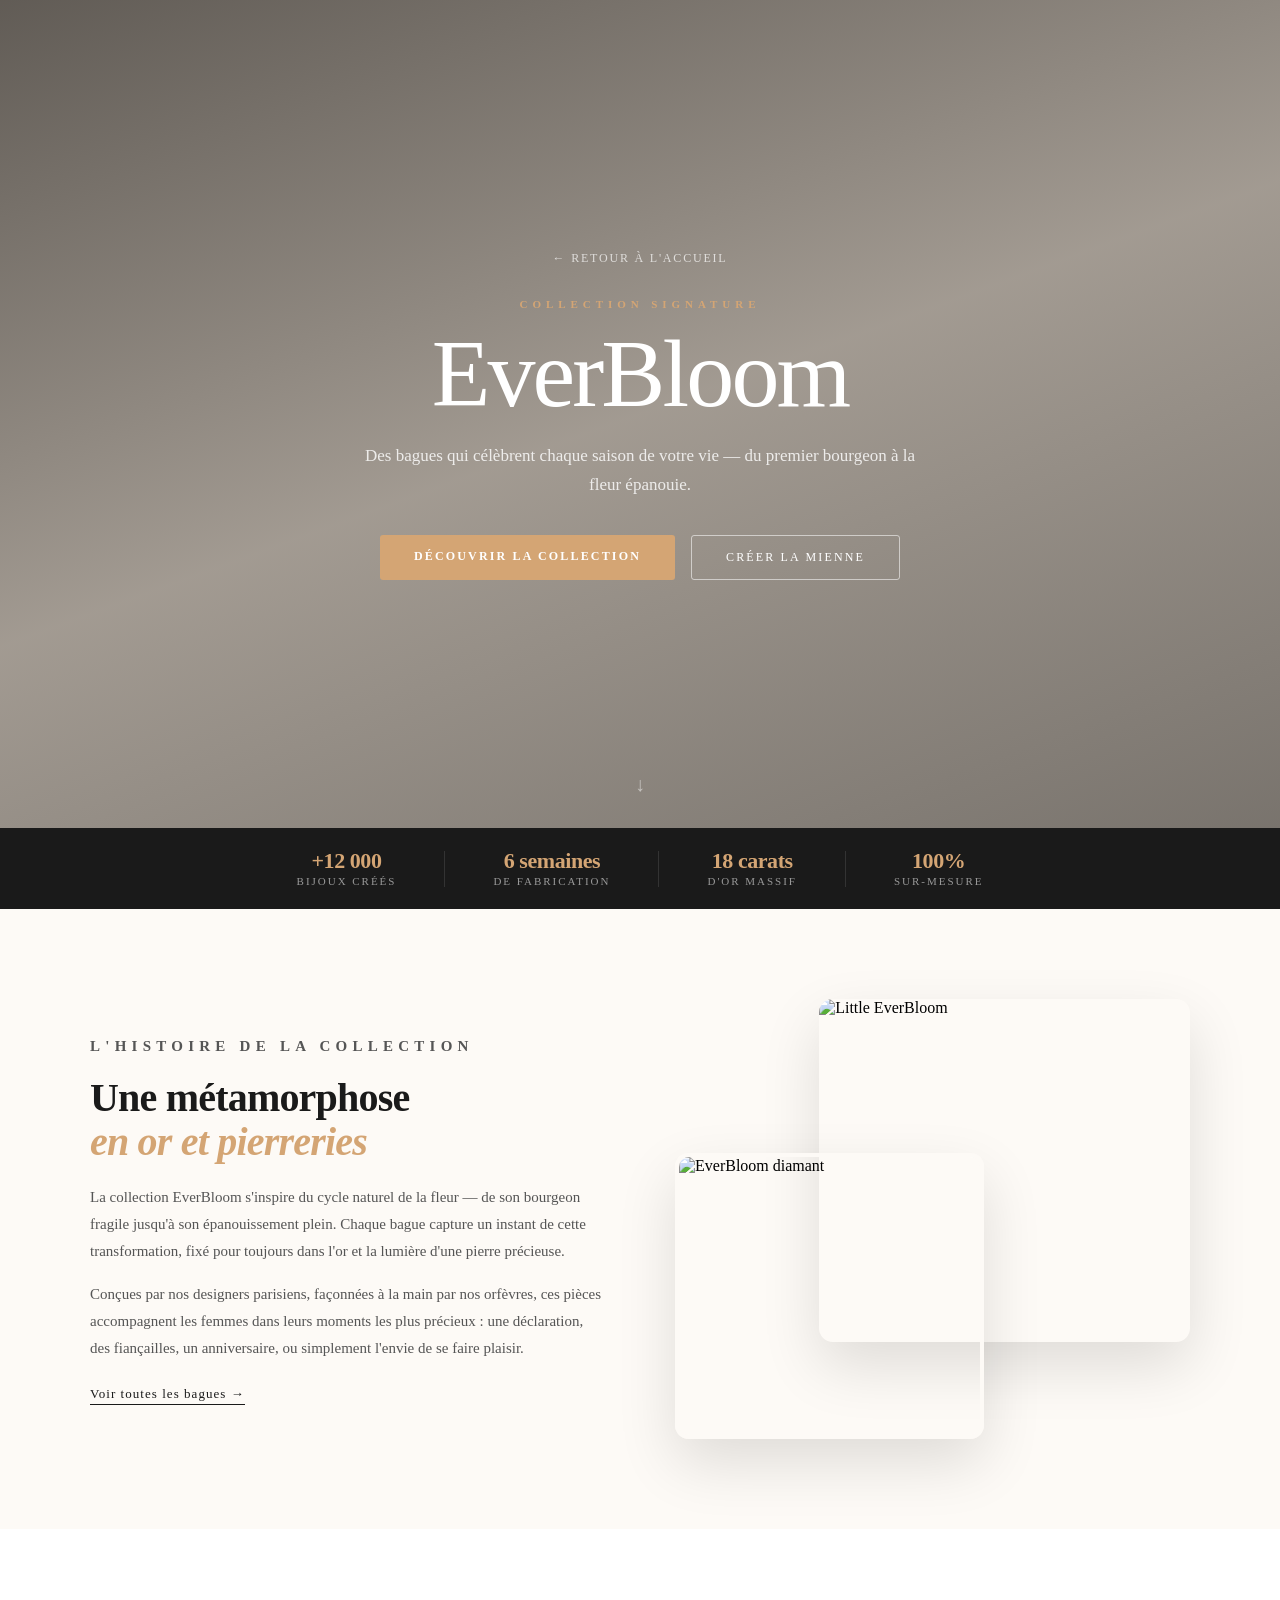
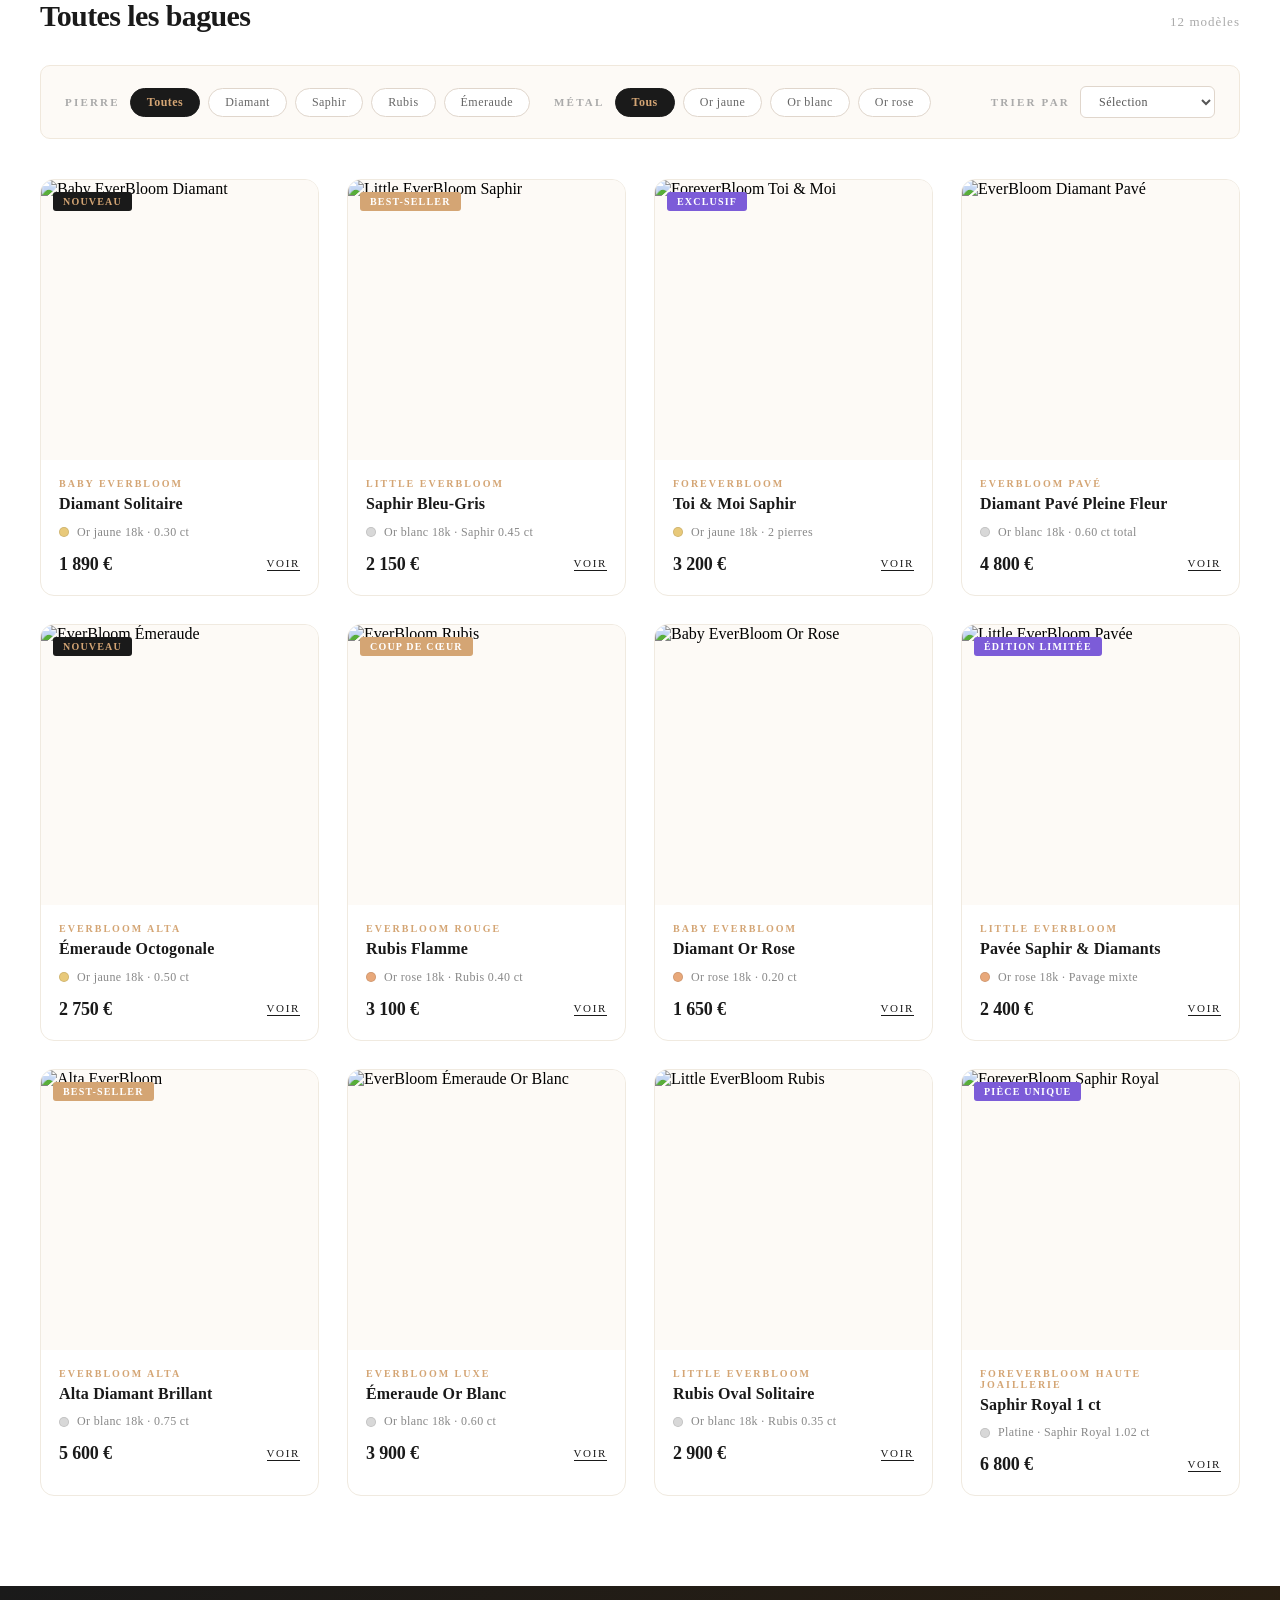
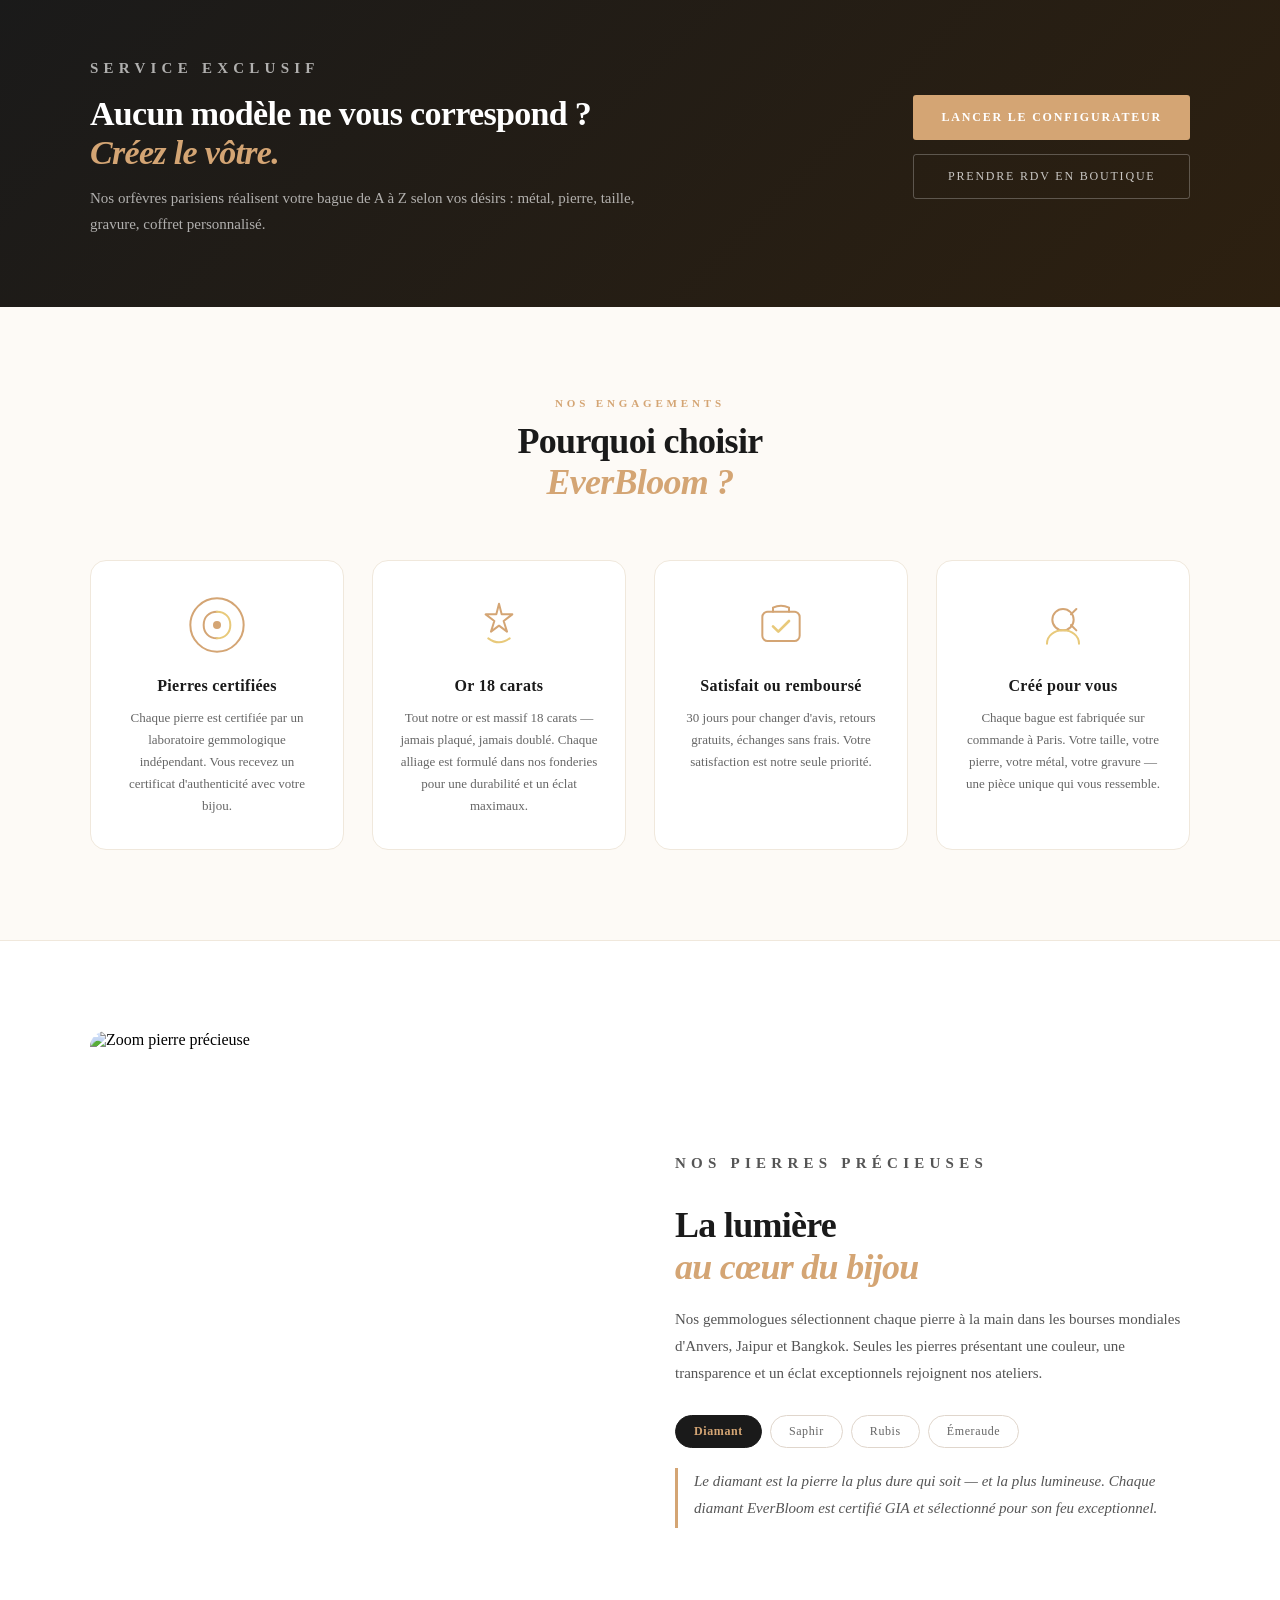
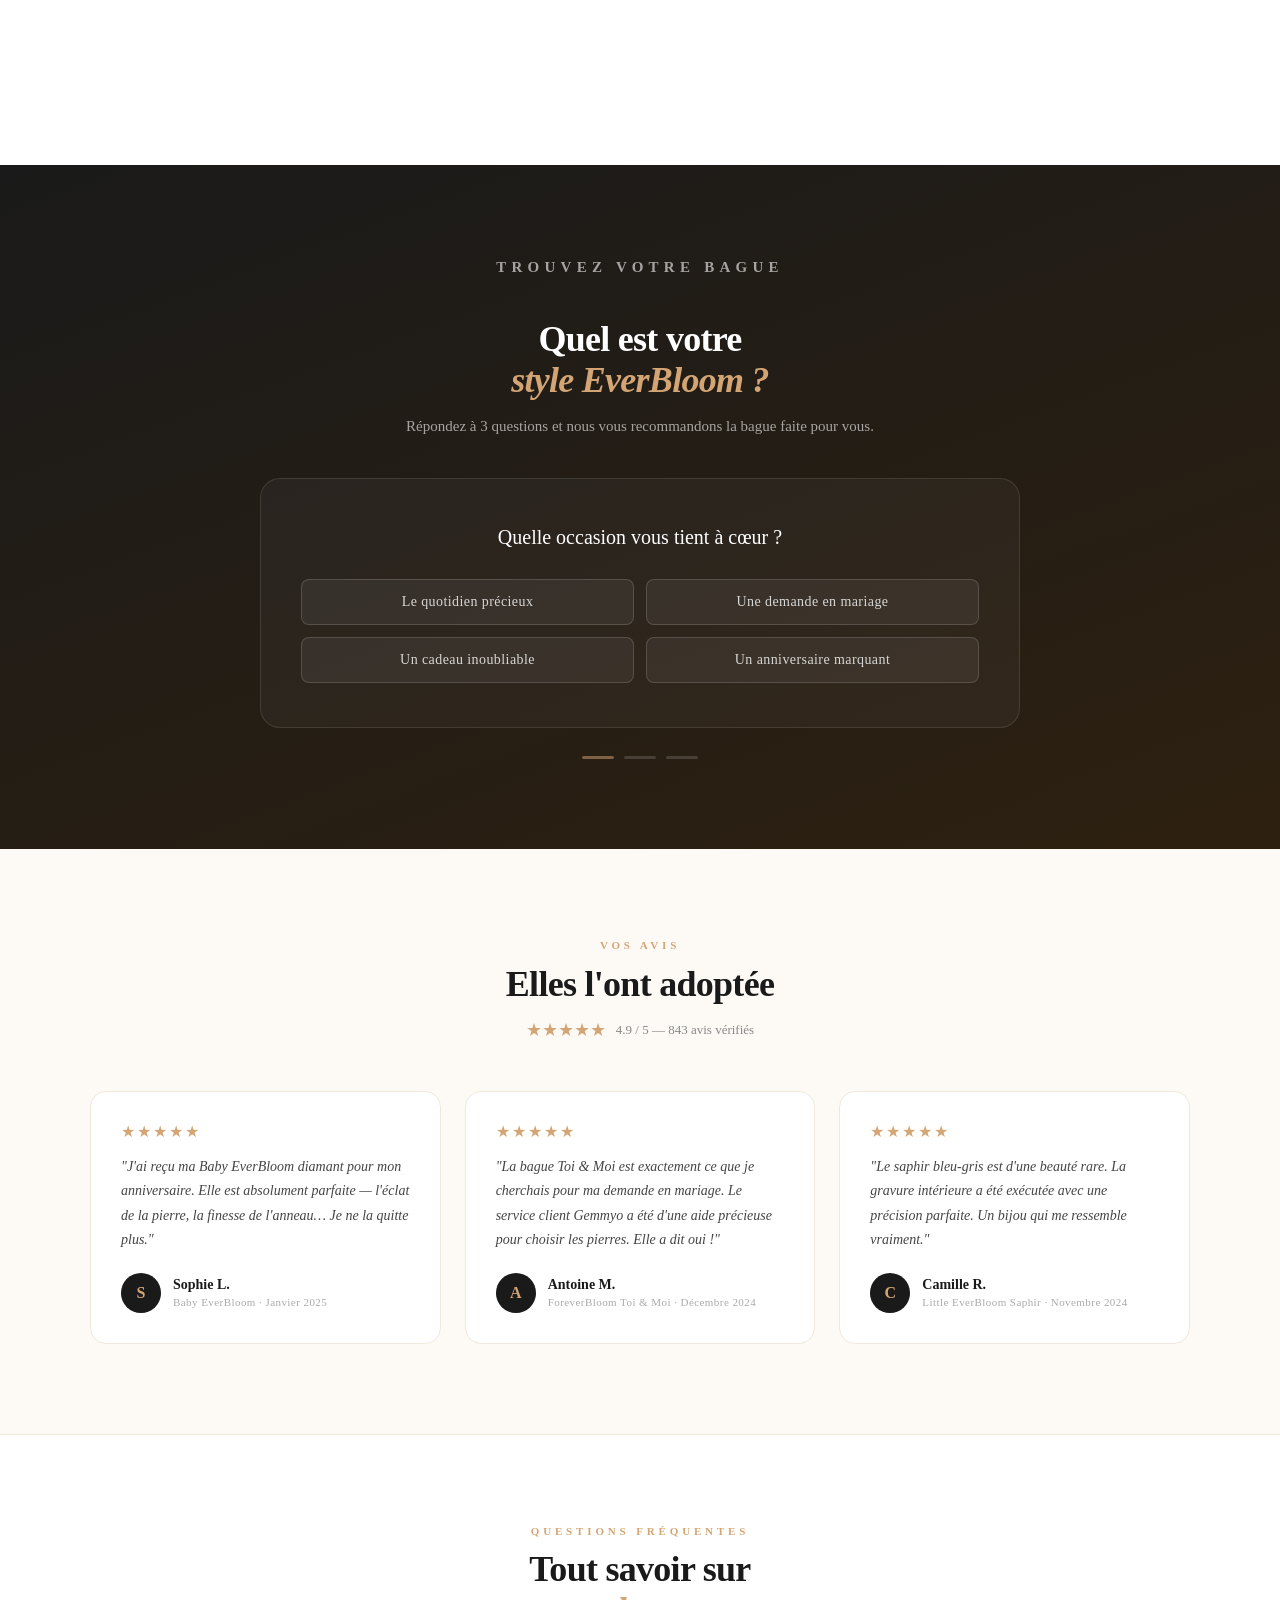
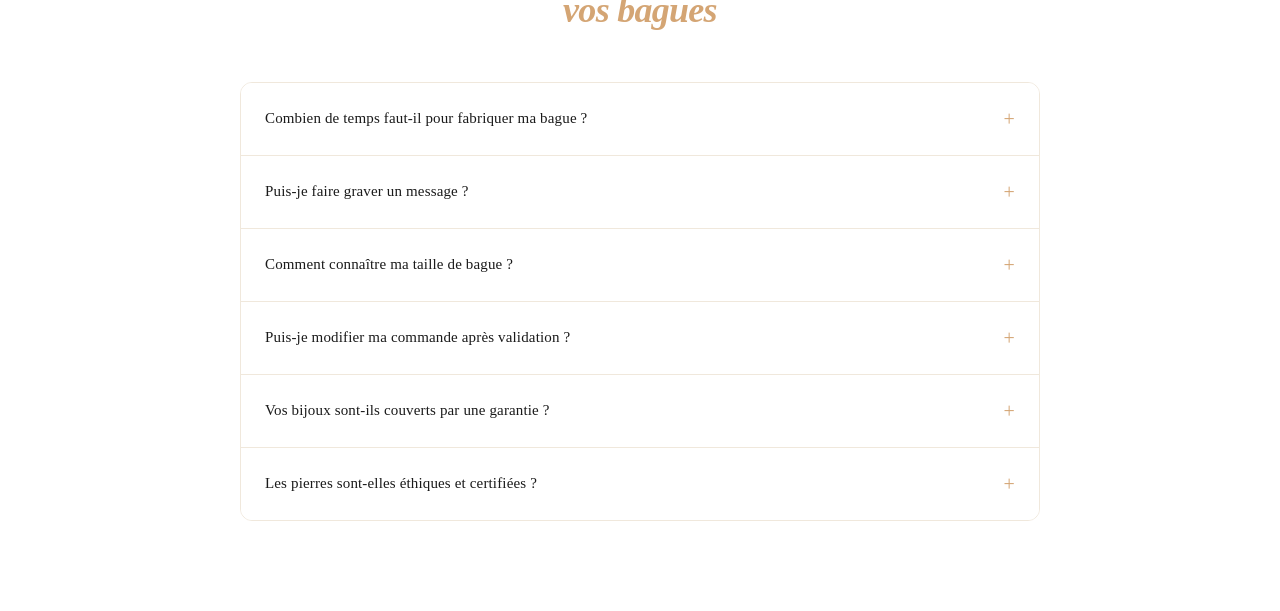
==== bague.html @ 9ae230f0 "Add files via upload" ====
<!DOCTYPE html>
<html lang="fr">
<head>
    <link rel="stylesheet" href="gemmyo2.css">
    <link rel="stylesheet" href="bague.css">
    <meta charset="utf-8">
    <meta name="viewport" content="width=device-width,initial-scale=1">
    <title>Bagues EverBloom — Gemmyo</title>
</head>
<body>

    <!-- ══════════════════════════════════════
         HERO IMMERSIF
    ══════════════════════════════════════ -->
    <section class="bague-hero">
        <div class="bague-hero-bg">
            <img src="https://cdn.gemmyo.com/build/gemmyo-theme/images/collections/joaillerie_collections_everbloom/alta/baby-everbloom-alta-zoom-x.jpg" alt="EverBloom Hero">
        </div>
        <div class="bague-hero-overlay"></div>
        <div class="bague-hero-content">
            <a class="back-hero" href="gemmyo2.html">← Retour à l'accueil</a>
            <p class="hero-eyebrow">Collection Signature</p>
            <h1 class="hero-title">EverBloom</h1>
            <p class="hero-sub">Des bagues qui célèbrent chaque saison de votre vie — du premier bourgeon à la fleur épanouie.</p>
            <div class="hero-ctas">
                <a href="#catalogue" class="hero-btn-primary">Découvrir la collection</a>
                <a href="#configurateur-bague" class="hero-btn-secondary">Créer la mienne</a>
            </div>
        </div>
        <div class="hero-scroll-hint">
            <span>↓</span>
        </div>
    </section>

    <!-- ══════════════════════════════════════
         BARRE CHIFFRES CLÉS
    ══════════════════════════════════════ -->
    <div class="stats-bar">
        <div class="stat-item"><span class="stat-num">+12 000</span><span class="stat-label">bijoux créés</span></div>
        <div class="stat-divider"></div>
        <div class="stat-item"><span class="stat-num">6 semaines</span><span class="stat-label">de fabrication</span></div>
        <div class="stat-divider"></div>
        <div class="stat-item"><span class="stat-num">18 carats</span><span class="stat-label">d'or massif</span></div>
        <div class="stat-divider"></div>
        <div class="stat-item"><span class="stat-num">100%</span><span class="stat-label">sur-mesure</span></div>
    </div>

    <!-- ══════════════════════════════════════
         INTRO EDITORIALE
    ══════════════════════════════════════ -->
    <section class="editorial-section">
        <div class="editorial-inner">
            <div class="editorial-text">
                <p class="editorial-eyebrow">L'histoire de la collection</p>
                <h2>Une métamorphose<br><em>en or et pierreries</em></h2>
                <p>La collection EverBloom s'inspire du cycle naturel de la fleur — de son bourgeon fragile jusqu'à son épanouissement plein. Chaque bague capture un instant de cette transformation, fixé pour toujours dans l'or et la lumière d'une pierre précieuse.</p>
                <p>Conçues par nos designers parisiens, façonnées à la main par nos orfèvres, ces pièces accompagnent les femmes dans leurs moments les plus précieux : une déclaration, des fiançailles, un anniversaire, ou simplement l'envie de se faire plaisir.</p>
                <a href="#catalogue" class="editorial-link">Voir toutes les bagues →</a>
            </div>
            <div class="editorial-visual">
                <div class="editorial-img-stack">
                    <img class="stack-img stack-back" src="https://cdn.gemmyo.com/build/gemmyo-theme/images/homepage/new-arrivals/packshot-little-everbloom-saphir-bleu-gris.png" alt="Little EverBloom">
                    <img class="stack-img stack-front" src="https://cdn.gemmyo.com/build/gemmyo-theme/images/homepage/new-arrivals/packshot-bbeb-diamant.png" alt="EverBloom diamant">
                </div>
            </div>
        </div>
    </section>

    <!-- ══════════════════════════════════════
         FILTRES + CATALOGUE
    ══════════════════════════════════════ -->
    <section class="catalogue-section" id="catalogue">
        <div class="catalogue-inner">
            <div class="catalogue-header">
                <h2>Toutes les bagues</h2>
                <p class="catalogue-count" id="catalogCount">12 modèles</p>
            </div>

            <!-- Filtres -->
            <div class="filters-bar">
                <div class="filter-group">
                    <span class="filter-label">Pierre</span>
                    <div class="filter-pills" id="filterStone">
                        <button class="filter-pill active" data-filter="all">Toutes</button>
                        <button class="filter-pill" data-filter="diamant">Diamant</button>
                        <button class="filter-pill" data-filter="saphir">Saphir</button>
                        <button class="filter-pill" data-filter="rubis">Rubis</button>
                        <button class="filter-pill" data-filter="emeraude">Émeraude</button>
                    </div>
                </div>
                <div class="filter-group">
                    <span class="filter-label">Métal</span>
                    <div class="filter-pills" id="filterMetal">
                        <button class="filter-pill active" data-metal="all">Tous</button>
                        <button class="filter-pill" data-metal="or-jaune">Or jaune</button>
                        <button class="filter-pill" data-metal="or-blanc">Or blanc</button>
                        <button class="filter-pill" data-metal="or-rose">Or rose</button>
                    </div>
                </div>
                <div class="filter-group filter-sort">
                    <span class="filter-label">Trier par</span>
                    <select class="sort-select" id="sortSelect">
                        <option value="default">Sélection</option>
                        <option value="price-asc">Prix croissant</option>
                        <option value="price-desc">Prix décroissant</option>
                    </select>
                </div>
            </div>

            <!-- Grille produits -->
            <div class="product-grid" id="productGrid">

                <article class="product-card" data-stone="diamant" data-metal="or-jaune" data-price="1890">
                    <div class="product-img-wrap">
                        <img src="https://cdn.gemmyo.com/build/gemmyo-theme/images/homepage/new-arrivals/packshot-bbeb-diamant.png" alt="Baby EverBloom Diamant">
                        <div class="product-badges">
                            <span class="badge badge-new">Nouveau</span>
                        </div>
                        <div class="product-actions">
                            <button class="action-btn wishlist-btn" title="Coup de cœur">♡</button>
                            <a href="#configurateur-bague" class="action-btn config-quick-btn" title="Personnaliser">✦</a>
                        </div>
                    </div>
                    <div class="product-info">
                        <p class="product-collection">Baby EverBloom</p>
                        <h3 class="product-name">Diamant Solitaire</h3>
                        <div class="product-meta">
                            <span class="metal-dot" style="background:#e8c97a"></span>
                            <span class="product-detail">Or jaune 18k · 0.30 ct</span>
                        </div>
                        <div class="product-price-row">
                            <span class="product-price">1 890 €</span>
                            <a href="#" class="product-cta">Voir</a>
                        </div>
                    </div>
                </article>

                <article class="product-card" data-stone="saphir" data-metal="or-blanc" data-price="2150">
                    <div class="product-img-wrap">
                        <img src="https://cdn.gemmyo.com/build/gemmyo-theme/images/homepage/new-arrivals/packshot-little-everbloom-saphir-bleu-gris.png" alt="Little EverBloom Saphir">
                        <div class="product-badges">
                            <span class="badge badge-bestseller">Best-seller</span>
                        </div>
                        <div class="product-actions">
                            <button class="action-btn wishlist-btn" title="Coup de cœur">♡</button>
                            <a href="#configurateur-bague" class="action-btn config-quick-btn" title="Personnaliser">✦</a>
                        </div>
                    </div>
                    <div class="product-info">
                        <p class="product-collection">Little EverBloom</p>
                        <h3 class="product-name">Saphir Bleu-Gris</h3>
                        <div class="product-meta">
                            <span class="metal-dot" style="background:#d8d8d8"></span>
                            <span class="product-detail">Or blanc 18k · Saphir 0.45 ct</span>
                        </div>
                        <div class="product-price-row">
                            <span class="product-price">2 150 €</span>
                            <a href="#" class="product-cta">Voir</a>
                        </div>
                    </div>
                </article>

                <article class="product-card" data-stone="saphir" data-metal="or-jaune" data-price="3200">
                    <div class="product-img-wrap">
                        <img src="https://cdn.gemmyo.com/build/gemmyo-theme/images/homepage/new-arrivals/packshot-everbloom-toi-et-moi-saphir.png" alt="ForeverBloom Toi & Moi">
                        <div class="product-badges">
                            <span class="badge badge-exclusive">Exclusif</span>
                        </div>
                        <div class="product-actions">
                            <button class="action-btn wishlist-btn" title="Coup de cœur">♡</button>
                            <a href="#configurateur-bague" class="action-btn config-quick-btn" title="Personnaliser">✦</a>
                        </div>
                    </div>
                    <div class="product-info">
                        <p class="product-collection">ForeverBloom</p>
                        <h3 class="product-name">Toi & Moi Saphir</h3>
                        <div class="product-meta">
                            <span class="metal-dot" style="background:#e8c97a"></span>
                            <span class="product-detail">Or jaune 18k · 2 pierres</span>
                        </div>
                        <div class="product-price-row">
                            <span class="product-price">3 200 €</span>
                            <a href="#" class="product-cta">Voir</a>
                        </div>
                    </div>
                </article>

                <article class="product-card" data-stone="diamant" data-metal="or-blanc" data-price="4800">
                    <div class="product-img-wrap">
                        <img src="https://cdn.gemmyo.com/build/gemmyo-theme/images/pierres_precieuses/gallery/diamond/header-diamant-m.jpg" alt="EverBloom Diamant Pavé">
                        <div class="product-badges"></div>
                        <div class="product-actions">
                            <button class="action-btn wishlist-btn" title="Coup de cœur">♡</button>
                            <a href="#configurateur-bague" class="action-btn config-quick-btn" title="Personnaliser">✦</a>
                        </div>
                    </div>
                    <div class="product-info">
                        <p class="product-collection">EverBloom Pavé</p>
                        <h3 class="product-name">Diamant Pavé Pleine Fleur</h3>
                        <div class="product-meta">
                            <span class="metal-dot" style="background:#d8d8d8"></span>
                            <span class="product-detail">Or blanc 18k · 0.60 ct total</span>
                        </div>
                        <div class="product-price-row">
                            <span class="product-price">4 800 €</span>
                            <a href="#" class="product-cta">Voir</a>
                        </div>
                    </div>
                </article>

                <article class="product-card" data-stone="emeraude" data-metal="or-jaune" data-price="2750">
                    <div class="product-img-wrap">
                        <img src="https://cdn.gemmyo.com/build/gemmyo-theme/images/pierres_precieuses/gallery/green/header-vert-m.jpg" alt="EverBloom Émeraude">
                        <div class="product-badges">
                            <span class="badge badge-new">Nouveau</span>
                        </div>
                        <div class="product-actions">
                            <button class="action-btn wishlist-btn" title="Coup de cœur">♡</button>
                            <a href="#configurateur-bague" class="action-btn config-quick-btn" title="Personnaliser">✦</a>
                        </div>
                    </div>
                    <div class="product-info">
                        <p class="product-collection">EverBloom Alta</p>
                        <h3 class="product-name">Émeraude Octogonale</h3>
                        <div class="product-meta">
                            <span class="metal-dot" style="background:#e8c97a"></span>
                            <span class="product-detail">Or jaune 18k · 0.50 ct</span>
                        </div>
                        <div class="product-price-row">
                            <span class="product-price">2 750 €</span>
                            <a href="#" class="product-cta">Voir</a>
                        </div>
                    </div>
                </article>

                <article class="product-card" data-stone="rubis" data-metal="or-rose" data-price="3100">
                    <div class="product-img-wrap">
                        <img src="https://cdn.gemmyo.com/build/gemmyo-theme/images/pierres_precieuses/gallery/pink/header-rose-m.jpg" alt="EverBloom Rubis">
                        <div class="product-badges">
                            <span class="badge badge-bestseller">Coup de cœur</span>
                        </div>
                        <div class="product-actions">
                            <button class="action-btn wishlist-btn" title="Coup de cœur">♡</button>
                            <a href="#configurateur-bague" class="action-btn config-quick-btn" title="Personnaliser">✦</a>
                        </div>
                    </div>
                    <div class="product-info">
                        <p class="product-collection">EverBloom Rouge</p>
                        <h3 class="product-name">Rubis Flamme</h3>
                        <div class="product-meta">
                            <span class="metal-dot" style="background:#e8a87a"></span>
                            <span class="product-detail">Or rose 18k · Rubis 0.40 ct</span>
                        </div>
                        <div class="product-price-row">
                            <span class="product-price">3 100 €</span>
                            <a href="#" class="product-cta">Voir</a>
                        </div>
                    </div>
                </article>

                <article class="product-card" data-stone="diamant" data-metal="or-rose" data-price="1650">
                    <div class="product-img-wrap">
                        <img src="https://cdn.gemmyo.com/build/gemmyo-theme/images/collections/joaillerie_collections_everbloom/bbeb/baby-everbloom-x.jpg" alt="Baby EverBloom Or Rose">
                        <div class="product-badges"></div>
                        <div class="product-actions">
                            <button class="action-btn wishlist-btn" title="Coup de cœur">♡</button>
                            <a href="#configurateur-bague" class="action-btn config-quick-btn" title="Personnaliser">✦</a>
                        </div>
                    </div>
                    <div class="product-info">
                        <p class="product-collection">Baby EverBloom</p>
                        <h3 class="product-name">Diamant Or Rose</h3>
                        <div class="product-meta">
                            <span class="metal-dot" style="background:#e8a87a"></span>
                            <span class="product-detail">Or rose 18k · 0.20 ct</span>
                        </div>
                        <div class="product-price-row">
                            <span class="product-price">1 650 €</span>
                            <a href="#" class="product-cta">Voir</a>
                        </div>
                    </div>
                </article>

                <article class="product-card" data-stone="saphir" data-metal="or-rose" data-price="2400">
                    <div class="product-img-wrap">
                        <img src="https://cdn.gemmyo.com/build/gemmyo-theme/images/collections/joaillerie_collections_everbloom/little-everbloom/little-everbloom-pavee-x.jpg" alt="Little EverBloom Pavée">
                        <div class="product-badges">
                            <span class="badge badge-exclusive">Édition limitée</span>
                        </div>
                        <div class="product-actions">
                            <button class="action-btn wishlist-btn" title="Coup de cœur">♡</button>
                            <a href="#configurateur-bague" class="action-btn config-quick-btn" title="Personnaliser">✦</a>
                        </div>
                    </div>
                    <div class="product-info">
                        <p class="product-collection">Little EverBloom</p>
                        <h3 class="product-name">Pavée Saphir & Diamants</h3>
                        <div class="product-meta">
                            <span class="metal-dot" style="background:#e8a87a"></span>
                            <span class="product-detail">Or rose 18k · Pavage mixte</span>
                        </div>
                        <div class="product-price-row">
                            <span class="product-price">2 400 €</span>
                            <a href="#" class="product-cta">Voir</a>
                        </div>
                    </div>
                </article>

                <article class="product-card" data-stone="diamant" data-metal="or-blanc" data-price="5600">
                    <div class="product-img-wrap">
                        <img src="https://cdn.gemmyo.com/build/gemmyo-theme/images/collections/joaillerie_collections_everbloom/alta/baby-everbloom-alta-2-x.jpg" alt="Alta EverBloom">
                        <div class="product-badges">
                            <span class="badge badge-bestseller">Best-seller</span>
                        </div>
                        <div class="product-actions">
                            <button class="action-btn wishlist-btn" title="Coup de cœur">♡</button>
                            <a href="#configurateur-bague" class="action-btn config-quick-btn" title="Personnaliser">✦</a>
                        </div>
                    </div>
                    <div class="product-info">
                        <p class="product-collection">EverBloom Alta</p>
                        <h3 class="product-name">Alta Diamant Brillant</h3>
                        <div class="product-meta">
                            <span class="metal-dot" style="background:#d8d8d8"></span>
                            <span class="product-detail">Or blanc 18k · 0.75 ct</span>
                        </div>
                        <div class="product-price-row">
                            <span class="product-price">5 600 €</span>
                            <a href="#" class="product-cta">Voir</a>
                        </div>
                    </div>
                </article>

                <article class="product-card" data-stone="emeraude" data-metal="or-blanc" data-price="3900">
                    <div class="product-img-wrap">
                        <img src="https://cdn.gemmyo.com/build/gemmyo-theme/images/pierres_precieuses/gallery/blue/header-pierre-bleu-m.jpg" alt="EverBloom Émeraude Or Blanc">
                        <div class="product-badges"></div>
                        <div class="product-actions">
                            <button class="action-btn wishlist-btn" title="Coup de cœur">♡</button>
                            <a href="#configurateur-bague" class="action-btn config-quick-btn" title="Personnaliser">✦</a>
                        </div>
                    </div>
                    <div class="product-info">
                        <p class="product-collection">EverBloom Luxe</p>
                        <h3 class="product-name">Émeraude Or Blanc</h3>
                        <div class="product-meta">
                            <span class="metal-dot" style="background:#d8d8d8"></span>
                            <span class="product-detail">Or blanc 18k · 0.60 ct</span>
                        </div>
                        <div class="product-price-row">
                            <span class="product-price">3 900 €</span>
                            <a href="#" class="product-cta">Voir</a>
                        </div>
                    </div>
                </article>

                <article class="product-card" data-stone="rubis" data-metal="or-blanc" data-price="2900">
                    <div class="product-img-wrap">
                        <img src="https://cdn.gemmyo.com/build/gemmyo-theme/images/collections/joaillerie_collections_everbloom/little-everbloom/little-everbloom-x.jpg" alt="Little EverBloom Rubis">
                        <div class="product-badges"></div>
                        <div class="product-actions">
                            <button class="action-btn wishlist-btn" title="Coup de cœur">♡</button>
                            <a href="#configurateur-bague" class="action-btn config-quick-btn" title="Personnaliser">✦</a>
                        </div>
                    </div>
                    <div class="product-info">
                        <p class="product-collection">Little EverBloom</p>
                        <h3 class="product-name">Rubis Oval Solitaire</h3>
                        <div class="product-meta">
                            <span class="metal-dot" style="background:#d8d8d8"></span>
                            <span class="product-detail">Or blanc 18k · Rubis 0.35 ct</span>
                        </div>
                        <div class="product-price-row">
                            <span class="product-price">2 900 €</span>
                            <a href="#" class="product-cta">Voir</a>
                        </div>
                    </div>
                </article>

                <article class="product-card" data-stone="saphir" data-metal="or-blanc" data-price="6800">
                    <div class="product-img-wrap">
                        <img src="https://cdn.gemmyo.com/build/gemmyo-theme/images/pierres_precieuses/gallery/blue/header-pierre-bleu-m.jpg" alt="ForeverBloom Saphir Royal">
                        <div class="product-badges">
                            <span class="badge badge-exclusive">Pièce unique</span>
                        </div>
                        <div class="product-actions">
                            <button class="action-btn wishlist-btn" title="Coup de cœur">♡</button>
                            <a href="#configurateur-bague" class="action-btn config-quick-btn" title="Personnaliser">✦</a>
                        </div>
                    </div>
                    <div class="product-info">
                        <p class="product-collection">ForeverBloom Haute Joaillerie</p>
                        <h3 class="product-name">Saphir Royal 1 ct</h3>
                        <div class="product-meta">
                            <span class="metal-dot" style="background:#d8d8d8"></span>
                            <span class="product-detail">Platine · Saphir Royal 1.02 ct</span>
                        </div>
                        <div class="product-price-row">
                            <span class="product-price">6 800 €</span>
                            <a href="#" class="product-cta">Voir</a>
                        </div>
                    </div>
                </article>

            </div><!-- /product-grid -->

            <p class="no-results" id="noResults" style="display:none">Aucun modèle ne correspond à vos filtres. <button class="reset-filters" id="resetFilters">Réinitialiser</button></p>
        </div>
    </section>

    <!-- ══════════════════════════════════════
         BANNER CTA PERSONNALISATION
    ══════════════════════════════════════ -->
    <div class="cta-banner" id="configurateur-bague">
        <div class="cta-banner-inner">
            <div class="cta-banner-text">
                <p class="cta-eyebrow">Service exclusif</p>
                <h2>Aucun modèle ne vous correspond ?<br><em>Créez le vôtre.</em></h2>
                <p>Nos orfèvres parisiens réalisent votre bague de A à Z selon vos désirs : métal, pierre, taille, gravure, coffret personnalisé.</p>
            </div>
            <div class="cta-banner-actions">
                <a href="gemmyo2.html#configurateur" class="cta-big-btn">Lancer le configurateur</a>
                <a href="#" class="cta-rdv-btn">Prendre RDV en boutique</a>
            </div>
        </div>
    </div>

    <!-- ══════════════════════════════════════
         POURQUOI EVERBLOOM
    ══════════════════════════════════════ -->
    <section class="why-section">
        <div class="why-inner">
            <div class="why-header">
                <p class="why-eyebrow">Nos engagements</p>
                <h2>Pourquoi choisir<br><em>EverBloom ?</em></h2>
            </div>
            <div class="why-grid">
                <div class="why-card">
                    <div class="why-icon">
                        <svg viewBox="0 0 48 48" fill="none" xmlns="http://www.w3.org/2000/svg">
                            <circle cx="24" cy="24" r="20" stroke="#d4a574" stroke-width="1.5"/>
                            <path d="M24 14 C18 14 14 18 14 24 C14 30 18 34 24 34" stroke="#d4a574" stroke-width="1.5" stroke-linecap="round"/>
                            <path d="M24 14 C30 14 34 18 34 24 C34 30 30 34 24 34" stroke="#e8c97a" stroke-width="1.5" stroke-linecap="round"/>
                            <circle cx="24" cy="24" r="3" fill="#d4a574"/>
                        </svg>
                    </div>
                    <h3>Pierres certifiées</h3>
                    <p>Chaque pierre est certifiée par un laboratoire gemmologique indépendant. Vous recevez un certificat d'authenticité avec votre bijou.</p>
                </div>
                <div class="why-card">
                    <div class="why-icon">
                        <svg viewBox="0 0 48 48" fill="none" xmlns="http://www.w3.org/2000/svg">
                            <path d="M24 8 L26 16 H34 L27.5 21 L30 29 L24 24.5 L18 29 L20.5 21 L14 16 H22 Z" stroke="#d4a574" stroke-width="1.5" stroke-linejoin="round"/>
                            <path d="M16 34 Q24 40 32 34" stroke="#e8c97a" stroke-width="1.5" stroke-linecap="round"/>
                        </svg>
                    </div>
                    <h3>Or 18 carats</h3>
                    <p>Tout notre or est massif 18 carats — jamais plaqué, jamais doublé. Chaque alliage est formulé dans nos fonderies pour une durabilité et un éclat maximaux.</p>
                </div>
                <div class="why-card">
                    <div class="why-icon">
                        <svg viewBox="0 0 48 48" fill="none" xmlns="http://www.w3.org/2000/svg">
                            <rect x="10" y="14" width="28" height="22" rx="4" stroke="#d4a574" stroke-width="1.5"/>
                            <path d="M18 14 V11 Q24 8 30 11 V14" stroke="#d4a574" stroke-width="1.5" stroke-linecap="round"/>
                            <path d="M18 25 L22 29 L30 21" stroke="#e8c97a" stroke-width="2" stroke-linecap="round" stroke-linejoin="round"/>
                        </svg>
                    </div>
                    <h3>Satisfait ou remboursé</h3>
                    <p>30 jours pour changer d'avis, retours gratuits, échanges sans frais. Votre satisfaction est notre seule priorité.</p>
                </div>
                <div class="why-card">
                    <div class="why-icon">
                        <svg viewBox="0 0 48 48" fill="none" xmlns="http://www.w3.org/2000/svg">
                            <circle cx="24" cy="20" r="8" stroke="#d4a574" stroke-width="1.5"/>
                            <path d="M12 38 C12 32 17.4 28 24 28 C30.6 28 36 32 36 38" stroke="#e8c97a" stroke-width="1.5" stroke-linecap="round"/>
                            <path d="M30 16 L34 12" stroke="#d4a574" stroke-width="1.5" stroke-linecap="round"/>
                            <path d="M30 24 L34 28" stroke="#d4a574" stroke-width="1.5" stroke-linecap="round"/>
                        </svg>
                    </div>
                    <h3>Créé pour vous</h3>
                    <p>Chaque bague est fabriquée sur commande à Paris. Votre taille, votre pierre, votre métal, votre gravure — une pièce unique qui vous ressemble.</p>
                </div>
            </div>
        </div>
    </section>

    <!-- ══════════════════════════════════════
         ZOOM MATIÈRE
    ══════════════════════════════════════ -->
    <section class="matiere-section">
        <div class="matiere-inner">
            <div class="matiere-visual">
                <img src="https://cdn.gemmyo.com/build/gemmyo-theme/images/pierres_precieuses/gallery/diamond/header-diamant-m.jpg" alt="Zoom pierre précieuse" id="matiereImg">
            </div>
            <div class="matiere-text">
                <p class="matiere-eyebrow">Nos pierres précieuses</p>
                <h2>La lumière<br><em>au cœur du bijou</em></h2>
                <p>Nos gemmologues sélectionnent chaque pierre à la main dans les bourses mondiales d'Anvers, Jaipur et Bangkok. Seules les pierres présentant une couleur, une transparence et un éclat exceptionnels rejoignent nos ateliers.</p>

                <div class="matiere-tabs">
                    <button class="mat-tab active" data-img="https://cdn.gemmyo.com/build/gemmyo-theme/images/pierres_precieuses/gallery/diamond/header-diamant-m.jpg" data-txt="Le diamant est la pierre la plus dure qui soit — et la plus lumineuse. Chaque diamant EverBloom est certifié GIA et sélectionné pour son feu exceptionnel.">Diamant</button>
                    <button class="mat-tab" data-img="https://cdn.gemmyo.com/build/gemmyo-theme/images/pierres_precieuses/gallery/blue/header-pierre-bleu-m.jpg" data-txt="Le saphir bleu évoque la profondeur des cieux. Nos saphirs non chauffés viennent du Sri Lanka et du Cachemire — une rareté absolue.">Saphir</button>
                    <button class="mat-tab" data-img="https://cdn.gemmyo.com/build/gemmyo-theme/images/pierres_precieuses/gallery/pink/header-rose-m.jpg" data-txt="Le rubis est la pierre du désir et de la passion. Sa couleur sang-de-pigeon, inimitable, en fait l'une des pierres les plus recherchées du monde.">Rubis</button>
                    <button class="mat-tab" data-img="https://cdn.gemmyo.com/build/gemmyo-theme/images/pierres_precieuses/gallery/green/header-vert-m.jpg" data-txt="L'émeraude est la pierre du renouveau et de l'espoir. Nos émeraudes colombiennes de haute qualité portent les inclusions naturelles qui témoignent de leur authenticité.">Émeraude</button>
                </div>
                <p class="mat-desc-text" id="matDescText">Le diamant est la pierre la plus dure qui soit — et la plus lumineuse. Chaque diamant EverBloom est certifié GIA et sélectionné pour son feu exceptionnel.</p>
            </div>
        </div>
    </section>

    <!-- ══════════════════════════════════════
         QUIZ — QUELLE BAGUE ES-TU ?
    ══════════════════════════════════════ -->
    <section class="quiz-section">
        <div class="quiz-inner">
            <div class="quiz-header">
                <p class="quiz-eyebrow">Trouvez votre bague</p>
                <h2>Quel est votre<br><em>style EverBloom ?</em></h2>
                <p>Répondez à 3 questions et nous vous recommandons la bague faite pour vous.</p>
            </div>

            <div class="quiz-card" id="quizCard">
                <!-- Step 1 -->
                <div class="quiz-step active" id="step1">
                    <p class="quiz-q">Quelle occasion vous tient à cœur ?</p>
                    <div class="quiz-choices">
                        <button class="quiz-choice" data-val="quotidien">Le quotidien précieux</button>
                        <button class="quiz-choice" data-val="fiancailles">Une demande en mariage</button>
                        <button class="quiz-choice" data-val="cadeau">Un cadeau inoubliable</button>
                        <button class="quiz-choice" data-val="anniversaire">Un anniversaire marquant</button>
                    </div>
                </div>
                <!-- Step 2 -->
                <div class="quiz-step" id="step2">
                    <p class="quiz-q">Quelle couleur vous attire ?</p>
                    <div class="quiz-choices">
                        <button class="quiz-choice" data-val="blanc">Le blanc brillant</button>
                        <button class="quiz-choice" data-val="bleu">Le bleu profond</button>
                        <button class="quiz-choice" data-val="rose">Le rose délicat</button>
                        <button class="quiz-choice" data-val="vert">Le vert intense</button>
                    </div>
                </div>
                <!-- Step 3 -->
                <div class="quiz-step" id="step3">
                    <p class="quiz-q">Quel style vous définit ?</p>
                    <div class="quiz-choices">
                        <button class="quiz-choice" data-val="classique">Classique & intemporel</button>
                        <button class="quiz-choice" data-val="bold">Audacieux & graphique</button>
                        <button class="quiz-choice" data-val="romantique">Romantique & délicat</button>
                        <button class="quiz-choice" data-val="nature">Nature & organique</button>
                    </div>
                </div>
                <!-- Résultat -->
                <div class="quiz-step" id="stepResult">
                    <div class="quiz-result-content">
                        <p class="quiz-result-label">Votre bague idéale est</p>
                        <div class="quiz-result-img-wrap">
                            <img id="quizResultImg" src="" alt="Bague recommandée">
                        </div>
                        <h3 id="quizResultName"></h3>
                        <p id="quizResultDesc"></p>
                        <div class="quiz-result-actions">
                            <a href="#catalogue" class="quiz-see-btn">Voir ce modèle</a>
                            <button class="quiz-restart-btn" id="quizRestart">Recommencer →</button>
                        </div>
                    </div>
                </div>
            </div>

            <div class="quiz-progress" id="quizProgress">
                <div class="qprog active" id="qp1"></div>
                <div class="qprog" id="qp2"></div>
                <div class="qprog" id="qp3"></div>
            </div>
        </div>
    </section>

    <!-- ══════════════════════════════════════
         TÉMOIGNAGES
    ══════════════════════════════════════ -->
    <section class="reviews-section">
        <div class="reviews-inner">
            <div class="reviews-header">
                <p class="reviews-eyebrow">Vos avis</p>
                <h2>Elles l'ont adoptée</h2>
                <div class="reviews-stars-global">★★★★★ <span>4.9 / 5 — 843 avis vérifiés</span></div>
            </div>
            <div class="reviews-grid">
                <article class="review-card">
                    <div class="review-stars">★★★★★</div>
                    <p class="review-text">"J'ai reçu ma Baby EverBloom diamant pour mon anniversaire. Elle est absolument parfaite — l'éclat de la pierre, la finesse de l'anneau… Je ne la quitte plus."</p>
                    <div class="review-author">
                        <div class="review-avatar">S</div>
                        <div>
                            <p class="review-name">Sophie L.</p>
                            <p class="review-date">Baby EverBloom · Janvier 2025</p>
                        </div>
                    </div>
                </article>
                <article class="review-card">
                    <div class="review-stars">★★★★★</div>
                    <p class="review-text">"La bague Toi & Moi est exactement ce que je cherchais pour ma demande en mariage. Le service client Gemmyo a été d'une aide précieuse pour choisir les pierres. Elle a dit oui !"</p>
                    <div class="review-author">
                        <div class="review-avatar">A</div>
                        <div>
                            <p class="review-name">Antoine M.</p>
                            <p class="review-date">ForeverBloom Toi & Moi · Décembre 2024</p>
                        </div>
                    </div>
                </article>
                <article class="review-card">
                    <div class="review-stars">★★★★★</div>
                    <p class="review-text">"Le saphir bleu-gris est d'une beauté rare. La gravure intérieure a été exécutée avec une précision parfaite. Un bijou qui me ressemble vraiment."</p>
                    <div class="review-author">
                        <div class="review-avatar">C</div>
                        <div>
                            <p class="review-name">Camille R.</p>
                            <p class="review-date">Little EverBloom Saphir · Novembre 2024</p>
                        </div>
                    </div>
                </article>
            </div>
        </div>
    </section>

    <!-- ══════════════════════════════════════
         FAQ ACCORDÉON
    ══════════════════════════════════════ -->
    <section class="faq-section">
        <div class="faq-inner">
            <div class="faq-header">
                <p class="faq-eyebrow">Questions fréquentes</p>
                <h2>Tout savoir sur<br><em>vos bagues</em></h2>
            </div>
            <div class="faq-list">
                <div class="faq-item">
                    <button class="faq-question">Combien de temps faut-il pour fabriquer ma bague ?<span class="faq-icon">+</span></button>
                    <div class="faq-answer"><p>Chaque bague EverBloom est fabriquée sur commande dans nos ateliers parisiens. Le délai de fabrication est de 4 à 6 semaines à compter de la validation de votre commande. Vous recevez des photos de votre bijou à chaque étape clé de la fabrication.</p></div>
                </div>
                <div class="faq-item">
                    <button class="faq-question">Puis-je faire graver un message ?<span class="faq-icon">+</span></button>
                    <div class="faq-answer"><p>Oui, la gravure intérieure est incluse dans le prix de toutes nos bagues EverBloom. Vous pouvez y faire inscrire une date, un prénom, ou une phrase de votre choix (28 caractères maximum). La gravure est réalisée à la main par nos orfèvres.</p></div>
                </div>
                <div class="faq-item">
                    <button class="faq-question">Comment connaître ma taille de bague ?<span class="faq-icon">+</span></button>
                    <div class="faq-answer"><p>Rendez-vous sur notre guide de taille interactif dans la page d'accueil — il vous permet de mesurer votre doigt avec un anneau existant ou une bandelette de papier. Si vous hésitez, nous pouvons vous envoyer gratuitement un kit de mesure à domicile.</p></div>
                </div>
                <div class="faq-item">
                    <button class="faq-question">Puis-je modifier ma commande après validation ?<span class="faq-icon">+</span></button>
                    <div class="faq-answer"><p>Vous disposez d'un délai de 48h après la confirmation de commande pour apporter des modifications (taille, gravure, métal). Au-delà, la fabrication étant lancée, les modifications ne peuvent plus être effectuées.</p></div>
                </div>
                <div class="faq-item">
                    <button class="faq-question">Vos bijoux sont-ils couverts par une garantie ?<span class="faq-icon">+</span></button>
                    <div class="faq-answer"><p>Toutes nos bagues EverBloom sont garanties à vie contre les défauts de fabrication. Nous offrons également un service de polissage annuel gratuit dans nos boutiques parisiennes, et un contrôle des serti tous les 3 ans pour maintenir votre bijou en parfait état.</p></div>
                </div>
                <div class="faq-item">
                    <button class="faq-question">Les pierres sont-elles éthiques et certifiées ?<span class="faq-icon">+</span></button>
                    <div class="faq-answer"><p>Oui, toutes nos pierres respectent le processus de Kimberley pour les diamants et proviennent de sources tracées pour les pierres de couleur. Chaque pierre est accompagnée d'un certificat gemmologique (GIA, HRD, IGI) attestant de son origine, ses caractéristiques et son authenticité.</p></div>
                </div>
            </div>
        </div>
    </section>

    <!-- ══════════════════════════════════════
         BOUTON BACK-TO-TOP
    ══════════════════════════════════════ -->
    <button class="back-to-top" id="backToTop" aria-label="Retour en haut">↑</button>

    <!-- ══════════════════════════════════════
         SCRIPTS
    ══════════════════════════════════════ -->
    <script>
    // ─── FILTRES CATALOGUE ──────────────────────────────────────
    let activeStone = 'all';
    let activeMetal = 'all';
    let activeSort = 'default';

    function applyFilters() {
        const grid = document.getElementById('productGrid');
        const cards = Array.from(grid.querySelectorAll('.product-card'));
        let visible = 0;

        cards.forEach(card => {
            const stoneMatch = activeStone === 'all' || card.dataset.stone === activeStone;
            const metalMatch = activeMetal === 'all' || card.dataset.metal === activeMetal;
            if (stoneMatch && metalMatch) {
                card.style.display = '';
                visible++;
            } else {
                card.style.display = 'none';
            }
        });

        // Sort
        if (activeSort !== 'default') {
            const visCards = cards.filter(c => c.style.display !== 'none');
            visCards.sort((a, b) => {
                const pa = parseInt(a.dataset.price), pb = parseInt(b.dataset.price);
                return activeSort === 'price-asc' ? pa - pb : pb - pa;
            });
            visCards.forEach(c => grid.appendChild(c));
        }

        document.getElementById('catalogCount').textContent = visible + ' modèle' + (visible > 1 ? 's' : '');
        document.getElementById('noResults').style.display = visible === 0 ? 'block' : 'none';
    }

    document.querySelectorAll('#filterStone .filter-pill').forEach(btn => {
        btn.addEventListener('click', () => {
            document.querySelectorAll('#filterStone .filter-pill').forEach(b => b.classList.remove('active'));
            btn.classList.add('active');
            activeStone = btn.dataset.filter;
            applyFilters();
        });
    });

    document.querySelectorAll('#filterMetal .filter-pill').forEach(btn => {
        btn.addEventListener('click', () => {
            document.querySelectorAll('#filterMetal .filter-pill').forEach(b => b.classList.remove('active'));
            btn.classList.add('active');
            activeMetal = btn.dataset.metal;
            applyFilters();
        });
    });

    document.getElementById('sortSelect').addEventListener('change', e => {
        activeSort = e.target.value;
        applyFilters();
    });

    document.getElementById('resetFilters').addEventListener('click', () => {
        activeStone = 'all'; activeMetal = 'all'; activeSort = 'default';
        document.querySelectorAll('.filter-pill').forEach(b => b.classList.remove('active'));
        document.querySelectorAll('#filterStone .filter-pill[data-filter="all"]')[0].classList.add('active');
        document.querySelectorAll('#filterMetal .filter-pill[data-metal="all"]')[0].classList.add('active');
        document.getElementById('sortSelect').value = 'default';
        applyFilters();
    });

    // ─── WISHLIST ────────────────────────────────────────────────
    document.querySelectorAll('.wishlist-btn').forEach(btn => {
        btn.addEventListener('click', function() {
            const active = this.classList.toggle('wished');
            this.textContent = active ? '♥' : '♡';
        });
    });

    // ─── ZOOM MATIÈRE TABS ───────────────────────────────────────
    const matiereImg = document.getElementById('matiereImg');
    const matDesc = document.getElementById('matDescText');
    document.querySelectorAll('.mat-tab').forEach(tab => {
        tab.addEventListener('click', () => {
            document.querySelectorAll('.mat-tab').forEach(t => t.classList.remove('active'));
            tab.classList.add('active');
            matiereImg.style.opacity = '0';
            setTimeout(() => {
                matiereImg.src = tab.dataset.img;
                matDesc.textContent = tab.dataset.txt;
                matiereImg.style.opacity = '1';
            }, 300);
        });
    });

    // ─── QUIZ ────────────────────────────────────────────────────
    const results = {
        default: {
            name: 'Baby EverBloom Diamant',
            img: 'https://cdn.gemmyo.com/build/gemmyo-theme/images/homepage/new-arrivals/packshot-bbeb-diamant.png',
            desc: 'Une bague intemporelle qui s\'adapte à toutes les occasions. Son diamant solitaire délicat incarne l\'élégance pure.'
        },
        fiancailles: {
            name: 'ForeverBloom Toi & Moi',
            img: 'https://cdn.gemmyo.com/build/gemmyo-theme/images/homepage/new-arrivals/packshot-everbloom-toi-et-moi-saphir.png',
            desc: 'Deux pierres réunies pour symboliser deux âmes liées. La bague idéale pour une demande en mariage inoubliable.'
        },
        saphir: {
            name: 'Little EverBloom Saphir',
            img: 'https://cdn.gemmyo.com/build/gemmyo-theme/images/homepage/new-arrivals/packshot-little-everbloom-saphir-bleu-gris.png',
            desc: 'Le saphir bleu-gris capte la lumière avec une profondeur unique. Un choix raffiné pour les âmes sensibles à la nature.'
        },
        rubis: {
            name: 'EverBloom Rubis Flamme',
            img: 'https://cdn.gemmyo.com/build/gemmyo-theme/images/pierres_precieuses/gallery/pink/header-rose-m.jpg',
            desc: 'La passion et l\'intensité incarnées dans une pierre. Pour celle qui ose affirmer son caractère avec élégance.'
        },
        emeraude: {
            name: 'EverBloom Émeraude Octogonale',
            img: 'https://cdn.gemmyo.com/build/gemmyo-theme/images/pierres_precieuses/gallery/green/header-vert-m.jpg',
            desc: 'La fraîcheur et la rareté de l\'émeraude dans une monture contemporaine. Pour une personnalité unique et authentique.'
        }
    };

    let quizAnswers = {};
    let currentStep = 1;

    document.querySelectorAll('.quiz-choice').forEach(btn => {
        btn.addEventListener('click', function() {
            const step = this.closest('.quiz-step');
            const stepNum = parseInt(step.id.replace('step', ''));
            quizAnswers['step' + stepNum] = this.dataset.val;

            step.classList.remove('active');
            document.getElementById('qp' + stepNum).classList.add('done');

            if (stepNum < 3) {
                currentStep = stepNum + 1;
                document.getElementById('step' + currentStep).classList.add('active');
                if (currentStep > 1) document.getElementById('qp' + currentStep).classList.add('active');
            } else {
                showQuizResult();
            }
        });
    });

    function showQuizResult() {
        const color = quizAnswers.step2;
        let result;
        if (quizAnswers.step1 === 'fiancailles') result = results.fiancailles;
        else if (color === 'bleu') result = results.saphir;
        else if (color === 'rose') result = results.rubis;
        else if (color === 'vert') result = results.emeraude;
        else result = results.default;

        document.getElementById('quizResultImg').src = result.img;
        document.getElementById('quizResultName').textContent = result.name;
        document.getElementById('quizResultDesc').textContent = result.desc;
        document.getElementById('stepResult').classList.add('active');
        document.querySelectorAll('.qprog').forEach(p => p.classList.add('done'));
    }

    document.getElementById('quizRestart').addEventListener('click', () => {
        quizAnswers = {}; currentStep = 1;
        document.querySelectorAll('.quiz-step').forEach(s => s.classList.remove('active'));
        document.getElementById('step1').classList.add('active');
        document.querySelectorAll('.qprog').forEach(p => { p.classList.remove('active', 'done'); });
        document.getElementById('qp1').classList.add('active');
    });

    // ─── FAQ ACCORDÉON ───────────────────────────────────────────
    document.querySelectorAll('.faq-question').forEach(btn => {
        btn.addEventListener('click', function() {
            const item = this.closest('.faq-item');
            const isOpen = item.classList.contains('open');
            document.querySelectorAll('.faq-item').forEach(i => i.classList.remove('open'));
            if (!isOpen) item.classList.add('open');
        });
    });

    // ─── BACK TO TOP ─────────────────────────────────────────────
    const btt = document.getElementById('backToTop');
    window.addEventListener('scroll', () => {
        btt.classList.toggle('visible', window.scrollY > 400);
    });
    btt.addEventListener('click', () => window.scrollTo({ top: 0, behavior: 'smooth' }));

    // ─── ACTIVE NAV LINK au scroll ───────────────────────────────
    const sections = document.querySelectorAll('section[id]');
    const navLinks = document.querySelectorAll('.page-links a');
    window.addEventListener('scroll', () => {
        let current = '';
        sections.forEach(s => {
            if (window.scrollY >= s.offsetTop - 120) current = s.id;
        });
        navLinks.forEach(a => {
            a.classList.toggle('active', a.getAttribute('href') === '#' + current);
        });
    });
    </script>

</body>
</html>
---- gemmyo2.css ----
* {
    margin: 0;
    padding: 0;
    box-sizing: border-box;
    font-family: Sackers-Gothic-Medium, Georgia, Cambria, Times New Roman, Times, sans-serif;
}

/* Header Top Bar */
.header-top {
    font-family:Sackers-Gothic-Medium, Georgia, Cambria, Times New Roman, Times, sans-serif;
    background-color: white;
    padding: 12px 40px;
    display: flex;
    justify-content: space-between;
    align-items: center;
    border-bottom: 1px solid #f0f0f0;
    font-size: 12px;
}

.header-top-left {
    display: flex;
    gap: 30px;
    flex: 1;
}

.header-top-left a {
    text-decoration: underline;
    color: #000;
    font-weight: 500;
    cursor: pointer;
}

.header-top-left a:hover {
    color: #d4a574;
}

/* Logo Section */
.header-logo {
    flex: 1;
    text-align: center;
}

.header-logo img {
    height: 85px;
    width: auto;
}

/* Header Top Right Icons */
.header-top-right {
    display: flex;
    gap: 25px;
    flex: 1;
    justify-content: flex-end;
    align-items: center;
}

.header-top-right a {
    text-decoration: underline;
    color: #000;
    font-size: 18px;
    cursor: pointer;
}

.header-top-right a:hover {
    color: #d4a574;
}

/* Main Navigation */
.header-nav {
    position: sticky;
    top: 0;
    z-index: 40;
    background-color: white;
    padding: 20px 40px;
    display: flex;
    justify-content: center;
    align-items: center;
    gap: 50px;
    border-bottom: 1px solid #f0f0f0;
    box-shadow: 0 2px 12px rgba(0, 0, 0, 0.04);
}

.header-nav a {
    text-decoration: none;
    color: #000;
    font-size: 14px;
    font-weight: 500;
    letter-spacing: 1px;
    cursor: pointer;
    transition: color 0.3s ease;
}

.header-nav a:hover {
    color: #d4a574;
}

/* Hamburger mobile button */
.mobile-menu-btn {
    display: none;
    flex-direction: column;
    justify-content: center;
    gap: 5px;
    width: 36px;
    height: 36px;
    background: none;
    border: none;
    cursor: pointer;
    padding: 4px;
}

.mobile-menu-btn span {
    display: block;
    width: 22px;
    height: 2px;
    background: #1a1a1a;
    border-radius: 2px;
    transition: transform 0.25s ease, opacity 0.25s ease;
}

.mobile-menu-btn.open span:nth-child(1) {
    transform: translateY(7px) rotate(45deg);
}

.mobile-menu-btn.open span:nth-child(2) {
    opacity: 0;
}

.mobile-menu-btn.open span:nth-child(3) {
    transform: translateY(-7px) rotate(-45deg);
}

/* Mega-menu */
.header-nav {
    position: relative;
}

.nav-item {
    position: relative;
    display: flex;
    align-items: center;
}

.nav-item > a {
    text-decoration: none;
    color: inherit;
    display: inline-block;
    font-size: 14px;
    font-weight: 500;
    letter-spacing: 1px;
    padding: 0 6px;
    line-height: 1;
}

.mega-menu {
    position: absolute;
    left: 50%;
    top: 100%;
    transform: translateX(-50%);
    background: linear-gradient(135deg, #ffffff 0%, #fafafa 100%);
    width: 950px;
    max-width: 95vw;
    box-shadow: 0 20px 60px rgba(0,0,0,0.12), 0 8px 16px rgba(0,0,0,0.08);
    padding: 40px 35px;
    display: none;
    z-index: 1000;
    border-radius: 12px;
    margin-top: 8px;
    opacity: 0;
    animation: menuFadeIn 0.35s ease-out forwards;
}

@keyframes menuFadeIn {
    from {
        opacity: 0;
        transform: translateX(-50%) translateY(-10px);
    }
    to {
        opacity: 1;
        transform: translateX(-50%) translateY(0);
    }
}

.nav-item:hover .mega-menu,
.nav-item:focus-within .mega-menu {
    display: block;
}

.mega-columns {
    display: grid;
    grid-template-columns: 1fr 1fr 1fr 280px;
    gap: 30px;
    align-items: start;
}

.mega-column {
    padding: 20px 18px;
    border-radius: 8px;
    transition: all 0.3s ease;
    border-left: 3px solid transparent;
}

.mega-column:hover {
    background-color: rgba(212, 165, 116, 0.06);
    border-left-color: #d4a574;
    transform: translateX(4px);
}

.mega-column h4 {
    margin-bottom: 16px;
    font-size: 13px;
    letter-spacing: .12em;
    color: #1a1a1a;
    font-weight: 600;
    text-transform: uppercase;
    position: relative;
    padding-bottom: 12px;
}

.mega-column h4:after {
    content: '';
    position: absolute;
    bottom: 0;
    left: 0;
    width: 30px;
    height: 2px;
    background-color: #d4a574;
}

.mega-column a {
    display: block;
    color: #333;
    padding: 8px 0;
    text-decoration: none;
    font-size: 13px;
    line-height: 1.6;
    transition: all 0.25s ease;
    position: relative;
}

.mega-column a:before {
    content: '◆';
    margin-right: 8px;
    color: #d4a574;
    opacity: 0;
    transition: opacity 0.25s ease;
}

.mega-column a:hover {
    color: #d4a574;
    padding-left: 8px;
}

.mega-column a:hover:before {
    opacity: 1;
}

.mega-visual {
    width: 100%;
    border-radius: 10px;
    overflow: hidden;
    box-shadow: 0 8px 24px rgba(0,0,0,0.12);
    transition: all 0.3s ease;
}

.mega-visual:hover {
    box-shadow: 0 12px 32px rgba(0,0,0,0.18);
    transform: scale(1.02);
}

.mega-visual img {
    width: 100%;
    height: 240px;
    object-fit: cover;
    display: block;
}

.hero-section {
    display: flex;
    gap: 0;
    width: 100%;
    overflow: hidden;
}

.hero-column {
    flex: 1;
    position: relative;
    min-height: 450px;
}

.hero-image,
.hero-video {
    width: 100%;
    height: 100%;
    object-fit: cover;
    display: block;
}

.hero-video {
    border: none;
}

@media (max-width: 1024px) {
    .hero-section {
        flex-direction: column;
    }
}

/* Responsive */
@media (max-width: 768px) {
    .header-top {
        flex-direction: column;
        gap: 15px;
        padding: 15px 20px;
    }

    .header-top-left,
    .header-top-right {
        width: 100%;
        justify-content: center;
    }

    .header-nav {
        flex-wrap: wrap;
        gap: 20px;
        padding: 15px 20px;
    }
}

div.contenue-milieu {
    padding: 40px 20px;
    text-align: center;
    max-width: 1200px;
    margin: 0 auto;
    font-family: FlatlineRegular, FlatlineSansLight;
}

div.contenue-milieu2,
div.contenue-milieu3 {
    padding: 40px 20px;
    text-align: left;
    max-width: 1200px;
    margin: 0 auto;
}

.contenue-row {
    display: flex;
    justify-content: center;
    gap: 40px;
    flex-wrap: wrap;
    max-width: 1200px;
    margin: 0 auto;
}

.contenue-item {
    flex: 1 1 300px;
    max-width: 360px;
}

.contenue-item .image-block {
    display: inline-block;
    text-align: center;
    width: 100%;
    max-width: 100%;
}

.contenue-item .image-block img {
    width: 100%;
    height: auto;
    display: block;
    margin-bottom: 20px;
}

.contenue-item h3,
.contenue-item p {
    text-align: center;
    margin: 0;
}

.contenue-item p {
    margin-top: 12px;
}

.carousel-section {
    padding: 60px 20px 80px;
    background-color: #f8f5ef;
}

.carousel-inner {
    max-width: 1200px;
    margin: 0 auto;
}

.carousel-label {
    text-align: center;
    color: #333;
    font-size: 12px;
    letter-spacing: 0.4em;
    text-transform: uppercase;
    margin-bottom: 24px;
}

.carousel-main {
    position: relative;
    border-radius: 18px;
    overflow: hidden;
    box-shadow: 0 24px 70px rgba(0, 0, 0, 0.08);
}

.carousel-main img {
    width: 100%;
    display: block;
    object-fit: cover;
}

.carousel-meta {
    margin-top: 24px;
    display: flex;
    justify-content: center;
    align-items: center;
    gap: 18px;
    flex-wrap: wrap;
}

.carousel-arrow {
    width: 42px;
    height: 42px;
    border-radius: 50%;
    border: 1px solid rgba(0, 0, 0, 0.12);
    background-color: white;
    display: inline-flex;
    justify-content: center;
    align-items: center;
    font-size: 20px;
    cursor: pointer;
    transition: transform 0.2s ease, border-color 0.2s ease;
}

.carousel-arrow:hover {
    transform: scale(1.05);
    border-color: #d4a574;
}

.carousel-thumbs {
    display: flex;
    justify-content: center;
    align-items: center;
    gap: 12px;
    flex-wrap: wrap;
}

.carousel-thumb {
    width: 90px;
    height: 62px;
    border-radius: 14px;
    overflow: hidden;
    border: 1px solid rgba(0, 0, 0, 0.12);
    cursor: pointer;
    opacity: 0.65;
    transition: opacity 0.2s ease, border-color 0.2s ease;
}

.carousel-thumb.active {
    opacity: 1;
    border-color: #d4a574;
}

.carousel-thumb img {
    width: 100%;
    height: 100%;
    object-fit: cover;
    display: block;
}

.carousel-counter {
    font-size: 12px;
    color: #666;
    text-transform: uppercase;
    letter-spacing: 0.35em;
}

/* EverBloom page specific styles */
body {
    background-color: #faf4ec;
}

.page-main {
    max-width: 1200px;
    margin: 0 auto;
    padding: 40px 20px 80px;
}

.page-intro {
    text-align: center;
    margin-bottom: 24px;
}

.page-intro .eyebrow {
    text-transform: uppercase;
    letter-spacing: 0.35em;
    font-size: 12px;
    color: #8e7c6c;
    margin-bottom: 16px;
}

.page-intro h1,
.page-intro .intro-text {
    margin: 0 auto;
    max-width: 760px;
}

.page-intro h1 {
    font-size: 44px;
    letter-spacing: -0.04em;
    margin-bottom: 18px;
    color: #1a1a1a;
}

.page-intro .intro-text {
    font-size: 16px;
    line-height: 1.8;
    color: #3f3f3f;
}

.image-grid {
    display: grid;
    grid-template-columns: repeat(4, minmax(0, 1fr));
    gap: 24px;
    margin-bottom: 48px;
    align-items: start;
}

.image-card {
    background: transparent;
    padding: 0;
    display: block;
    min-height: 440px;
    border-radius: 14px;
    overflow: hidden;
    box-shadow: 0 20px 50px rgba(47,34,23,0.06);
}

.image-card img {
    width: 100%;
    height: 100%;
    object-fit: cover;
    display: block;
    transition: transform 0.5s ease;
}

.image-card:hover img {
    transform: scale(1.03);
}

.page-links {
    display: flex;
    justify-content: center;
    gap: 48px;
    margin-bottom: 36px;
    flex-wrap: wrap;
    padding-top: 8px;
}

.page-links a {
    color: #8e6b58;
    font-size: 12px;
    text-transform: uppercase;
    letter-spacing: 0.35em;
    text-decoration: none;
    padding: 8px 6px 10px;
    transition: color 0.25s ease, border-color 0.25s ease;
}

.page-links a.active {
    color: #6b3f2b;
    border-bottom: 3px solid #6b3f2b;
    padding-bottom: 6px;
}

.page-links a:hover {
    color: #3f2b20;
}

.baby-section,
.page-section {
    display: grid;
    gap: 32px;
    margin-bottom: 80px;
}

.section-heading {
    max-width: 720px;
}

.section-heading .eyebrow {
    text-transform: uppercase;
    letter-spacing: 0.35em;
    font-size: 12px;
    color: #8e7c6c;
    margin-bottom: 18px;
}

.section-heading h2 {
    font-size: 34px;
    margin: 0 0 18px;
    line-height: 1.1;
}

.section-heading p {
    font-size: 16px;
    line-height: 1.8;
    color: #3f3f3f;
    margin: 0 0 16px;
}

.baby-grid {
    display: grid;
    grid-template-columns: repeat(4, minmax(0, 1fr));
    gap: 20px;
    font-family:Flatline-SemiBold, Georgia, Cambria, Times New Roman, Times, sans-serifQ ;
    width: 100%;
}

.baby-card {
    position: relative;
    border-radius: 18px;
    overflow: hidden;
    box-shadow: 0 20px 60px rgba(0,0,0,0.06);
    min-height: 430px;
    display: flex;
    align-items: flex-end;
}

.baby-card img {
    width: 100%;
    height: 100%;
    display: block;
    object-fit: cover;
}

.baby-card p {
    position: absolute;
    bottom: 0;
    left: 0;
    width: 100%;
    margin: 0;
    padding: 20px 18px 24px 18px;
    background: linear-gradient(180deg, rgba(255,255,255,0) 0%, rgba(255,255,255,0.98) 60%, rgba(250,244,236,1) 100%);
    font-weight: 700;
    letter-spacing: 0.12em;
    text-transform: uppercase;
    font-size: 11px;
    color: #a8845f;
    text-align: center;
    line-height: 1.4;
}

.page-section {
    grid-template-columns: 1.2fr 0.8fr;
    align-items: center;
}

.section-column {
    padding: 10px 0;
}

.image-column img {
    width: 100%;
    border-radius: 18px;
    display: block;
}

@media (max-width: 1024px) {
    .image-grid,
    .baby-grid,
    .page-section {
        grid-template-columns: 1fr 1fr;
    }
}

@media (max-width: 768px) {
    .header-nav {
        flex-wrap: wrap;
        gap: 16px;
        padding: 15px 20px;
        position: relative;
    }

    .header-nav > *:not(.mobile-menu-btn) {
        display: none;
    }

    .header-nav.nav-open > * {
        display: flex;
    }

    .header-nav.nav-open {
        flex-direction: column;
        align-items: flex-start;
        gap: 8px;
    }

    .header-nav.nav-open .mobile-menu-btn {
        display: flex;
        align-self: flex-end;
    }

    .mobile-menu-btn {
        display: flex !important;
    }

    .image-grid,
    .baby-grid,
    .page-section {
        grid-template-columns: 1fr;
    }

    .page-links {
        gap: 18px;
    }
}


/* EverBloom Page Styles */
.container {
    max-width: 1200px;
    margin: 0 auto;
    padding: 50px 24px;
}

a.back {
    display: inline-block;
    margin-bottom: 30px;
    color: #d4a574;
    text-decoration: none;
    font-size: 14px;
    font-weight: 500;
    transition: color 0.3s ease;
}

a.back:hover {
    color: #000;
}

.container h1 {
    font-size: 48px;
    margin-bottom: 20px;
    color: #1a1a1a;
    font-weight: 600;
}

.container p {
    font-size: 16px;
    line-height: 1.8;
    color: #333;
    max-width: 800px;
}

/* ═══════════════════════════════════════════════════════
   BANNIÈRE PROMOTIONNELLE
════════════════════════════════════════════════════════ */
.promo-banner {
    background-color: #1a1a1a;
    color: #d4a574;
    text-align: center;
    padding: 10px 20px;
    font-size: 12px;
    letter-spacing: 0.08em;
    font-weight: 500;
}

.promo-banner p {
    margin: 0;
}

/* ═══════════════════════════════════════════════════════
   CARDS PRODUITS — hover & CTA
════════════════════════════════════════════════════════ */
.contenue-item .image-block {
    position: relative;
    overflow: hidden;
    border-radius: 12px;
    transition: box-shadow 0.3s ease;
}

.contenue-item .image-block:hover {
    box-shadow: 0 16px 40px rgba(0,0,0,0.1);
}

.contenue-item .image-block img {
    transition: transform 0.5s ease;
}

.contenue-item .image-block:hover img {
    transform: scale(1.04);
}

.contenue-item .image-block .card-overlay {
    position: absolute;
    bottom: 0;
    left: 0;
    width: 100%;
    padding: 14px;
    text-align: center;
    opacity: 0;
    transition: opacity 0.3s ease;
}

.contenue-item .image-block:hover .card-overlay {
    opacity: 1;
}

.card-cta-btn {
    display: inline-block;
    padding: 10px 24px;
    background: #1a1a1a;
    color: #fff;
    font-size: 11px;
    letter-spacing: 0.15em;
    text-transform: uppercase;
    text-decoration: none;
    border-radius: 4px;
    transition: background 0.2s ease;
}

.card-cta-btn:hover {
    background: #d4a574;
    color: #fff;
}

.contenue-item h3 {
    font-size: 16px;
    margin-top: 14px;
    letter-spacing: 0.05em;
    color: #1a1a1a;
}

.contenue-item p {
    font-size: 13px;
    color: #666;
    line-height: 1.6;
}

/* ═══════════════════════════════════════════════════════
   CONFIGURATEUR
════════════════════════════════════════════════════════ */
.config-section {
    padding: 80px 40px;
    background: linear-gradient(160deg, #fdfaf6 0%, #f5ede0 100%);
}

.config-wrapper {
    max-width: 1100px;
    margin: 0 auto;
    display: grid;
    grid-template-columns: 1fr 1fr;
    gap: 60px;
    align-items: center;
}

.config-ring-display {
    display: flex;
    flex-direction: column;
    align-items: center;
    gap: 20px;
}

.ring-visual {
    width: 280px;
    height: 280px;
    background: linear-gradient(135deg, #fff8f0, #fceedd);
    border-radius: 50%;
    display: flex;
    align-items: center;
    justify-content: center;
    box-shadow: 0 24px 60px rgba(212,165,116,0.18), inset 0 2px 4px rgba(255,255,255,0.8);
    transition: box-shadow 0.3s ease;
}

.ring-visual:hover {
    box-shadow: 0 32px 80px rgba(212,165,116,0.28), inset 0 2px 4px rgba(255,255,255,0.8);
}

.ring-visual svg {
    width: 220px;
    height: 220px;
}

.config-badge {
    background: #1a1a1a;
    color: #d4a574;
    font-size: 11px;
    letter-spacing: 0.18em;
    text-transform: uppercase;
    padding: 8px 20px;
    border-radius: 30px;
    font-weight: 600;
    transition: background 0.2s;
}

.config-eyebrow {
    font-size: 11px;
    letter-spacing: 0.35em;
    text-transform: uppercase;
    color: #d4a574;
    margin-bottom: 12px;
    font-weight: 600;
}

.config-title {
    font-size: 38px;
    line-height: 1.1;
    color: #1a1a1a;
    margin-bottom: 16px;
    letter-spacing: -0.02em;
}

.config-title em {
    font-style: italic;
    color: #d4a574;
}

.config-sub {
    font-size: 15px;
    color: #555;
    line-height: 1.7;
    margin-bottom: 32px;
}

.config-group {
    margin-bottom: 28px;
}

.config-group-label {
    font-size: 11px;
    letter-spacing: 0.25em;
    text-transform: uppercase;
    color: #888;
    margin-bottom: 12px;
    font-weight: 600;
}

.config-options {
    display: flex;
    flex-wrap: wrap;
    gap: 10px;
}

.config-opt {
    display: inline-flex;
    align-items: center;
    gap: 8px;
    padding: 8px 16px;
    border: 1.5px solid #e0d6cc;
    border-radius: 30px;
    background: #fff;
    font-size: 13px;
    cursor: pointer;
    transition: all 0.2s ease;
    color: #333;
    font-family: inherit;
    letter-spacing: 0.03em;
}

.config-opt:hover {
    border-color: #d4a574;
    color: #d4a574;
}

.config-opt.active {
    border-color: #1a1a1a;
    background: #1a1a1a;
    color: #fff;
}

.swatch {
    width: 14px;
    height: 14px;
    border-radius: 50%;
    background: var(--swatch, #ccc);
    flex-shrink: 0;
    border: 1.5px solid rgba(0,0,0,0.1);
}

.config-cta {
    display: inline-block;
    margin-top: 8px;
    padding: 14px 32px;
    background: #1a1a1a;
    color: #d4a574;
    font-size: 13px;
    letter-spacing: 0.18em;
    text-transform: uppercase;
    text-decoration: none;
    border-radius: 4px;
    font-weight: 600;
    transition: background 0.2s ease, color 0.2s ease;
}

.config-cta:hover {
    background: #d4a574;
    color: #fff;
}

@media (max-width: 900px) {
    .config-wrapper {
        grid-template-columns: 1fr;
        gap: 40px;
    }
    .config-ring-display {
        order: -1;
    }
}

/* ═══════════════════════════════════════════════════════
   GRAVURE
════════════════════════════════════════════════════════ */
.gravure-section {
    padding: 80px 40px;
    background: #fff;
    border-top: 1px solid #f0e8dc;
}

.gravure-wrapper {
    max-width: 1100px;
    margin: 0 auto;
    display: grid;
    grid-template-columns: 1fr 1fr;
    gap: 60px;
    align-items: center;
}

.gravure-eyebrow {
    font-size: 11px;
    letter-spacing: 0.35em;
    text-transform: uppercase;
    color: #d4a574;
    margin-bottom: 12px;
    font-weight: 600;
}

.gravure-title {
    font-size: 38px;
    line-height: 1.1;
    color: #1a1a1a;
    margin-bottom: 16px;
    letter-spacing: -0.02em;
}

.gravure-title em {
    font-style: italic;
    color: #d4a574;
}

.gravure-text p {
    font-size: 15px;
    color: #555;
    line-height: 1.7;
    margin-bottom: 24px;
}

.gravure-input-wrap {
    position: relative;
    display: flex;
    align-items: center;
    gap: 12px;
    margin-bottom: 8px;
}

.gravure-input {
    flex: 1;
    padding: 12px 16px;
    border: 1.5px solid #e0d6cc;
    border-radius: 6px;
    font-size: 16px;
    font-family: Georgia, serif;
    color: #1a1a1a;
    background: #fdfaf6;
    transition: border-color 0.2s;
    outline: none;
}

.gravure-input:focus {
    border-color: #d4a574;
}

.gravure-count {
    font-size: 12px;
    color: #888;
    white-space: nowrap;
    letter-spacing: 0.05em;
}

.gravure-hint {
    font-size: 12px;
    color: #aaa;
    margin: 0;
    letter-spacing: 0.03em;
}

.gravure-preview-wrap {
    display: flex;
    flex-direction: column;
    align-items: center;
    gap: 20px;
}

.gravure-ring-outer {
    width: 280px;
    height: 280px;
    border-radius: 50%;
    border: 28px solid #e8c97a;
    background: #fdfaf6;
    display: flex;
    align-items: center;
    justify-content: center;
    box-shadow: 0 16px 48px rgba(212,165,116,0.2), inset 0 0 0 4px #f5e09a;
    position: relative;
}

.gravure-ring-band {
    display: flex;
    align-items: center;
    justify-content: center;
    width: 100%;
    text-align: center;
    padding: 0 24px;
}

.gravure-engraved {
    font-family: Georgia, 'Times New Roman', serif;
    font-style: italic;
    font-size: 16px;
    color: #a0856a;
    letter-spacing: 0.08em;
    word-break: break-word;
}

.gravure-caption {
    font-size: 12px;
    color: #aaa;
    letter-spacing: 0.1em;
    text-transform: uppercase;
    margin: 0;
}

@media (max-width: 900px) {
    .gravure-wrapper {
        grid-template-columns: 1fr;
        gap: 40px;
    }
}

/* ═══════════════════════════════════════════════════════
   ATELIER / TIMELINE
════════════════════════════════════════════════════════ */
.atelier-section {
    padding: 80px 40px;
    background: linear-gradient(160deg, #f8f5ef 0%, #fdfaf6 100%);
    border-top: 1px solid #f0e8dc;
}

.atelier-inner {
    max-width: 900px;
    margin: 0 auto;
}

.atelier-header {
    text-align: center;
    margin-bottom: 60px;
}

.atelier-eyebrow {
    font-size: 11px;
    letter-spacing: 0.35em;
    text-transform: uppercase;
    color: #d4a574;
    margin-bottom: 12px;
    font-weight: 600;
}

.atelier-header h2 {
    font-size: 38px;
    line-height: 1.15;
    color: #1a1a1a;
    margin-bottom: 16px;
    letter-spacing: -0.02em;
}

.atelier-header h2 em {
    font-style: italic;
    color: #d4a574;
}

.atelier-header p {
    font-size: 15px;
    color: #555;
    line-height: 1.7;
    max-width: 600px;
    margin: 0 auto;
}

.timeline {
    position: relative;
    padding-left: 60px;
}

.timeline::before {
    content: '';
    position: absolute;
    left: 22px;
    top: 0;
    bottom: 0;
    width: 2px;
    background: linear-gradient(180deg, #d4a574 0%, #e8c97a 100%);
    border-radius: 2px;
}

.tl-item {
    position: relative;
    margin-bottom: 44px;
    display: flex;
    gap: 24px;
    align-items: flex-start;
}

.tl-item:last-child {
    margin-bottom: 0;
}

.tl-dot {
    position: absolute;
    left: -48px;
    width: 36px;
    height: 36px;
    background: #1a1a1a;
    color: #d4a574;
    border-radius: 50%;
    display: flex;
    align-items: center;
    justify-content: center;
    font-size: 11px;
    font-weight: 700;
    letter-spacing: 0.05em;
    flex-shrink: 0;
    border: 2px solid #d4a574;
    top: 2px;
}

.tl-content {
    background: #fff;
    border-radius: 12px;
    padding: 24px 28px;
    flex: 1;
    box-shadow: 0 4px 20px rgba(0,0,0,0.05);
    border: 1px solid #f0e8dc;
    transition: transform 0.2s ease, box-shadow 0.2s ease;
}

.tl-content:hover {
    transform: translateY(-2px);
    box-shadow: 0 8px 32px rgba(212,165,116,0.12);
}

.tl-icon {
    font-size: 24px;
    margin-bottom: 8px;
}

.tl-content h3 {
    font-size: 16px;
    color: #1a1a1a;
    margin-bottom: 8px;
    letter-spacing: 0.02em;
}

.tl-content p {
    font-size: 14px;
    color: #666;
    line-height: 1.7;
    margin: 0;
}

@media (max-width: 768px) {
    .timeline {
        padding-left: 50px;
    }
    .tl-dot {
        left: -44px;
    }
}

/* ═══════════════════════════════════════════════════════
   GUIDE DE TAILLE
════════════════════════════════════════════════════════ */
.taille-section {
    padding: 80px 40px;
    background: #fff;
    border-top: 1px solid #f0e8dc;
}

.taille-inner {
    max-width: 900px;
    margin: 0 auto;
}

.taille-header {
    text-align: center;
    margin-bottom: 40px;
}

.taille-eyebrow {
    font-size: 11px;
    letter-spacing: 0.35em;
    text-transform: uppercase;
    color: #d4a574;
    margin-bottom: 12px;
    font-weight: 600;
}

.taille-header h2 {
    font-size: 38px;
    line-height: 1.15;
    color: #1a1a1a;
    margin-bottom: 14px;
    letter-spacing: -0.02em;
}

.taille-header h2 em {
    font-style: italic;
    color: #d4a574;
}

.taille-header p {
    font-size: 15px;
    color: #555;
    line-height: 1.7;
}

.taille-tabs {
    display: flex;
    justify-content: center;
    gap: 0;
    margin-bottom: 32px;
    border: 1.5px solid #e0d6cc;
    border-radius: 8px;
    overflow: hidden;
    max-width: 440px;
    margin-left: auto;
    margin-right: auto;
}

.taille-tab {
    flex: 1;
    padding: 12px 20px;
    background: #fff;
    border: none;
    font-size: 13px;
    letter-spacing: 0.04em;
    cursor: pointer;
    color: #888;
    font-family: inherit;
    transition: background 0.2s, color 0.2s;
}

.taille-tab.active {
    background: #1a1a1a;
    color: #d4a574;
    font-weight: 600;
}

.taille-panel {
    display: none;
}

.taille-panel.active {
    display: block;
}

.taille-method-wrap {
    display: grid;
    grid-template-columns: 220px 1fr;
    gap: 40px;
    align-items: center;
    margin-bottom: 40px;
}

.taille-visual {
    display: flex;
    justify-content: center;
    align-items: center;
}

.ruler-visual {
    width: 180px;
    height: 180px;
    background: linear-gradient(135deg, #fdfaf6, #f5ede0);
    border-radius: 50%;
    display: flex;
    flex-direction: column;
    align-items: center;
    justify-content: center;
    gap: 12px;
    border: 2px dashed #e0d6cc;
}

.ruler-ring {
    width: 80px;
    height: 80px;
    border-radius: 50%;
    border: 12px solid #d4a574;
    transition: width 0.2s ease, height 0.2s ease;
}

.ruler-diameter-label {
    font-size: 12px;
    color: #888;
    letter-spacing: 0.05em;
    font-weight: 600;
}

.taille-slider-wrap {
    margin: 16px 0;
}

.taille-slider {
    width: 100%;
    accent-color: #d4a574;
    cursor: pointer;
}

.taille-slider-labels {
    display: flex;
    justify-content: space-between;
    font-size: 11px;
    color: #aaa;
    margin-top: 4px;
}

.taille-result {
    display: flex;
    align-items: baseline;
    gap: 10px;
    margin-top: 20px;
}

.result-num {
    font-size: 52px;
    font-weight: 700;
    color: #1a1a1a;
    line-height: 1;
    letter-spacing: -0.03em;
}

.result-label {
    font-size: 14px;
    color: #888;
    letter-spacing: 0.05em;
}

.taille-equiv {
    font-size: 13px;
    color: #666;
    margin-top: 10px;
    padding: 10px 16px;
    background: #fdfaf6;
    border-radius: 6px;
    border: 1px solid #f0e8dc;
}

.taille-input-wrap {
    display: flex;
    align-items: center;
    gap: 12px;
    margin: 16px 0;
}

.taille-input {
    width: 100px;
    padding: 10px 14px;
    border: 1.5px solid #e0d6cc;
    border-radius: 6px;
    font-size: 16px;
    font-family: inherit;
    color: #1a1a1a;
    background: #fdfaf6;
    outline: none;
    transition: border-color 0.2s;
}

.taille-input:focus {
    border-color: #d4a574;
}

.taille-unit {
    font-size: 13px;
    color: #888;
}

.taille-table-wrap {
    overflow-x: auto;
    margin-top: 40px;
    border-radius: 12px;
    border: 1px solid #f0e8dc;
    box-shadow: 0 4px 16px rgba(0,0,0,0.04);
}

.taille-table {
    width: 100%;
    border-collapse: collapse;
    font-size: 14px;
}

.taille-table th {
    padding: 14px 16px;
    text-align: center;
    background: #1a1a1a;
    color: #d4a574;
    font-size: 11px;
    letter-spacing: 0.15em;
    text-transform: uppercase;
}

.taille-table td {
    padding: 11px 16px;
    text-align: center;
    border-bottom: 1px solid #f5f0ea;
    color: #444;
    transition: background 0.15s;
}

.taille-table tr:last-child td {
    border-bottom: none;
}

.taille-table tr:nth-child(even) td {
    background: #fdfaf6;
}

.taille-table tr.highlight td {
    background: #fef3e2;
    color: #1a1a1a;
    font-weight: 700;
}

@media (max-width: 768px) {
    .taille-method-wrap {
        grid-template-columns: 1fr;
    }
    .taille-section {
        padding: 50px 20px;
    }
}

/* ═══════════════════════════════════════════════════════
   FOOTER
════════════════════════════════════════════════════════ */
.site-footer {
    background: #111;
    color: #ccc;
    padding: 60px 40px 0;
    margin-top: 0;
}

.footer-inner {
    max-width: 1200px;
    margin: 0 auto;
    display: grid;
    grid-template-columns: 2fr 1fr 1fr 1fr 1.5fr;
    gap: 40px;
    padding-bottom: 48px;
    border-bottom: 1px solid #2a2a2a;
}

.footer-col h4 {
    font-size: 11px;
    letter-spacing: 0.25em;
    text-transform: uppercase;
    color: #d4a574;
    margin-bottom: 20px;
    font-weight: 600;
}

.footer-col a {
    display: block;
    color: #999;
    font-size: 13px;
    text-decoration: none;
    margin-bottom: 10px;
    transition: color 0.2s;
    line-height: 1.5;
}

.footer-col a:hover {
    color: #d4a574;
}

.footer-logo {
    height: 50px;
    width: auto;
    margin-bottom: 16px;
    filter: brightness(0) invert(1);
    opacity: 0.85;
}

.footer-about {
    font-size: 13px;
    color: #888;
    line-height: 1.7;
    margin-bottom: 20px;
}

.footer-socials {
    display: flex;
    gap: 12px;
}

.footer-socials a {
    display: inline-flex;
    align-items: center;
    justify-content: center;
    width: 36px;
    height: 36px;
    background: #222;
    border-radius: 50%;
    color: #d4a574 !important;
    font-size: 12px;
    font-weight: 700;
    margin: 0;
    transition: background 0.2s;
}

.footer-socials a:hover {
    background: #d4a574;
    color: #fff !important;
}

.footer-newsletter h4 {
    color: #d4a574;
}

.footer-newsletter p {
    font-size: 13px;
    color: #888;
    line-height: 1.6;
    margin-bottom: 16px;
}

.newsletter-form {
    display: flex;
    gap: 0;
}

.newsletter-input {
    flex: 1;
    padding: 11px 14px;
    border: 1px solid #333;
    background: #1a1a1a;
    color: #ddd;
    font-size: 13px;
    border-radius: 4px 0 0 4px;
    outline: none;
    font-family: inherit;
    transition: border-color 0.2s;
}

.newsletter-input:focus {
    border-color: #d4a574;
}

.newsletter-btn {
    padding: 11px 18px;
    background: #d4a574;
    color: #fff;
    border: none;
    font-size: 12px;
    font-weight: 600;
    letter-spacing: 0.08em;
    cursor: pointer;
    border-radius: 0 4px 4px 0;
    font-family: inherit;
    transition: background 0.2s;
    white-space: nowrap;
}

.newsletter-btn:hover {
    background: #c0905a;
}

.footer-bottom {
    max-width: 1200px;
    margin: 0 auto;
    padding: 20px 0;
    display: flex;
    justify-content: space-between;
    align-items: center;
    flex-wrap: wrap;
    gap: 12px;
    font-size: 12px;
    color: #555;
}

.footer-legal {
    display: flex;
    gap: 24px;
}

.footer-legal a {
    color: #555;
    text-decoration: none;
    font-size: 12px;
    transition: color 0.2s;
}

.footer-legal a:hover {
    color: #d4a574;
}

@media (max-width: 1024px) {
    .footer-inner {
        grid-template-columns: 1fr 1fr 1fr;
    }
}

@media (max-width: 768px) {
    .footer-inner {
        grid-template-columns: 1fr 1fr;
        gap: 30px;
    }
    .footer-bottom {
        flex-direction: column;
        text-align: center;
    }
    .config-section,
    .gravure-section,
    .atelier-section,
    .taille-section {
        padding: 50px 20px;
    }
}

@media (max-width: 480px) {
    .footer-inner {
        grid-template-columns: 1fr;
    }
}
---- bague.css ----
/* ═══════════════════════════════════════════════════════
   BAGUE.CSS — Styles spécifiques à la page bagues EverBloom
   Complète gemmyo2.css sans le modifier
════════════════════════════════════════════════════════ */

/* ── HERO IMMERSIF ─────────────────────────────────── */
.bague-hero {
    position: relative;
    height: 92vh;
    min-height: 580px;
    max-height: 860px;
    overflow: hidden;
    display: flex;
    align-items: center;
    justify-content: center;
}

.bague-hero-bg {
    position: absolute;
    inset: 0;
    z-index: 0;
}

.bague-hero-bg img {
    width: 100%;
    height: 100%;
    object-fit: cover;
    object-position: center 30%;
    display: block;
    transform: scale(1.06);
    transition: transform 8s ease;
}

.bague-hero:hover .bague-hero-bg img {
    transform: scale(1.0);
}

.bague-hero-overlay {
    position: absolute;
    inset: 0;
    background: linear-gradient(
        160deg,
        rgba(15,10,5,0.65) 0%,
        rgba(30,20,10,0.40) 50%,
        rgba(15,10,5,0.55) 100%
    );
    z-index: 1;
}

.bague-hero-content {
    position: relative;
    z-index: 2;
    text-align: center;
    color: #fff;
    padding: 0 24px;
    max-width: 780px;
}

.back-hero {
    display: inline-block;
    color: rgba(255,255,255,0.7);
    font-size: 12px;
    letter-spacing: 0.15em;
    text-decoration: none;
    margin-bottom: 32px;
    transition: color 0.2s;
    text-transform: uppercase;
}

.back-hero:hover { color: #d4a574; }

.hero-eyebrow {
    font-size: 11px;
    letter-spacing: 0.45em;
    text-transform: uppercase;
    color: #d4a574;
    margin-bottom: 16px;
    font-weight: 600;
}

.hero-title {
    font-size: clamp(52px, 8vw, 96px);
    letter-spacing: -0.03em;
    line-height: 1;
    color: #fff;
    margin-bottom: 20px;
    font-weight: 400;
}

.hero-sub {
    font-size: 17px;
    line-height: 1.7;
    color: rgba(255,255,255,0.82);
    max-width: 560px;
    margin: 0 auto 36px;
}

.hero-ctas {
    display: flex;
    justify-content: center;
    gap: 16px;
    flex-wrap: wrap;
}

.hero-btn-primary {
    padding: 14px 34px;
    background: #d4a574;
    color: #fff;
    font-size: 12px;
    letter-spacing: 0.18em;
    text-transform: uppercase;
    text-decoration: none;
    border-radius: 3px;
    font-weight: 600;
    transition: background 0.2s;
}

.hero-btn-primary:hover { background: #c0905a; }

.hero-btn-secondary {
    padding: 14px 34px;
    background: transparent;
    color: #fff;
    font-size: 12px;
    letter-spacing: 0.18em;
    text-transform: uppercase;
    text-decoration: none;
    border-radius: 3px;
    border: 1.5px solid rgba(255,255,255,0.55);
    font-weight: 500;
    transition: border-color 0.2s, background 0.2s;
}

.hero-btn-secondary:hover {
    border-color: #d4a574;
    background: rgba(212,165,116,0.12);
}

.hero-scroll-hint {
    position: absolute;
    bottom: 32px;
    left: 50%;
    transform: translateX(-50%);
    z-index: 2;
    color: rgba(255,255,255,0.5);
    font-size: 20px;
    animation: bounceDown 2s infinite;
}

@keyframes bounceDown {
    0%, 100% { transform: translateX(-50%) translateY(0); }
    50% { transform: translateX(-50%) translateY(8px); }
}

/* ── STATS BAR ─────────────────────────────────────── */
.stats-bar {
    background: #1a1a1a;
    display: flex;
    justify-content: center;
    align-items: center;
    flex-wrap: wrap;
    gap: 0;
    padding: 22px 40px;
}

.stat-item {
    display: flex;
    flex-direction: column;
    align-items: center;
    gap: 3px;
    padding: 0 48px;
}

.stat-num {
    font-size: 22px;
    font-weight: 700;
    color: #d4a574;
    letter-spacing: -0.02em;
    line-height: 1;
}

.stat-label {
    font-size: 11px;
    color: #999;
    text-transform: uppercase;
    letter-spacing: 0.18em;
}

.stat-divider {
    width: 1px;
    height: 36px;
    background: #333;
}

/* ── SECTION ÉDITORIALE ────────────────────────────── */
.editorial-section {
    padding: 90px 40px;
    background: #fdfaf6;
}

.editorial-inner {
    max-width: 1100px;
    margin: 0 auto;
    display: grid;
    grid-template-columns: 1fr 1fr;
    gap: 70px;
    align-items: center;
}

.editorial-eyebrow {
    font-size: 11px;
    letter-spacing: 0.35em;
    text-transform: uppercase;
    color: #d4a574;
    margin-bottom: 14px;
    font-weight: 600;
}

.editorial-text h2 {
    font-size: 40px;
    line-height: 1.1;
    color: #1a1a1a;
    margin-bottom: 20px;
    letter-spacing: -0.02em;
}

.editorial-text h2 em {
    font-style: italic;
    color: #d4a574;
}

.editorial-text p {
    font-size: 15px;
    line-height: 1.8;
    color: #555;
    margin-bottom: 16px;
}

.editorial-link {
    display: inline-block;
    margin-top: 8px;
    color: #1a1a1a;
    font-size: 13px;
    letter-spacing: 0.08em;
    text-decoration: none;
    border-bottom: 1.5px solid #1a1a1a;
    padding-bottom: 2px;
    transition: color 0.2s, border-color 0.2s;
}

.editorial-link:hover { color: #d4a574; border-color: #d4a574; }

.editorial-img-stack {
    position: relative;
    height: 440px;
}

.stack-img {
    position: absolute;
    border-radius: 14px;
    object-fit: cover;
    box-shadow: 0 24px 60px rgba(0,0,0,0.12);
}

.stack-back {
    width: 72%;
    height: 78%;
    top: 0;
    right: 0;
}

.stack-front {
    width: 60%;
    height: 65%;
    bottom: 0;
    left: 0;
    border: 4px solid #fdfaf6;
}

/* ── CATALOGUE + FILTRES ───────────────────────────── */
.catalogue-section {
    padding: 70px 40px 90px;
    background: #fff;
}

.catalogue-inner {
    max-width: 1280px;
    margin: 0 auto;
}

.catalogue-header {
    display: flex;
    justify-content: space-between;
    align-items: baseline;
    margin-bottom: 32px;
}

.catalogue-header h2 {
    font-size: 30px;
    color: #1a1a1a;
    letter-spacing: -0.02em;
}

.catalogue-count {
    font-size: 13px;
    color: #aaa;
    letter-spacing: 0.08em;
}

.filters-bar {
    display: flex;
    flex-wrap: wrap;
    gap: 24px;
    align-items: center;
    padding: 20px 24px;
    background: #fdfaf6;
    border-radius: 10px;
    border: 1px solid #f0e8dc;
    margin-bottom: 40px;
}

.filter-group {
    display: flex;
    align-items: center;
    gap: 10px;
    flex-wrap: wrap;
}

.filter-label {
    font-size: 11px;
    letter-spacing: 0.2em;
    text-transform: uppercase;
    color: #aaa;
    white-space: nowrap;
    font-weight: 600;
}

.filter-pills {
    display: flex;
    gap: 8px;
    flex-wrap: wrap;
}

.filter-pill {
    padding: 6px 16px;
    border-radius: 30px;
    border: 1.5px solid #e0d6cc;
    background: #fff;
    font-size: 12px;
    cursor: pointer;
    color: #666;
    font-family: inherit;
    letter-spacing: 0.04em;
    transition: all 0.2s;
}

.filter-pill:hover { border-color: #d4a574; color: #d4a574; }

.filter-pill.active {
    background: #1a1a1a;
    border-color: #1a1a1a;
    color: #d4a574;
    font-weight: 600;
}

.filter-sort { margin-left: auto; }

.sort-select {
    padding: 7px 14px;
    border: 1.5px solid #e0d6cc;
    border-radius: 6px;
    background: #fff;
    font-size: 12px;
    color: #555;
    font-family: inherit;
    cursor: pointer;
    outline: none;
    letter-spacing: 0.04em;
}

/* ── GRILLE PRODUITS ───────────────────────────────── */
.product-grid {
    display: grid;
    grid-template-columns: repeat(4, 1fr);
    gap: 28px;
}

.product-card {
    background: #fff;
    border-radius: 14px;
    overflow: hidden;
    border: 1px solid #f0eae0;
    transition: transform 0.3s ease, box-shadow 0.3s ease;
}

.product-card:hover {
    transform: translateY(-4px);
    box-shadow: 0 20px 50px rgba(0,0,0,0.09);
}

.product-img-wrap {
    position: relative;
    overflow: hidden;
    height: 280px;
    background: #fdfaf6;
}

.product-img-wrap img {
    width: 100%;
    height: 100%;
    object-fit: cover;
    display: block;
    transition: transform 0.5s ease;
}

.product-card:hover .product-img-wrap img {
    transform: scale(1.06);
}

.product-badges {
    position: absolute;
    top: 12px;
    left: 12px;
    display: flex;
    flex-direction: column;
    gap: 6px;
}

.badge {
    padding: 4px 10px;
    border-radius: 3px;
    font-size: 10px;
    font-weight: 700;
    letter-spacing: 0.12em;
    text-transform: uppercase;
}

.badge-new { background: #1a1a1a; color: #d4a574; }
.badge-bestseller { background: #d4a574; color: #fff; }
.badge-exclusive { background: #7c5cd8; color: #fff; }

.product-actions {
    position: absolute;
    top: 12px;
    right: 12px;
    display: flex;
    flex-direction: column;
    gap: 8px;
    opacity: 0;
    transform: translateX(8px);
    transition: opacity 0.25s ease, transform 0.25s ease;
}

.product-card:hover .product-actions {
    opacity: 1;
    transform: translateX(0);
}

.action-btn {
    width: 36px;
    height: 36px;
    border-radius: 50%;
    background: #fff;
    border: 1.5px solid #e0d6cc;
    display: flex;
    align-items: center;
    justify-content: center;
    font-size: 14px;
    cursor: pointer;
    text-decoration: none;
    color: #555;
    transition: border-color 0.2s, color 0.2s;
    font-family: inherit;
}

.action-btn:hover { border-color: #d4a574; color: #d4a574; }

.wishlist-btn.wished { color: #cc2233; border-color: #cc2233; }

.product-info {
    padding: 18px 18px 20px;
}

.product-collection {
    font-size: 10px;
    text-transform: uppercase;
    letter-spacing: 0.2em;
    color: #d4a574;
    margin-bottom: 5px;
    font-weight: 600;
}

.product-name {
    font-size: 16px;
    color: #1a1a1a;
    margin-bottom: 10px;
    line-height: 1.3;
    letter-spacing: 0.01em;
}

.product-meta {
    display: flex;
    align-items: center;
    gap: 8px;
    margin-bottom: 14px;
}

.metal-dot {
    width: 10px;
    height: 10px;
    border-radius: 50%;
    flex-shrink: 0;
    border: 1px solid rgba(0,0,0,0.1);
}

.product-detail {
    font-size: 12px;
    color: #888;
    letter-spacing: 0.03em;
}

.product-price-row {
    display: flex;
    justify-content: space-between;
    align-items: center;
}

.product-price {
    font-size: 18px;
    font-weight: 700;
    color: #1a1a1a;
    letter-spacing: -0.01em;
}

.product-cta {
    font-size: 11px;
    letter-spacing: 0.15em;
    text-transform: uppercase;
    color: #1a1a1a;
    text-decoration: none;
    border-bottom: 1.5px solid #1a1a1a;
    padding-bottom: 1px;
    transition: color 0.2s, border-color 0.2s;
}

.product-cta:hover { color: #d4a574; border-color: #d4a574; }

.no-results {
    text-align: center;
    padding: 60px 0;
    color: #888;
    font-size: 15px;
}

.reset-filters {
    background: none;
    border: none;
    color: #d4a574;
    font-size: 14px;
    cursor: pointer;
    font-family: inherit;
    text-decoration: underline;
}

/* ── BANNER CTA ────────────────────────────────────── */
.cta-banner {
    background: linear-gradient(135deg, #1a1a1a 0%, #2d2010 100%);
    padding: 70px 40px;
}

.cta-banner-inner {
    max-width: 1100px;
    margin: 0 auto;
    display: grid;
    grid-template-columns: 1fr auto;
    gap: 60px;
    align-items: center;
}

.cta-eyebrow {
    font-size: 11px;
    letter-spacing: 0.35em;
    text-transform: uppercase;
    color: #d4a574;
    margin-bottom: 12px;
    font-weight: 600;
}

.cta-banner-text h2 {
    font-size: 34px;
    line-height: 1.15;
    color: #fff;
    margin-bottom: 14px;
    letter-spacing: -0.02em;
}

.cta-banner-text h2 em {
    font-style: italic;
    color: #d4a574;
}

.cta-banner-text p {
    font-size: 15px;
    color: rgba(255,255,255,0.65);
    line-height: 1.7;
    max-width: 560px;
}

.cta-banner-actions {
    display: flex;
    flex-direction: column;
    gap: 14px;
    min-width: 220px;
}

.cta-big-btn {
    display: block;
    text-align: center;
    padding: 15px 28px;
    background: #d4a574;
    color: #fff;
    font-size: 12px;
    letter-spacing: 0.15em;
    text-transform: uppercase;
    text-decoration: none;
    border-radius: 3px;
    font-weight: 600;
    transition: background 0.2s;
    white-space: nowrap;
}

.cta-big-btn:hover { background: #c0905a; }

.cta-rdv-btn {
    display: block;
    text-align: center;
    padding: 14px 28px;
    background: transparent;
    color: rgba(255,255,255,0.75);
    font-size: 12px;
    letter-spacing: 0.15em;
    text-transform: uppercase;
    text-decoration: none;
    border-radius: 3px;
    border: 1.5px solid rgba(255,255,255,0.25);
    font-weight: 500;
    transition: border-color 0.2s, color 0.2s;
    white-space: nowrap;
}

.cta-rdv-btn:hover { border-color: #d4a574; color: #d4a574; }

/* ── POURQUOI EVERBLOOM ─────────────────────────────── */
.why-section {
    padding: 90px 40px;
    background: #fdfaf6;
}

.why-inner {
    max-width: 1100px;
    margin: 0 auto;
}

.why-header {
    text-align: center;
    margin-bottom: 56px;
}

.why-eyebrow {
    font-size: 11px;
    letter-spacing: 0.35em;
    text-transform: uppercase;
    color: #d4a574;
    margin-bottom: 12px;
    font-weight: 600;
}

.why-header h2 {
    font-size: 36px;
    color: #1a1a1a;
    line-height: 1.15;
    letter-spacing: -0.02em;
}

.why-header h2 em { font-style: italic; color: #d4a574; }

.why-grid {
    display: grid;
    grid-template-columns: repeat(4, 1fr);
    gap: 28px;
}

.why-card {
    background: #fff;
    border-radius: 16px;
    padding: 32px 26px;
    border: 1px solid #f0e8dc;
    text-align: center;
    transition: transform 0.25s ease, box-shadow 0.25s ease;
}

.why-card:hover {
    transform: translateY(-4px);
    box-shadow: 0 16px 40px rgba(212,165,116,0.1);
}

.why-icon {
    width: 64px;
    height: 64px;
    margin: 0 auto 20px;
}

.why-icon svg { width: 100%; height: 100%; }

.why-card h3 {
    font-size: 16px;
    color: #1a1a1a;
    margin-bottom: 12px;
    letter-spacing: 0.02em;
}

.why-card p {
    font-size: 13px;
    color: #666;
    line-height: 1.7;
}

/* ── ZOOM MATIÈRE ───────────────────────────────────── */
.matiere-section {
    padding: 90px 40px;
    background: #fff;
    border-top: 1px solid #f0e8dc;
}

.matiere-inner {
    max-width: 1100px;
    margin: 0 auto;
    display: grid;
    grid-template-columns: 1fr 1fr;
    gap: 70px;
    align-items: center;
}

.matiere-visual img {
    width: 100%;
    border-radius: 16px;
    display: block;
    object-fit: cover;
    aspect-ratio: 4/5;
    transition: opacity 0.3s ease;
}

.matiere-eyebrow {
    font-size: 11px;
    letter-spacing: 0.35em;
    text-transform: uppercase;
    color: #d4a574;
    margin-bottom: 12px;
    font-weight: 600;
}

.matiere-text h2 {
    font-size: 36px;
    color: #1a1a1a;
    line-height: 1.15;
    margin-bottom: 18px;
    letter-spacing: -0.02em;
}

.matiere-text h2 em { font-style: italic; color: #d4a574; }

.matiere-text > p {
    font-size: 15px;
    color: #555;
    line-height: 1.8;
    margin-bottom: 28px;
}

.matiere-tabs {
    display: flex;
    gap: 8px;
    flex-wrap: wrap;
    margin-bottom: 20px;
}

.mat-tab {
    padding: 8px 18px;
    border-radius: 30px;
    border: 1.5px solid #e0d6cc;
    background: #fff;
    font-size: 12px;
    cursor: pointer;
    color: #666;
    font-family: inherit;
    letter-spacing: 0.05em;
    transition: all 0.2s;
}

.mat-tab:hover { border-color: #d4a574; color: #d4a574; }

.mat-tab.active {
    background: #1a1a1a;
    border-color: #1a1a1a;
    color: #d4a574;
    font-weight: 600;
}

.mat-desc-text {
    font-size: 14px;
    color: #666;
    line-height: 1.75;
    min-height: 60px;
    transition: opacity 0.3s ease;
    font-style: italic;
    border-left: 3px solid #d4a574;
    padding-left: 16px;
}

/* ── QUIZ ───────────────────────────────────────────── */
.quiz-section {
    padding: 90px 40px;
    background: linear-gradient(160deg, #1a1a1a 0%, #2d2010 100%);
}

.quiz-inner {
    max-width: 760px;
    margin: 0 auto;
    text-align: center;
}

.quiz-eyebrow {
    font-size: 11px;
    letter-spacing: 0.35em;
    text-transform: uppercase;
    color: #d4a574;
    margin-bottom: 12px;
    font-weight: 600;
}

.quiz-header h2 {
    font-size: 36px;
    color: #fff;
    line-height: 1.15;
    margin-bottom: 12px;
    letter-spacing: -0.02em;
}

.quiz-header h2 em { font-style: italic; color: #d4a574; }

.quiz-header p {
    font-size: 15px;
    color: rgba(255,255,255,0.6);
    margin-bottom: 40px;
    line-height: 1.6;
}

.quiz-card {
    background: rgba(255,255,255,0.04);
    border: 1px solid rgba(255,255,255,0.1);
    border-radius: 20px;
    padding: 44px 40px;
    min-height: 240px;
    margin-bottom: 28px;
}

.quiz-step { display: none; }
.quiz-step.active { display: block; }

.quiz-q {
    font-size: 20px;
    color: #fff;
    margin-bottom: 28px;
    line-height: 1.4;
    font-weight: 500;
}

.quiz-choices {
    display: grid;
    grid-template-columns: 1fr 1fr;
    gap: 12px;
}

.quiz-choice {
    padding: 14px 20px;
    background: rgba(255,255,255,0.06);
    border: 1.5px solid rgba(255,255,255,0.15);
    border-radius: 8px;
    color: rgba(255,255,255,0.8);
    font-size: 14px;
    cursor: pointer;
    font-family: inherit;
    text-align: center;
    letter-spacing: 0.03em;
    transition: all 0.2s;
}

.quiz-choice:hover {
    background: rgba(212,165,116,0.15);
    border-color: #d4a574;
    color: #d4a574;
}

.quiz-result-content { text-align: center; }

.quiz-result-label {
    font-size: 12px;
    letter-spacing: 0.2em;
    text-transform: uppercase;
    color: #d4a574;
    margin-bottom: 20px;
    font-weight: 600;
}

.quiz-result-img-wrap {
    width: 160px;
    height: 160px;
    border-radius: 50%;
    overflow: hidden;
    margin: 0 auto 20px;
    border: 3px solid #d4a574;
}

.quiz-result-img-wrap img {
    width: 100%;
    height: 100%;
    object-fit: cover;
}

#quizResultName {
    font-size: 22px;
    color: #fff;
    margin-bottom: 10px;
}

#quizResultDesc {
    font-size: 14px;
    color: rgba(255,255,255,0.6);
    line-height: 1.7;
    margin-bottom: 24px;
}

.quiz-result-actions {
    display: flex;
    justify-content: center;
    gap: 16px;
    flex-wrap: wrap;
}

.quiz-see-btn {
    padding: 12px 28px;
    background: #d4a574;
    color: #fff;
    font-size: 12px;
    letter-spacing: 0.15em;
    text-transform: uppercase;
    text-decoration: none;
    border-radius: 3px;
    font-weight: 600;
    transition: background 0.2s;
}

.quiz-see-btn:hover { background: #c0905a; }

.quiz-restart-btn {
    padding: 12px 20px;
    background: none;
    border: none;
    color: rgba(255,255,255,0.5);
    font-size: 13px;
    cursor: pointer;
    font-family: inherit;
    transition: color 0.2s;
    letter-spacing: 0.05em;
}

.quiz-restart-btn:hover { color: #d4a574; }

.quiz-progress {
    display: flex;
    justify-content: center;
    gap: 10px;
}

.qprog {
    width: 32px;
    height: 3px;
    background: rgba(255,255,255,0.15);
    border-radius: 2px;
    transition: background 0.3s;
}

.qprog.active { background: rgba(212,165,116,0.5); }
.qprog.done { background: #d4a574; }

/* ── TÉMOIGNAGES ────────────────────────────────────── */
.reviews-section {
    padding: 90px 40px;
    background: #fdfaf6;
}

.reviews-inner {
    max-width: 1100px;
    margin: 0 auto;
}

.reviews-header {
    text-align: center;
    margin-bottom: 50px;
}

.reviews-eyebrow {
    font-size: 11px;
    letter-spacing: 0.35em;
    text-transform: uppercase;
    color: #d4a574;
    margin-bottom: 12px;
    font-weight: 600;
}

.reviews-header h2 {
    font-size: 36px;
    color: #1a1a1a;
    margin-bottom: 14px;
    letter-spacing: -0.02em;
}

.reviews-stars-global {
    font-size: 18px;
    color: #d4a574;
    display: flex;
    align-items: center;
    justify-content: center;
    gap: 10px;
}

.reviews-stars-global span {
    font-size: 13px;
    color: #888;
}

.reviews-grid {
    display: grid;
    grid-template-columns: repeat(3, 1fr);
    gap: 24px;
}

.review-card {
    background: #fff;
    border-radius: 16px;
    padding: 30px;
    border: 1px solid #f0e8dc;
    transition: transform 0.2s ease, box-shadow 0.2s ease;
}

.review-card:hover {
    transform: translateY(-3px);
    box-shadow: 0 12px 32px rgba(212,165,116,0.1);
}

.review-stars {
    font-size: 16px;
    color: #d4a574;
    margin-bottom: 14px;
    letter-spacing: 2px;
}

.review-text {
    font-size: 14px;
    color: #444;
    line-height: 1.75;
    margin-bottom: 20px;
    font-style: italic;
}

.review-author {
    display: flex;
    align-items: center;
    gap: 12px;
}

.review-avatar {
    width: 40px;
    height: 40px;
    border-radius: 50%;
    background: #1a1a1a;
    color: #d4a574;
    display: flex;
    align-items: center;
    justify-content: center;
    font-size: 16px;
    font-weight: 700;
    flex-shrink: 0;
}

.review-name {
    font-size: 14px;
    font-weight: 700;
    color: #1a1a1a;
    margin: 0;
}

.review-date {
    font-size: 11px;
    color: #aaa;
    margin: 3px 0 0;
    letter-spacing: 0.04em;
}

/* ── FAQ ACCORDÉON ──────────────────────────────────── */
.faq-section {
    padding: 90px 40px;
    background: #fff;
    border-top: 1px solid #f0e8dc;
}

.faq-inner {
    max-width: 800px;
    margin: 0 auto;
}

.faq-header {
    text-align: center;
    margin-bottom: 50px;
}

.faq-eyebrow {
    font-size: 11px;
    letter-spacing: 0.35em;
    text-transform: uppercase;
    color: #d4a574;
    margin-bottom: 12px;
    font-weight: 600;
}

.faq-header h2 {
    font-size: 36px;
    color: #1a1a1a;
    line-height: 1.15;
    letter-spacing: -0.02em;
}

.faq-header h2 em { font-style: italic; color: #d4a574; }

.faq-list {
    display: flex;
    flex-direction: column;
    gap: 0;
    border: 1px solid #f0e8dc;
    border-radius: 12px;
    overflow: hidden;
}

.faq-item {
    border-bottom: 1px solid #f0e8dc;
}

.faq-item:last-child { border-bottom: none; }

.faq-question {
    width: 100%;
    background: #fff;
    border: none;
    padding: 22px 24px;
    text-align: left;
    font-size: 15px;
    color: #1a1a1a;
    font-family: inherit;
    cursor: pointer;
    display: flex;
    justify-content: space-between;
    align-items: center;
    gap: 16px;
    transition: background 0.2s;
    font-weight: 500;
    letter-spacing: 0.01em;
    line-height: 1.4;
}

.faq-question:hover { background: #fdfaf6; }

.faq-item.open .faq-question {
    background: #fdfaf6;
    color: #d4a574;
}

.faq-icon {
    font-size: 20px;
    color: #d4a574;
    flex-shrink: 0;
    transition: transform 0.3s ease;
    font-weight: 300;
}

.faq-item.open .faq-icon {
    transform: rotate(45deg);
}

.faq-answer {
    max-height: 0;
    overflow: hidden;
    transition: max-height 0.4s ease;
}

.faq-item.open .faq-answer {
    max-height: 300px;
}

.faq-answer p {
    padding: 0 24px 22px;
    font-size: 14px;
    color: #666;
    line-height: 1.8;
    margin: 0;
}

/* ── BACK TO TOP ────────────────────────────────────── */
.back-to-top {
    position: fixed;
    bottom: 32px;
    right: 32px;
    width: 46px;
    height: 46px;
    background: #1a1a1a;
    color: #d4a574;
    border: none;
    border-radius: 50%;
    font-size: 18px;
    cursor: pointer;
    z-index: 999;
    opacity: 0;
    pointer-events: none;
    transition: opacity 0.3s ease, transform 0.2s ease;
    box-shadow: 0 4px 16px rgba(0,0,0,0.2);
}

.back-to-top.visible {
    opacity: 1;
    pointer-events: auto;
}

.back-to-top:hover { transform: translateY(-3px); }

/* ── RESPONSIVE ─────────────────────────────────────── */
@media (max-width: 1100px) {
    .product-grid { grid-template-columns: repeat(3, 1fr); }
    .why-grid { grid-template-columns: repeat(2, 1fr); }
    .footer-inner { grid-template-columns: 1fr 1fr 1fr; }
}

@media (max-width: 900px) {
    .editorial-inner,
    .matiere-inner,
    .cta-banner-inner { grid-template-columns: 1fr; gap: 40px; }
    .editorial-img-stack { height: 320px; }
    .reviews-grid { grid-template-columns: 1fr 1fr; }
    .product-grid { grid-template-columns: repeat(2, 1fr); }
}

@media (max-width: 640px) {
    .bague-hero { height: 80vh; }
    .hero-title { font-size: 48px; }
    .stats-bar { padding: 20px; }
    .stat-item { padding: 0 20px; }
    .product-grid { grid-template-columns: 1fr; }
    .why-grid { grid-template-columns: 1fr; }
    .reviews-grid { grid-template-columns: 1fr; }
    .quiz-choices { grid-template-columns: 1fr; }
    .catalogue-section,
    .editorial-section,
    .why-section,
    .matiere-section,
    .quiz-section,
    .reviews-section,
    .faq-section { padding: 50px 20px; }
    .cta-banner { padding: 50px 20px; }
    .cta-banner-inner { grid-template-columns: 1fr; gap: 30px; }
    .cta-banner-actions { flex-direction: row; flex-wrap: wrap; }
    .quiz-card { padding: 28px 20px; }
    .filters-bar { flex-direction: column; align-items: flex-start; }
    .filter-sort { margin-left: 0; }
}
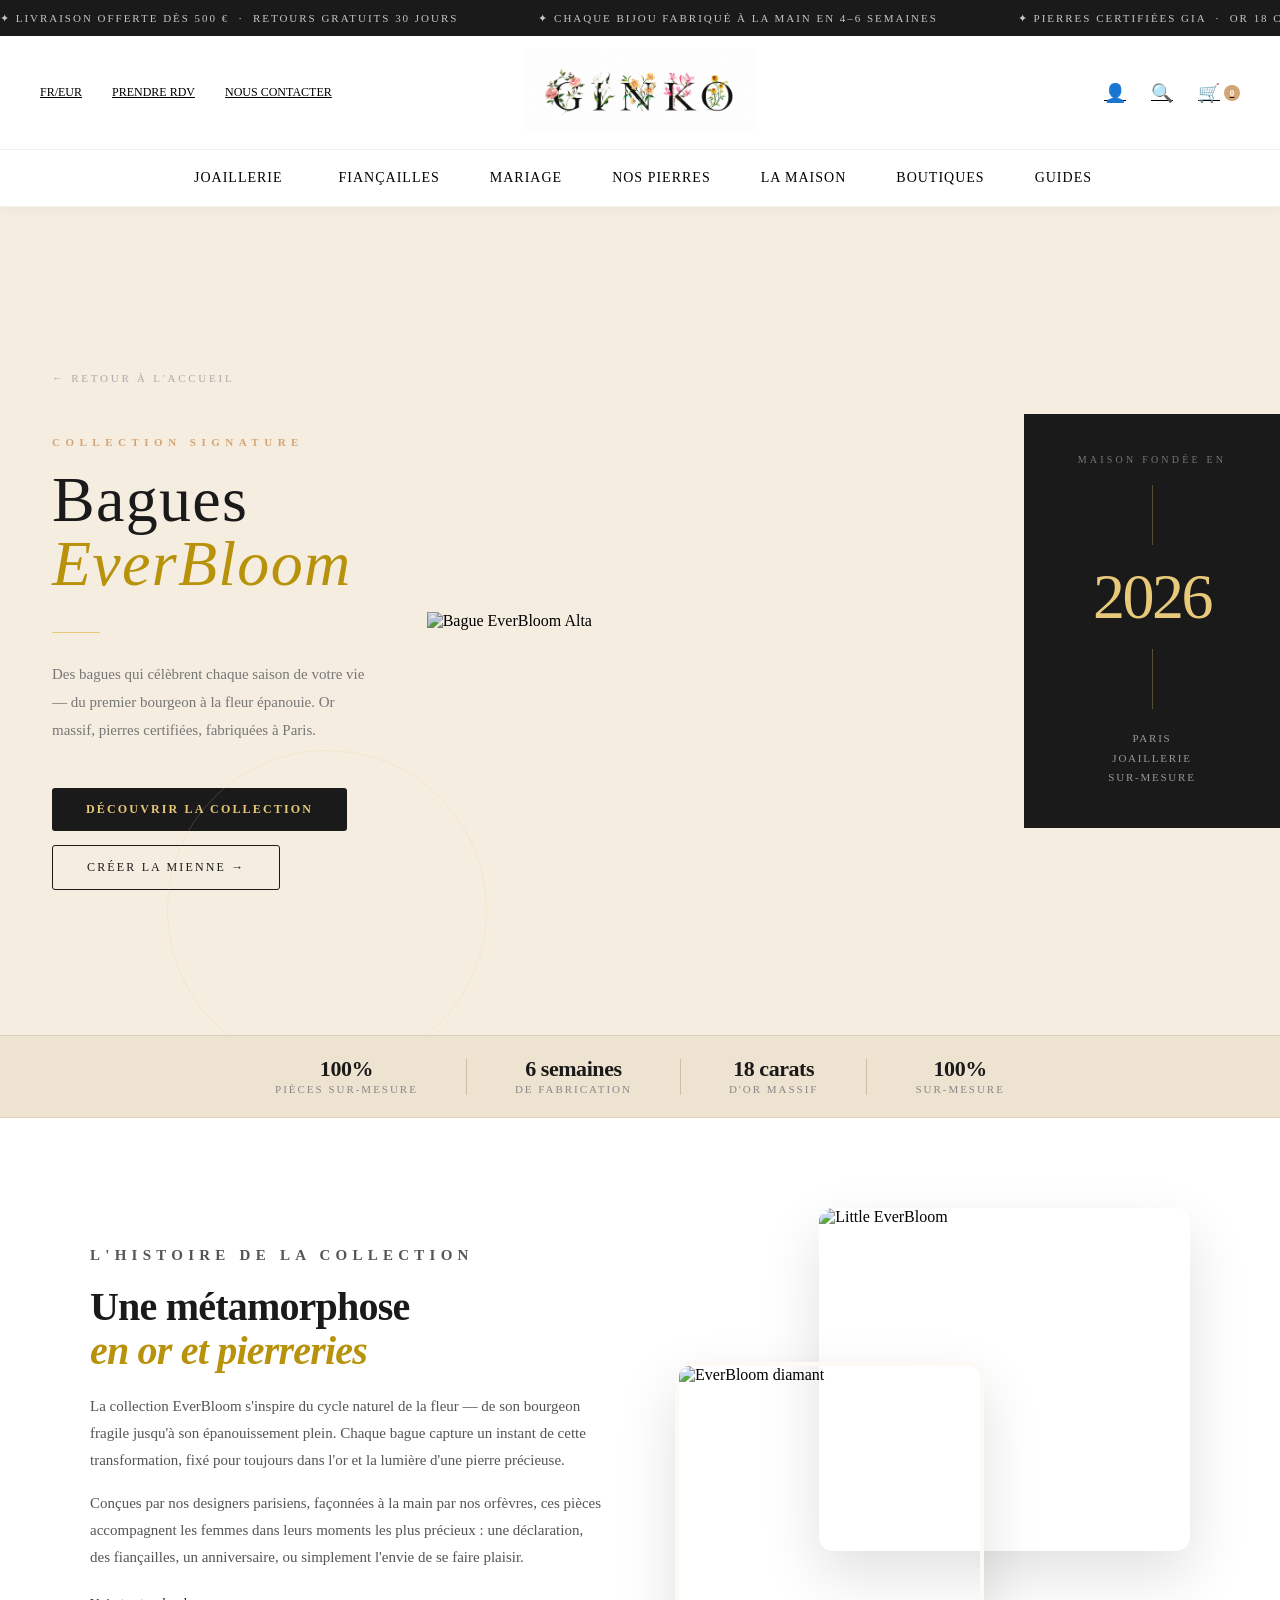
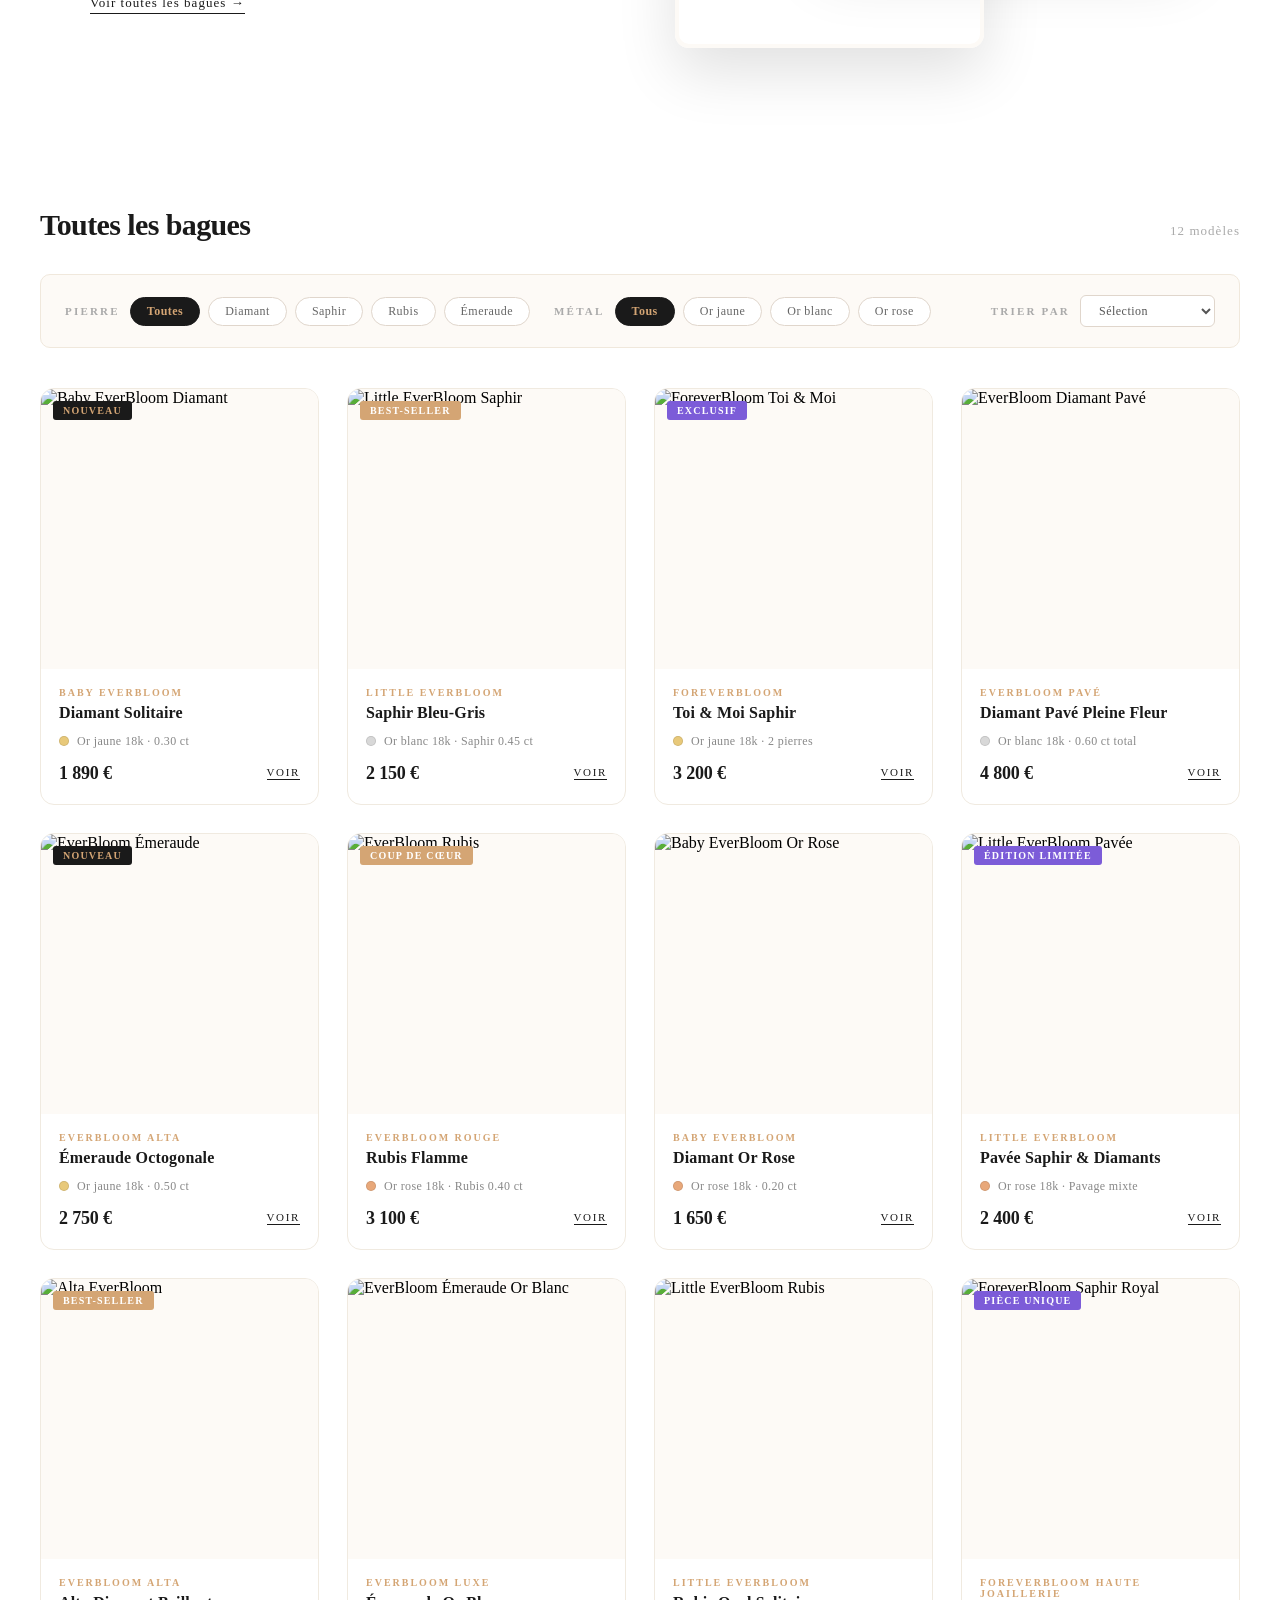
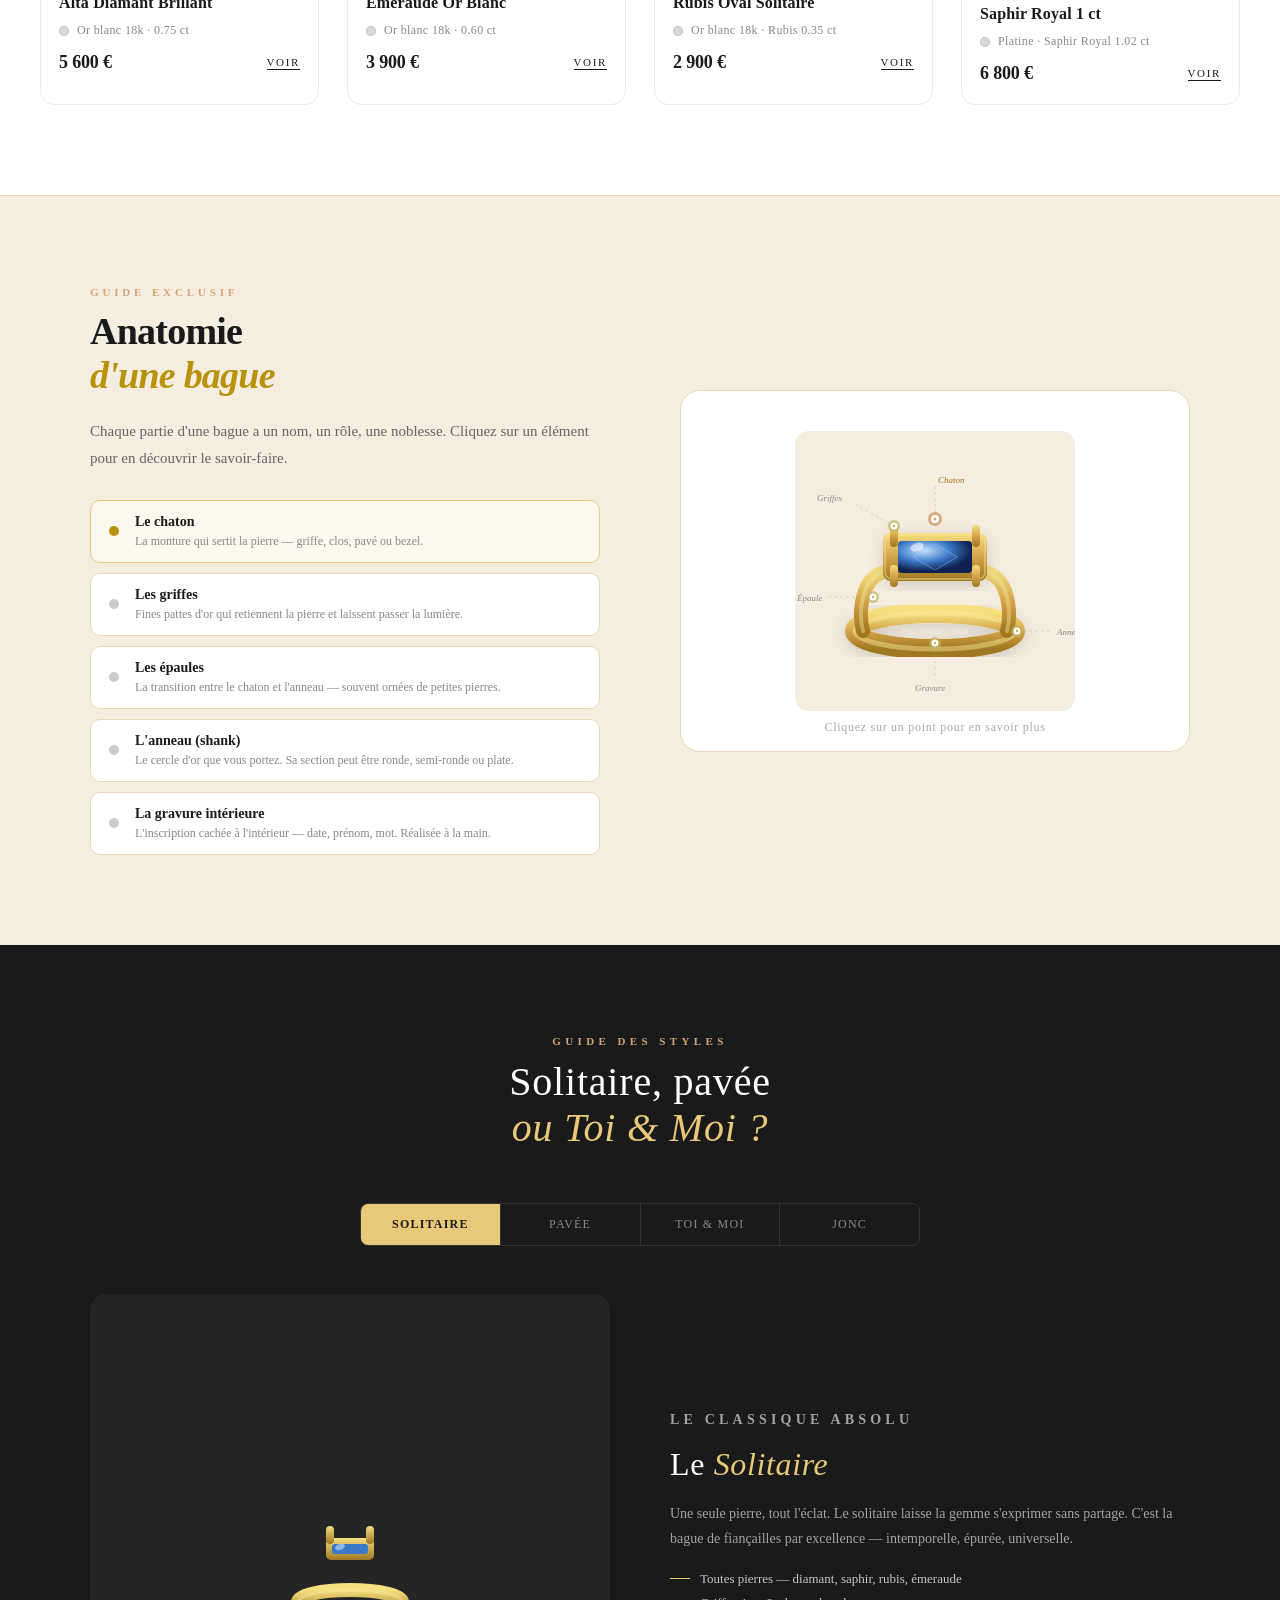
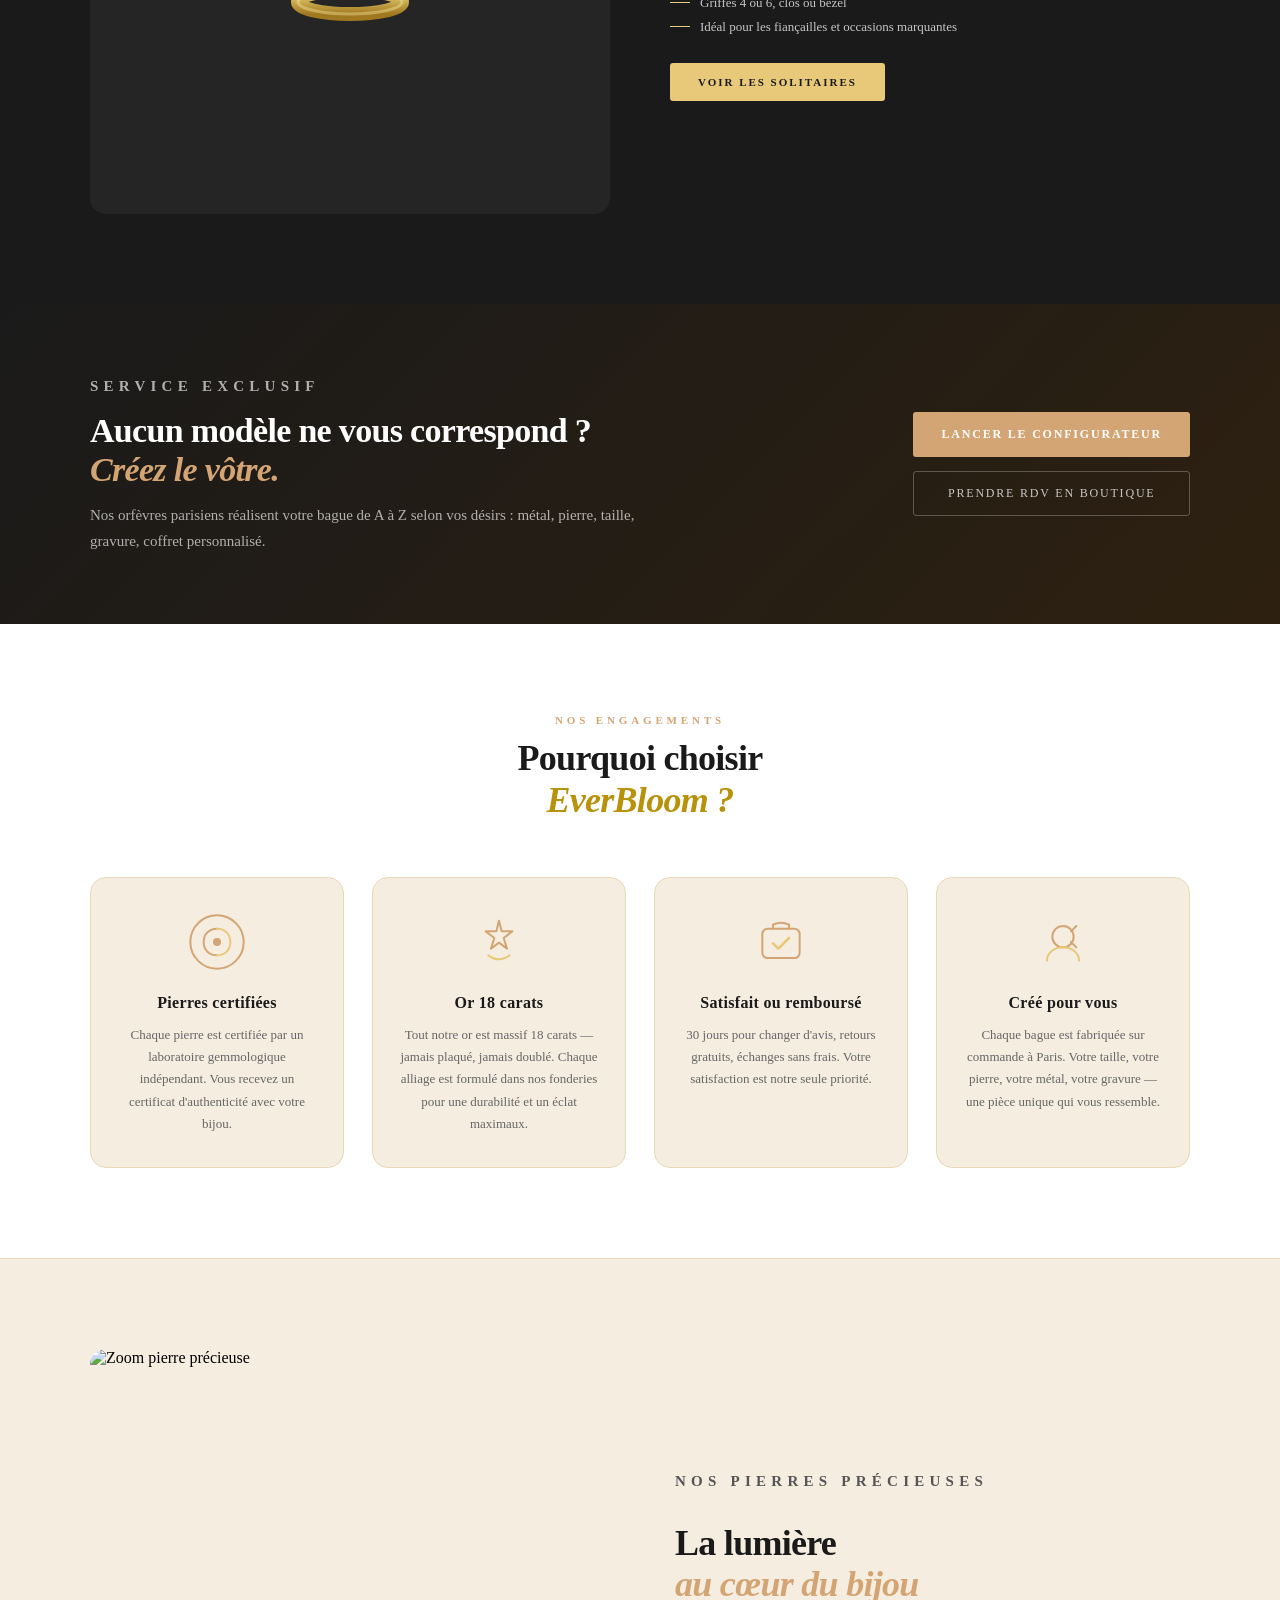
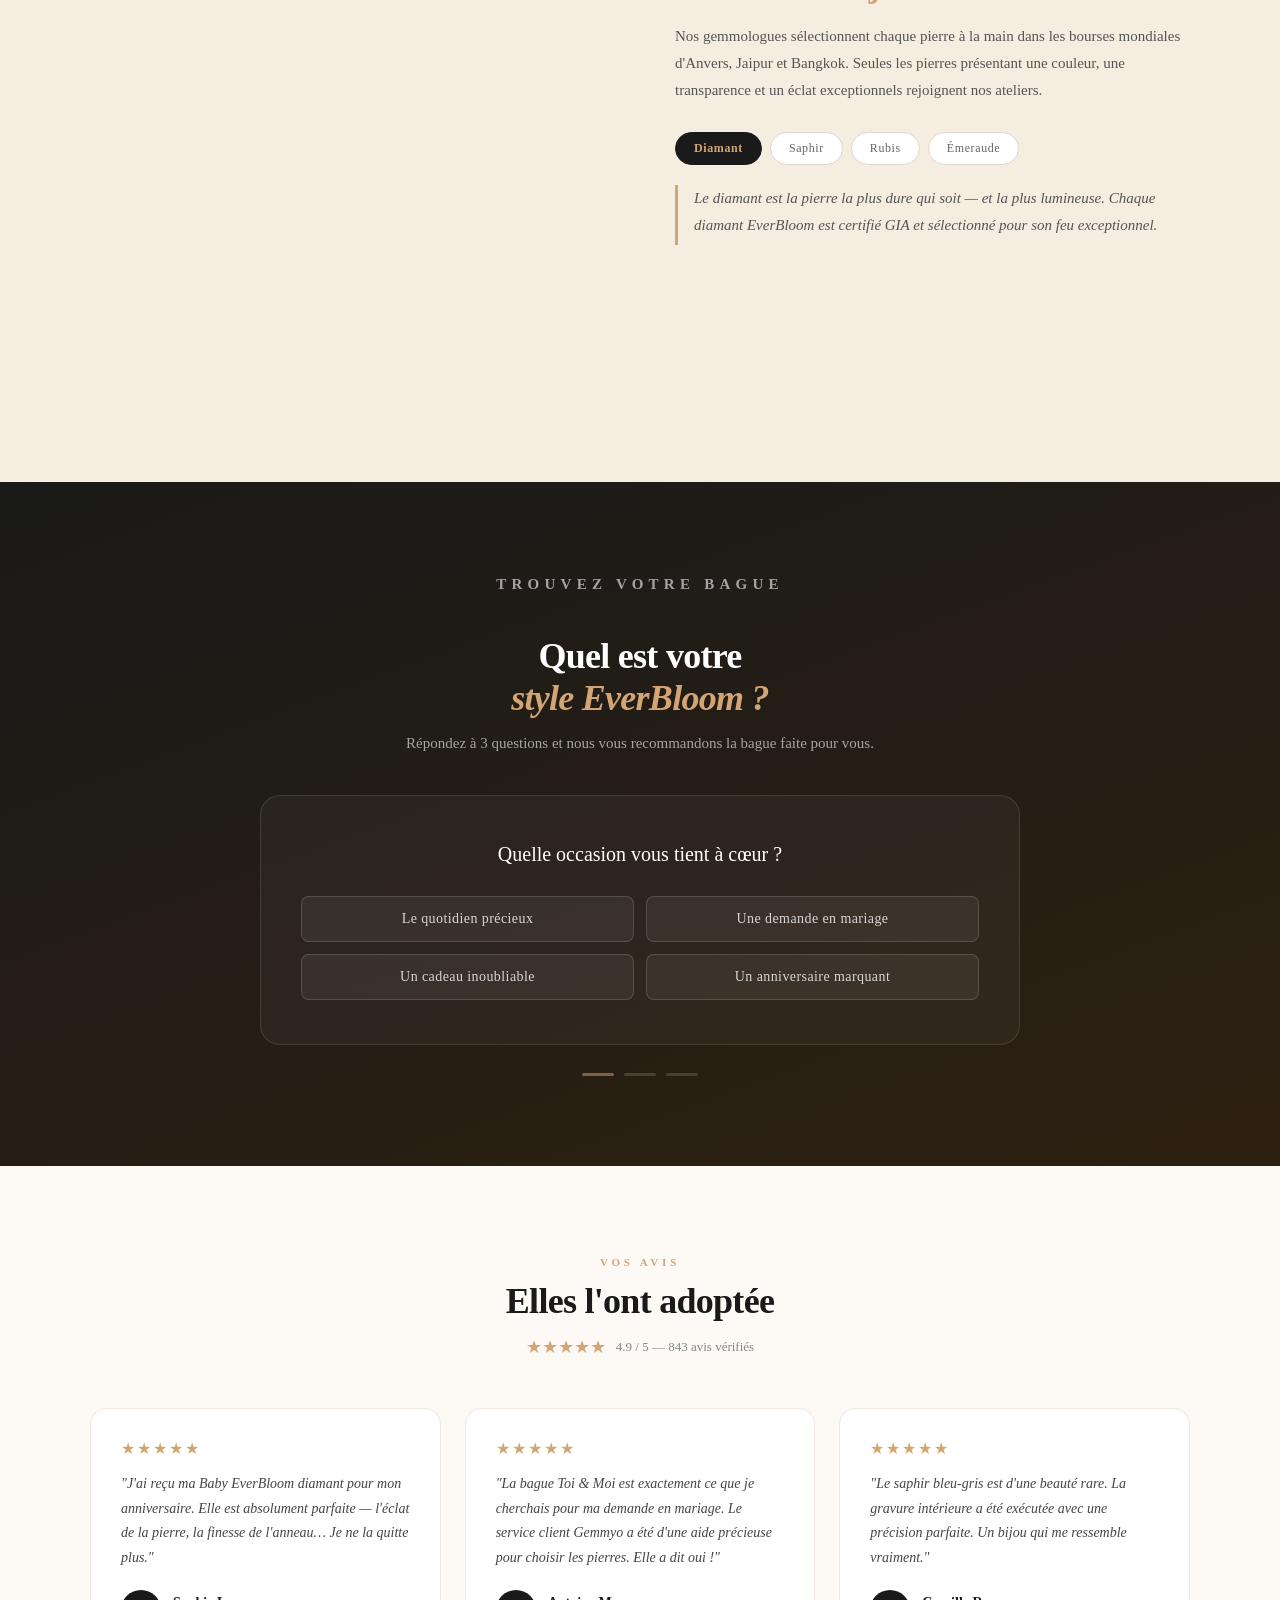
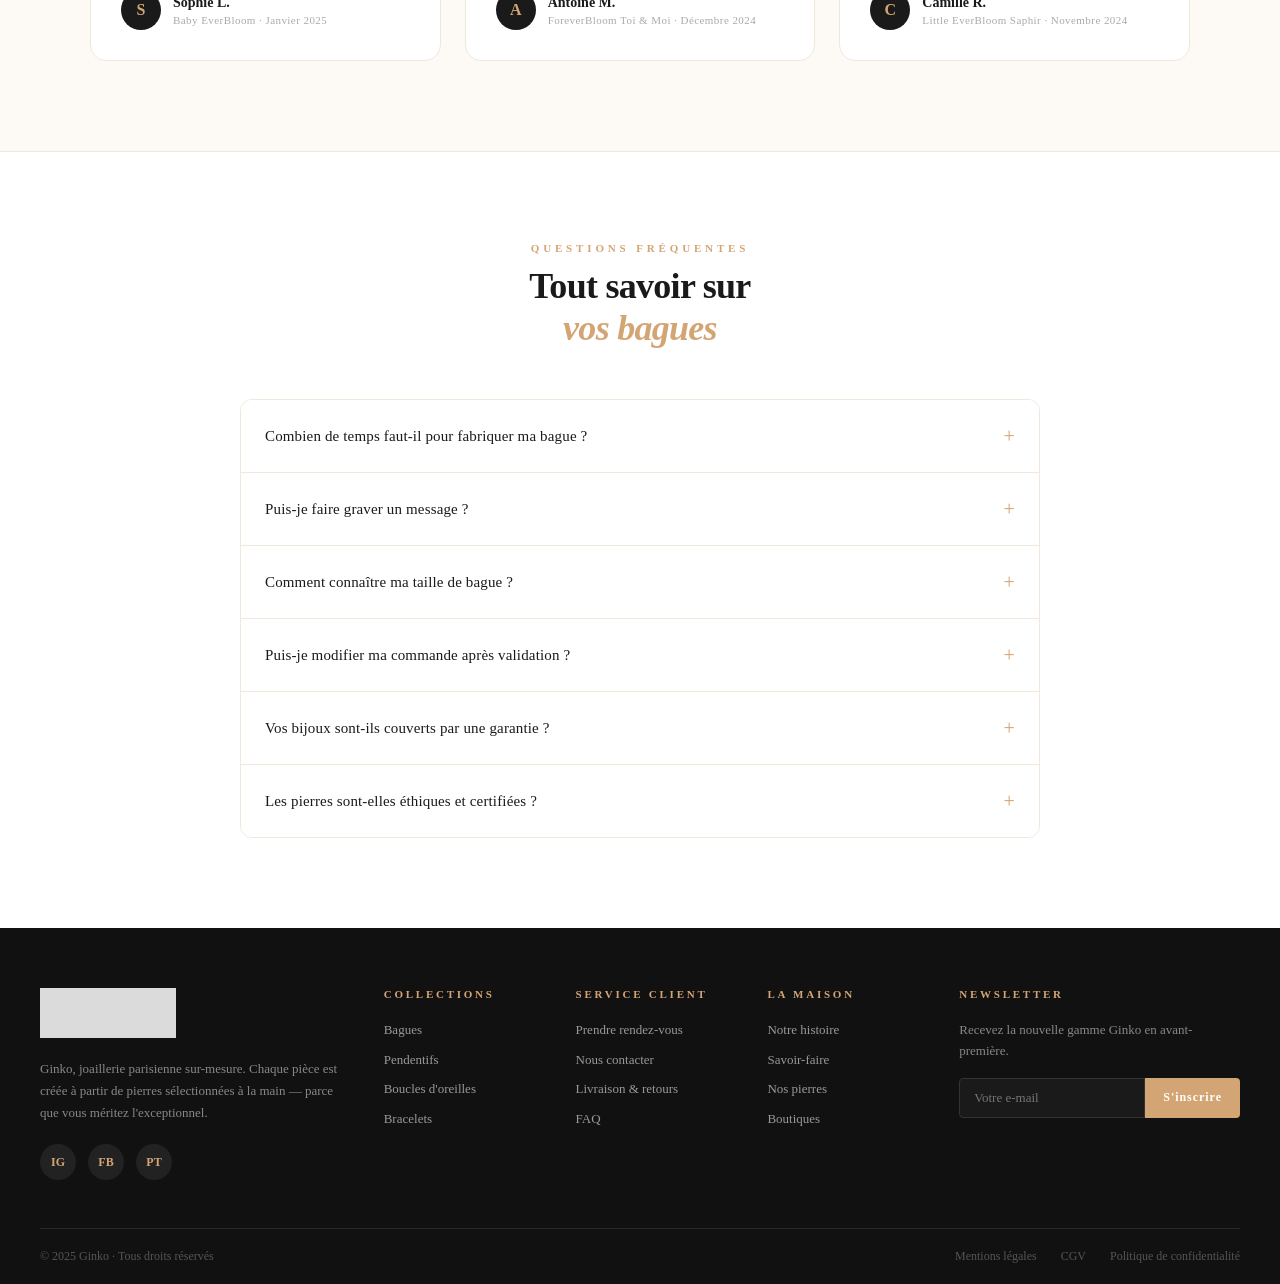
==== commit 9f648ed9: "Update bague.html" ====
--- a/bague.html
+++ b/bague.html
@@ -5,30 +5,534 @@
     <link rel="stylesheet" href="bague.css">
     <meta charset="utf-8">
     <meta name="viewport" content="width=device-width,initial-scale=1">
-    <title>Bagues EverBloom — Gemmyo</title>
+    <title>Bagues — Ginko Joaillerie</title>
+    <meta name="description" content="Bagues Ginko en or 18 carats et pierres précieuses certifiées. Solitaires, pavées, toi & moi — créées sur-mesure dans nos ateliers parisiens.">
+    <style>
+    /* ══════════════════════════════════════════════
+       PALETTE EXCLUSIVE — champagne / or jaune / noir
+    ══════════════════════════════════════════════ */
+    :root {
+        --bg-hero:   #f5ede0;
+        --bg-champ:  #f5ede0;
+        --or-jaune:  #e8c97a;
+        --or-fonce:  #b8920a;
+        --noir:      #1a1a1a;
+        --accent:    #d4a574;
+    }
+
+    /* ══════════════════════════════════════════════
+       HERO — 3 BANDES HORIZONTALES
+    ══════════════════════════════════════════════ */
+    .bague-hero {
+        display: grid;
+        grid-template-columns: 1fr 1.4fr 0.6fr;
+        min-height: 92vh;
+        overflow: hidden;
+        /* override bague.css */
+        background: var(--bg-champ) !important;
+        position: relative;
+        max-height: none !important;
+    }
+    /* Annuler overlay et bg hérités */
+    .bague-hero-bg, .bague-hero-overlay { display: none !important; }
+    .hero-scroll-hint { display: none !important; }
+
+    /* Bande 1 — texte */
+    .bague-hero-band-text {
+        background: var(--bg-champ);
+        display: flex;
+        flex-direction: column;
+        justify-content: center;
+        padding: 100px 52px 80px 52px;
+        position: relative;
+        z-index: 2;
+    }
+    .bague-hero-back-link {
+        display: inline-block;
+        color: #aaa;
+        font-size: 11px;
+        letter-spacing: 0.25em;
+        text-decoration: none;
+        text-transform: uppercase;
+        margin-bottom: 52px;
+        transition: color .2s;
+    }
+    .bague-hero-back-link:hover { color: var(--accent); }
+    .bague-hero-eyebrow {
+        font-size: 11px;
+        letter-spacing: 0.5em;
+        text-transform: uppercase;
+        color: var(--accent);
+        margin-bottom: 20px;
+        font-weight: 600;
+    }
+    .bague-hero-h1 {
+        font-size: clamp(52px, 5vw, 80px);
+        font-weight: 200;
+        letter-spacing: 0.02em;
+        line-height: 1.0;
+        color: var(--noir);
+        margin: 0 0 8px;
+    }
+    .bague-hero-h1 em {
+        font-style: italic;
+        font-weight: 400;
+        color: var(--or-fonce);
+        display: block;
+    }
+    .bague-hero-rule {
+        width: 48px; height: 1.5px;
+        background: var(--or-jaune);
+        margin: 28px 0;
+    }
+    .bague-hero-sub {
+        font-size: 15px;
+        color: #777;
+        line-height: 1.85;
+        max-width: 360px;
+        margin-bottom: 44px;
+    }
+    .bague-hero-ctas {
+        display: flex;
+        gap: 14px;
+        flex-wrap: wrap;
+    }
+    .bague-hero-ctas .hero-btn-primary {
+        background: var(--noir);
+        color: var(--or-jaune);
+        border: none;
+    }
+    .bague-hero-ctas .hero-btn-primary:hover { background: #333; }
+    .bague-hero-ctas .hero-btn-secondary {
+        border-color: var(--noir);
+        color: var(--noir);
+        background: transparent;
+    }
+    /* Cercle décoratif champagne */
+    .bague-hero-deco {
+        position: absolute;
+        bottom: -100px; right: -60px;
+        width: 320px; height: 320px;
+        border-radius: 50%;
+        border: 1px solid rgba(232,201,122,0.22);
+        pointer-events: none;
+    }
+
+    /* Bande 2 — photo */
+    .bague-hero-band-img {
+        overflow: hidden;
+        position: relative;
+    }
+    .bague-hero-band-img img {
+        width: 100%; height: 100%;
+        object-fit: cover;
+        object-position: center 20%;
+        display: block;
+        filter: brightness(0.9) saturate(0.85);
+        transition: transform 10s ease;
+    }
+    .bague-hero:hover .bague-hero-band-img img { transform: scale(1.04); }
+
+    /* Bande 3 — chiffre anniversaire */
+    .bague-hero-band-date {
+        background: var(--noir);
+        display: flex;
+        flex-direction: column;
+        align-items: center;
+        justify-content: center;
+        gap: 12px;
+        padding: 40px 24px;
+    }
+    .bague-hero-year {
+        font-size: clamp(56px, 5vw, 88px);
+        font-weight: 200;
+        color: var(--or-jaune);
+        letter-spacing: -0.04em;
+        line-height: 1;
+    }
+    .bague-hero-since {
+        font-size: 10px;
+        letter-spacing: 0.32em;
+        text-transform: uppercase;
+        color: rgba(255,255,255,0.4);
+        text-align: center;
+    }
+    .bague-hero-band-date-rule {
+        width: 1px; height: 60px;
+        background: rgba(232,201,122,0.3);
+        margin: 8px 0;
+    }
+    .bague-hero-tagline {
+        font-size: 11px;
+        color: rgba(255,255,255,0.55);
+        letter-spacing: 0.16em;
+        text-transform: uppercase;
+        text-align: center;
+        line-height: 1.8;
+    }
+
+    @media (max-width: 900px) {
+        .bague-hero { grid-template-columns: 1fr; grid-template-rows: auto; min-height: auto; }
+        .bague-hero-band-img { height: 55vw; min-height: 260px; order: -1; }
+        .bague-hero-band-text { padding: 48px 28px 40px; }
+        .bague-hero-band-date { flex-direction: row; flex-wrap: wrap; justify-content: center; padding: 20px 28px; gap: 24px; }
+        .bague-hero-band-date-rule { width: 40px; height: 1px; }
+    }
+
+    /* ══════════════════════════════════════════════
+       BANDE STATS — fond champagne (remplace noir)
+    ══════════════════════════════════════════════ */
+    .stats-bar {
+        background: #ede3d0 !important;
+        border-top: 1px solid #ddd0b8;
+        border-bottom: 1px solid #ddd0b8;
+    }
+    .stat-num  { color: var(--noir) !important; }
+    .stat-label { color: #888 !important; }
+    .stat-divider { background: #ccc0a4 !important; }
+
+    /* ══════════════════════════════════════════════
+       SECTION ÉDITORIALE — fond légèrement champagne
+    ══════════════════════════════════════════════ */
+    .editorial-section { background: #fff !important; }
+    .editorial-text h2 em { color: var(--or-fonce) !important; }
+
+    /* ══════════════════════════════════════════════
+       ANATOMIE DE LA BAGUE — section exclusive
+    ══════════════════════════════════════════════ */
+    .anatomie-section {
+        padding: 90px 40px;
+        background: var(--bg-champ);
+        border-top: 1px solid #e8d8b8;
+    }
+    .anatomie-inner {
+        max-width: 1100px;
+        margin: 0 auto;
+        display: grid;
+        grid-template-columns: 1fr 1fr;
+        gap: 80px;
+        align-items: center;
+    }
+    .anatomie-eyebrow {
+        font-size: 11px; letter-spacing: 0.35em;
+        text-transform: uppercase; color: var(--accent);
+        margin-bottom: 12px; font-weight: 600;
+    }
+    .anatomie-inner h2 {
+        font-size: clamp(26px, 3.5vw, 38px);
+        color: var(--noir); line-height: 1.15;
+        margin-bottom: 20px; letter-spacing: -0.02em;
+    }
+    .anatomie-inner h2 em { font-style: italic; color: var(--or-fonce); }
+    .anatomie-intro { font-size: 15px; color: #666; line-height: 1.8; margin-bottom: 28px; }
+    .anatomie-parts {
+        display: flex;
+        flex-direction: column;
+        gap: 10px;
+    }
+    .anat-part {
+        display: flex;
+        align-items: center;
+        gap: 16px;
+        padding: 13px 18px;
+        border: 1.5px solid #e8d8b8;
+        border-radius: 10px;
+        cursor: pointer;
+        background: #fff;
+        transition: border-color .2s, background .2s;
+    }
+    .anat-part:hover, .anat-part.active {
+        border-color: var(--or-jaune);
+        background: #fdf8ee;
+    }
+    .anat-dot {
+        width: 10px; height: 10px;
+        border-radius: 50%; flex-shrink: 0;
+        background: #ccc;
+        transition: background .2s;
+    }
+    .anat-part.active .anat-dot { background: var(--or-fonce); }
+    .anat-part-text strong {
+        display: block; font-size: 14px;
+        color: var(--noir); margin-bottom: 1px;
+    }
+    .anat-part-text span { font-size: 12px; color: #888; }
+    /* Visuel SVG bague */
+    .anatomie-visual {
+        display: flex;
+        align-items: center;
+        justify-content: center;
+        background: #fff;
+        border-radius: 20px;
+        border: 1px solid #e8d8b8;
+        padding: 40px 32px;
+        position: relative;
+    }
+    .anat-svg { display: block; }
+    .anat-svg-point { cursor: pointer; }
+    .anat-svg-tooltip {
+        position: absolute;
+        bottom: 16px; left: 50%;
+        transform: translateX(-50%);
+        font-size: 12px; color: #aaa;
+        letter-spacing: 0.06em; text-align: center;
+        pointer-events: none;
+    }
+    @media (max-width: 800px) { .anatomie-inner { grid-template-columns: 1fr; gap: 40px; } }
+
+    /* ══════════════════════════════════════════════
+       COMPARATEUR DE STYLES — section exclusive
+    ══════════════════════════════════════════════ */
+    .comparateur-section {
+        padding: 90px 40px;
+        background: var(--noir);
+    }
+    .comparateur-inner { max-width: 1100px; margin: 0 auto; }
+    .comparateur-header { text-align: center; margin-bottom: 52px; }
+    .comparateur-eyebrow {
+        font-size: 11px; letter-spacing: 0.4em; text-transform: uppercase;
+        color: var(--accent); margin-bottom: 12px; font-weight: 600;
+    }
+    .comparateur-header h2 {
+        font-size: clamp(26px, 3.5vw, 40px);
+        color: #fff; font-weight: 200; letter-spacing: 0.02em; line-height: 1.15;
+    }
+    .comparateur-header h2 em { font-style: italic; color: var(--or-jaune); font-weight: 400; }
+    .comparateur-tabs {
+        display: flex;
+        justify-content: center;
+        gap: 0;
+        margin-bottom: 48px;
+        border: 1px solid #333;
+        border-radius: 8px;
+        overflow: hidden;
+        max-width: 560px;
+        margin-left: auto;
+        margin-right: auto;
+    }
+    .comp-tab {
+        flex: 1;
+        padding: 13px 20px;
+        background: transparent;
+        border: none;
+        font-size: 12px;
+        letter-spacing: 0.1em;
+        text-transform: uppercase;
+        cursor: pointer;
+        color: #888;
+        font-family: inherit;
+        transition: background .2s, color .2s;
+        border-right: 1px solid #333;
+    }
+    .comp-tab:last-child { border-right: none; }
+    .comp-tab.active { background: var(--or-jaune); color: var(--noir); font-weight: 700; }
+    .comp-panel { display: none; }
+    .comp-panel.active { display: grid; grid-template-columns: 1fr 1fr; gap: 60px; align-items: center; }
+    .comp-visual {
+        background: #252525;
+        border-radius: 16px;
+        padding: 48px;
+        display: flex;
+        align-items: center;
+        justify-content: center;
+        aspect-ratio: 1;
+    }
+    .comp-visual svg { max-width: 180px; max-height: 180px; }
+    .comp-info {}
+    .comp-style-name {
+        font-size: 11px; letter-spacing: 0.3em; text-transform: uppercase;
+        color: var(--or-jaune); margin-bottom: 12px; font-weight: 600;
+    }
+    .comp-info h3 {
+        font-size: clamp(22px, 2.5vw, 32px);
+        color: #fff; font-weight: 200; letter-spacing: 0.02em;
+        line-height: 1.15; margin-bottom: 18px;
+    }
+    .comp-info h3 em { font-style: italic; color: var(--or-jaune); }
+    .comp-info p { font-size: 14px; color: rgba(255,255,255,.6); line-height: 1.8; margin-bottom: 14px; }
+    .comp-traits {
+        display: flex;
+        flex-direction: column;
+        gap: 8px;
+        margin-top: 20px;
+    }
+    .comp-trait {
+        display: flex;
+        align-items: center;
+        gap: 10px;
+        font-size: 13px;
+        color: rgba(255,255,255,.75);
+    }
+    .comp-trait::before {
+        content: '';
+        display: block;
+        width: 20px; height: 1px;
+        background: var(--or-jaune);
+        flex-shrink: 0;
+    }
+    .comp-cta {
+        display: inline-block;
+        margin-top: 28px;
+        padding: 13px 28px;
+        background: var(--or-jaune);
+        color: var(--noir);
+        font-size: 11px;
+        letter-spacing: 0.18em;
+        text-transform: uppercase;
+        text-decoration: none;
+        font-weight: 700;
+        border-radius: 3px;
+        transition: background .2s;
+    }
+    .comp-cta:hover { background: #d4b850; }
+    @media (max-width: 800px) {
+        .comp-panel.active { grid-template-columns: 1fr; gap: 32px; }
+        .comp-visual { aspect-ratio: auto; padding: 32px; }
+        .comparateur-tabs { max-width: 100%; }
+        .comp-tab { font-size: 10px; padding: 11px 10px; }
+    }
+
+    /* ══════════════════════════════════════════════
+       ZOOM MATIÈRE — fond champagne
+    ══════════════════════════════════════════════ */
+    .matiere-section { background: var(--bg-champ) !important; border-top: 1px solid #e8d8b8; }
+
+    /* ══════════════════════════════════════════════
+       QUIZ — accentuation or jaune
+    ══════════════════════════════════════════════ */
+    .quiz-choice:hover, .quiz-choice.selected {
+        border-color: var(--or-jaune) !important;
+        background: #fdf8ee !important;
+        color: var(--noir) !important;
+    }
+
+    /* ══════════════════════════════════════════════
+       WHY SECTION — cartes champagne
+    ══════════════════════════════════════════════ */
+    .why-section { background: #fff !important; }
+    .why-card { background: var(--bg-champ) !important; border-color: #e8d8b8 !important; }
+    .why-header h2 em { color: var(--or-fonce) !important; }
+    </style>
 </head>
 <body>
 
+    <!-- ══ TICKER PROMO ══ -->
+    <div class="promo-ticker">
+        <div class="ticker-track">
+            <span>✦ Livraison offerte dès 500 € &nbsp;·&nbsp; Retours gratuits 30 jours</span>
+            <span>✦ Chaque bijou fabriqué à la main en 4–6 semaines</span>
+            <span>✦ Pierres certifiées GIA &nbsp;·&nbsp; Or 18 carats massif</span>
+            <span>✦ Livraison offerte dès 500 € &nbsp;·&nbsp; Retours gratuits 30 jours</span>
+            <span>✦ Chaque bijou fabriqué à la main en 4–6 semaines</span>
+            <span>✦ Pierres certifiées GIA &nbsp;·&nbsp; Or 18 carats massif</span>
+        </div>
+    </div>
+
+    <!-- ══ HEADER ══ -->
+    <div class="header-top">
+        <div class="header-top-left">
+            <a href="#">FR/EUR</a>
+            <a href="#">PRENDRE RDV</a>
+            <a href="#">NOUS CONTACTER</a>
+        </div>
+        <div class="header-logo">
+            <a href="index.html"><img src="ginko2.jpg" alt="Ginko Joaillerie"></a>
+        </div>
+        <div class="header-top-right">
+            <a href="#" title="Mon Compte">👤</a>
+            <a href="#" title="Rechercher">🔍</a>
+            <a href="panier.html" title="Panier" class="cart-icon">🛒 <span class="cart-count" id="cartCount">0</span></a>
+        </div>
+    </div>
+    <div class="header-nav" id="headerNav">
+        <button class="burger-btn" id="burgerBtn" aria-label="Menu"><span></span><span></span><span></span></button>
+        <div class="nav-links" id="navLinks">
+            <div class="nav-item">
+                <button class="nav-item-toggle" id="joaillerieToggle">JOAILLERIE <span class="nav-arrow">›</span></button>
+                <div class="mega-menu">
+                    <div class="mega-columns">
+                        <div class="mega-column">
+                            <h4>Collections</h4>
+                            <a href="#">Ginko Signature</a>
+                            <a href="#">Aurore</a>
+                            <a href="#">Profondeur</a>
+                            <a href="#">Forêt</a>
+                            <a href="#">Nuit</a>
+                        </div>
+                        <div class="mega-column">
+                            <h4>Bijoux Femme</h4>
+                            <a href="bague.html" class="nav-active">Bagues</a>
+                            <a href="pendentifs.html">Pendentifs</a>
+                            <a href="boucles-doreilles.html">Boucles d'oreilles</a>
+                            <a href="bracelets.html">Bracelets</a>
+                        </div>
+                        <div class="mega-column">
+                            <h4>Sélections</h4>
+                            <a href="#">Nouveautés</a>
+                            <a href="#">Idées cadeaux</a>
+                            <a href="#">Disponibles immédiatement</a>
+                        </div>
+                        <div class="mega-column mega-visual">
+                            <img src="https://cdn.gemmyo.com/build/gemmyo-theme/images/homepage/new-arrivals/packshot-bbeb-diamant.png" alt="Visuel Joaillerie">
+                        </div>
+                    </div>
+                </div>
+                <div class="mobile-submenu" id="joaillerieSubmenu">
+                    <a href="bague.html" class="nav-active">Bagues</a>
+                    <a href="pendentifs.html">Pendentifs</a>
+                    <a href="boucles-doreilles.html">Boucles d'oreilles</a>
+                    <a href="bracelets.html">Bracelets</a>
+                    <a href="#">Nouveautés</a>
+                    <a href="#">Idées cadeaux</a>
+                </div>
+            </div>
+            <a href="#">FIANÇAILLES</a>
+            <a href="#">MARIAGE</a>
+            <a href="#">NOS PIERRES</a>
+            <a href="#">LA MAISON</a>
+            <a href="#">BOUTIQUES</a>
+            <a href="#">GUIDES</a>
+        </div>
+    </div>
+
     <!-- ══════════════════════════════════════
-         HERO IMMERSIF
+         HERO — 3 BANDES
     ══════════════════════════════════════ -->
     <section class="bague-hero">
-        <div class="bague-hero-bg">
-            <img src="https://cdn.gemmyo.com/build/gemmyo-theme/images/collections/joaillerie_collections_everbloom/alta/baby-everbloom-alta-zoom-x.jpg" alt="EverBloom Hero">
-        </div>
+        <!-- Éléments hérités masqués par CSS -->
+        <div class="bague-hero-bg"></div>
         <div class="bague-hero-overlay"></div>
-        <div class="bague-hero-content">
-            <a class="back-hero" href="gemmyo2.html">← Retour à l'accueil</a>
-            <p class="hero-eyebrow">Collection Signature</p>
-            <h1 class="hero-title">EverBloom</h1>
-            <p class="hero-sub">Des bagues qui célèbrent chaque saison de votre vie — du premier bourgeon à la fleur épanouie.</p>
-            <div class="hero-ctas">
+        <div class="bague-hero-content" style="display:none"></div>
+
+        <!-- Bande 1 : texte -->
+        <div class="bague-hero-band-text">
+            <a class="bague-hero-back-link" href="index.html">← Retour à l'accueil</a>
+            <p class="bague-hero-eyebrow">Collection Signature</p>
+            <h1 class="bague-hero-h1">
+                Bagues<br>
+                <em>EverBloom</em>
+            </h1>
+            <div class="bague-hero-rule"></div>
+            <p class="bague-hero-sub">Des bagues qui célèbrent chaque saison de votre vie — du premier bourgeon à la fleur épanouie. Or massif, pierres certifiées, fabriquées à Paris.</p>
+            <div class="bague-hero-ctas">
                 <a href="#catalogue" class="hero-btn-primary">Découvrir la collection</a>
-                <a href="#configurateur-bague" class="hero-btn-secondary">Créer la mienne</a>
-            </div>
-        </div>
-        <div class="hero-scroll-hint">
-            <span>↓</span>
+                <a href="#configurateur-bague" class="hero-btn-secondary">Créer la mienne →</a>
+            </div>
+            <div class="bague-hero-deco"></div>
+        </div>
+
+        <!-- Bande 2 : photo -->
+        <div class="bague-hero-band-img">
+            <img src="https://cdn.gemmyo.com/build/gemmyo-theme/images/collections/joaillerie_collections_everbloom/alta/baby-everbloom-alta-zoom-x.jpg" alt="Bague EverBloom Alta">
+        </div>
+
+        <!-- Bande 3 : chiffre / signature -->
+        <div class="bague-hero-band-date">
+            <span class="bague-hero-since">Maison fondée en</span>
+            <div class="bague-hero-band-date-rule"></div>
+            <span class="bague-hero-year">2026</span>
+            <div class="bague-hero-band-date-rule"></div>
+            <span class="bague-hero-tagline">Paris<br>Joaillerie<br>Sur‑mesure</span>
         </div>
     </section>
 
@@ -36,7 +540,7 @@
          BARRE CHIFFRES CLÉS
     ══════════════════════════════════════ -->
     <div class="stats-bar">
-        <div class="stat-item"><span class="stat-num">+12 000</span><span class="stat-label">bijoux créés</span></div>
+        <div class="stat-item"><span class="stat-num">100%</span><span class="stat-label">pièces sur-mesure</span></div>
         <div class="stat-divider"></div>
         <div class="stat-item"><span class="stat-num">6 semaines</span><span class="stat-label">de fabrication</span></div>
         <div class="stat-divider"></div>
@@ -409,6 +913,323 @@
     </section>
 
     <!-- ══════════════════════════════════════
+         ANATOMIE D'UNE BAGUE — section exclusive
+    ══════════════════════════════════════ -->
+    <section class="anatomie-section">
+        <div class="anatomie-inner">
+            <div>
+                <p class="anatomie-eyebrow">Guide exclusif</p>
+                <h2>Anatomie<br><em>d'une bague</em></h2>
+                <p class="anatomie-intro">Chaque partie d'une bague a un nom, un rôle, une noblesse. Cliquez sur un élément pour en découvrir le savoir-faire.</p>
+                <div class="anatomie-parts">
+                    <div class="anat-part active" data-part="chaton">
+                        <div class="anat-dot"></div>
+                        <div class="anat-part-text">
+                            <strong>Le chaton</strong>
+                            <span>La monture qui sertit la pierre — griffe, clos, pavé ou bezel.</span>
+                        </div>
+                    </div>
+                    <div class="anat-part" data-part="griffe">
+                        <div class="anat-dot"></div>
+                        <div class="anat-part-text">
+                            <strong>Les griffes</strong>
+                            <span>Fines pattes d'or qui retiennent la pierre et laissent passer la lumière.</span>
+                        </div>
+                    </div>
+                    <div class="anat-part" data-part="epaule">
+                        <div class="anat-dot"></div>
+                        <div class="anat-part-text">
+                            <strong>Les épaules</strong>
+                            <span>La transition entre le chaton et l'anneau — souvent ornées de petites pierres.</span>
+                        </div>
+                    </div>
+                    <div class="anat-part" data-part="anneau">
+                        <div class="anat-dot"></div>
+                        <div class="anat-part-text">
+                            <strong>L'anneau (shank)</strong>
+                            <span>Le cercle d'or que vous portez. Sa section peut être ronde, semi-ronde ou plate.</span>
+                        </div>
+                    </div>
+                    <div class="anat-part" data-part="gravure">
+                        <div class="anat-dot"></div>
+                        <div class="anat-part-text">
+                            <strong>La gravure intérieure</strong>
+                            <span>L'inscription cachée à l'intérieur — date, prénom, mot. Réalisée à la main.</span>
+                        </div>
+                    </div>
+                </div>
+            </div>
+
+            <!-- SVG anatomie bague -->
+            <div class="anatomie-visual">
+                <svg class="anat-svg" viewBox="0 0 280 280" width="280" height="280"
+                     xmlns="http://www.w3.org/2000/svg">
+                  <defs>
+                    <linearGradient id="orGrad" x1="0" y1="0" x2="0" y2="1">
+                      <stop offset="0%"   stop-color="#f5e080"/>
+                      <stop offset="50%"  stop-color="#d4a44a"/>
+                      <stop offset="100%" stop-color="#a07820"/>
+                    </linearGradient>
+                    <radialGradient id="stoneGrad" cx="35%" cy="30%" r="65%">
+                      <stop offset="0%"   stop-color="#c8e4ff"/>
+                      <stop offset="55%"  stop-color="#3a78c8"/>
+                      <stop offset="100%" stop-color="#102050"/>
+                    </radialGradient>
+                    <filter id="shadow" x="-20%" y="-20%" width="140%" height="140%">
+                      <feDropShadow dx="0" dy="4" stdDeviation="8" flood-opacity="0.15"/>
+                    </filter>
+                  </defs>
+
+                  <!-- Fond -->
+                  <rect width="280" height="280" fill="#f5ede0" rx="14"/>
+
+                  <!-- ══ ANNEAU ══ -->
+                  <ellipse cx="140" cy="200" rx="80" ry="18" fill="none"
+                           stroke="url(#orGrad)" stroke-width="20"
+                           filter="url(#shadow)" id="anatAnneau"/>
+                  <!-- Reflet anneau -->
+                  <ellipse cx="140" cy="200" rx="80" ry="18" fill="none"
+                           stroke="#f8eca0" stroke-width="5" opacity="0.45"/>
+
+                  <!-- ══ ÉPAULES ══ -->
+                  <!-- Épaule gauche -->
+                  <path d="M 68,200 C 64,185 66,168 72,155 C 76,147 84,142 92,140"
+                        fill="none" stroke="url(#orGrad)" stroke-width="14"
+                        stroke-linecap="round" id="anatEpaule"/>
+                  <!-- Épaule droite -->
+                  <path d="M 212,200 C 216,185 214,168 208,155 C 204,147 196,142 188,140"
+                        fill="none" stroke="url(#orGrad)" stroke-width="14"
+                        stroke-linecap="round"/>
+                  <!-- Reflets épaules -->
+                  <path d="M 68,200 C 64,185 66,168 72,155 C 76,147 84,142 92,140"
+                        fill="none" stroke="#f8eca0" stroke-width="4" opacity="0.4" stroke-linecap="round"/>
+                  <path d="M 212,200 C 216,185 214,168 208,155 C 204,147 196,142 188,140"
+                        fill="none" stroke="#f8eca0" stroke-width="4" opacity="0.4" stroke-linecap="round"/>
+
+                  <!-- ══ CHATON (monture) ══ -->
+                  <rect x="88" y="102" width="104" height="48" rx="8"
+                        fill="url(#orGrad)" id="anatChaton" filter="url(#shadow)"/>
+                  <rect x="90" y="104" width="100" height="44" rx="7"
+                        fill="none" stroke="#f8eca0" stroke-width="1.5" opacity="0.5"/>
+
+                  <!-- ══ GRIFFES ══ -->
+                  <!-- 4 griffes aux coins de la pierre -->
+                  <rect x="95"  y="94"  width="8" height="22" rx="4" fill="url(#orGrad)" id="anatGriffe"/>
+                  <rect x="177" y="94"  width="8" height="22" rx="4" fill="url(#orGrad)"/>
+                  <rect x="95"  y="134" width="8" height="22" rx="4" fill="url(#orGrad)"/>
+                  <rect x="177" y="134" width="8" height="22" rx="4" fill="url(#orGrad)"/>
+
+                  <!-- ══ PIERRE ══ -->
+                  <rect x="103" y="110" width="74" height="32" rx="4"
+                        fill="url(#stoneGrad)" id="anatPierre"/>
+                  <!-- Facette centrale -->
+                  <polygon points="140,113 162,126 140,139 118,126"
+                           fill="none" stroke="#90c8ff" stroke-width="0.8" opacity="0.6"/>
+                  <!-- Reflet -->
+                  <ellipse cx="122" cy="116" rx="7" ry="4" fill="white" opacity="0.55"
+                           transform="rotate(-20 122 116)"/>
+
+                  <!-- ══ GRAVURE (intérieur anneau) ══ -->
+                  <text x="140" y="203" text-anchor="middle"
+                        font-family="Georgia,serif" font-style="italic"
+                        font-size="8" fill="rgba(255,255,255,0.35)" id="anatGravure">Pour toujours · 2024</text>
+
+                  <!-- ══ POINTS INTERACTIFS ══ -->
+                  <!-- Chaton -->
+                  <g class="anat-svg-point" data-part="chaton" id="pointChaton">
+                    <circle cx="140" cy="88" r="7" fill="#d4a574" opacity="0.92"/>
+                    <circle cx="140" cy="88" r="4" fill="#fff"/>
+                    <circle cx="140" cy="88" r="1.5" fill="#d4a574"/>
+                    <line x1="140" y1="82" x2="140" y2="55" stroke="#d4a574" stroke-width="1" stroke-dasharray="3,3" opacity="0.5"/>
+                    <text x="143" y="52" font-size="9" fill="#a87020" font-family="Georgia,serif" font-style="italic">Chaton</text>
+                  </g>
+                  <!-- Griffes -->
+                  <g class="anat-svg-point" data-part="griffe" id="pointGriffe">
+                    <circle cx="99" cy="95" r="6" fill="#c0b060" opacity="0.7"/>
+                    <circle cx="99" cy="95" r="3.5" fill="#fff"/>
+                    <circle cx="99" cy="95" r="1.2" fill="#c0b060"/>
+                    <line x1="94" y1="92" x2="58" y2="72" stroke="#c0b060" stroke-width="1" stroke-dasharray="3,3" opacity="0.4"/>
+                    <text x="22" y="70" font-size="9" fill="#888" font-family="Georgia,serif" font-style="italic">Griffes</text>
+                  </g>
+                  <!-- Épaule -->
+                  <g class="anat-svg-point" data-part="epaule" id="pointEpaule">
+                    <circle cx="78" cy="166" r="6" fill="#c0b060" opacity="0.7"/>
+                    <circle cx="78" cy="166" r="3.5" fill="#fff"/>
+                    <circle cx="78" cy="166" r="1.2" fill="#c0b060"/>
+                    <line x1="72" y1="166" x2="30" y2="166" stroke="#c0b060" stroke-width="1" stroke-dasharray="3,3" opacity="0.4"/>
+                    <text x="2" y="170" font-size="9" fill="#888" font-family="Georgia,serif" font-style="italic">Épaule</text>
+                  </g>
+                  <!-- Anneau -->
+                  <g class="anat-svg-point" data-part="anneau" id="pointAnneau">
+                    <circle cx="222" cy="200" r="6" fill="#c0b060" opacity="0.7"/>
+                    <circle cx="222" cy="200" r="3.5" fill="#fff"/>
+                    <circle cx="222" cy="200" r="1.2" fill="#c0b060"/>
+                    <line x1="228" y1="200" x2="258" y2="200" stroke="#c0b060" stroke-width="1" stroke-dasharray="3,3" opacity="0.4"/>
+                    <text x="262" y="204" font-size="9" fill="#888" font-family="Georgia,serif" font-style="italic">Anneau</text>
+                  </g>
+                  <!-- Gravure -->
+                  <g class="anat-svg-point" data-part="gravure" id="pointGravure">
+                    <circle cx="140" cy="212" r="6" fill="#c0b060" opacity="0.7"/>
+                    <circle cx="140" cy="212" r="3.5" fill="#fff"/>
+                    <circle cx="140" cy="212" r="1.2" fill="#c0b060"/>
+                    <line x1="140" y1="218" x2="140" y2="248" stroke="#c0b060" stroke-width="1" stroke-dasharray="3,3" opacity="0.4"/>
+                    <text x="120" y="260" font-size="9" fill="#888" font-family="Georgia,serif" font-style="italic">Gravure</text>
+                  </g>
+                </svg>
+                <p class="anat-svg-tooltip">Cliquez sur un point pour en savoir plus</p>
+            </div>
+        </div>
+    </section>
+
+    <!-- ══════════════════════════════════════
+         COMPARATEUR DE STYLES
+    ══════════════════════════════════════ -->
+    <section class="comparateur-section">
+        <div class="comparateur-inner">
+            <div class="comparateur-header">
+                <p class="comparateur-eyebrow">Guide des styles</p>
+                <h2>Solitaire, pavée<br><em>ou Toi & Moi ?</em></h2>
+            </div>
+            <div class="comparateur-tabs">
+                <button class="comp-tab active" data-panel="solitaire">Solitaire</button>
+                <button class="comp-tab" data-panel="pavee">Pavée</button>
+                <button class="comp-tab" data-panel="toi-et-moi">Toi & Moi</button>
+                <button class="comp-tab" data-panel="jonc">Jonc</button>
+            </div>
+            <div class="comp-panel active" id="panel-solitaire">
+                <div class="comp-visual">
+                    <svg viewBox="0 0 180 180" xmlns="http://www.w3.org/2000/svg">
+                        <defs>
+                            <linearGradient id="og1" x1="0" y1="0" x2="0" y2="1">
+                                <stop offset="0%" stop-color="#f5e080"/>
+                                <stop offset="100%" stop-color="#a07820"/>
+                            </linearGradient>
+                        </defs>
+                        <ellipse cx="90" cy="138" rx="52" ry="12" fill="none" stroke="url(#og1)" stroke-width="14"/>
+                        <ellipse cx="90" cy="138" rx="52" ry="12" fill="none" stroke="#f8eca0" stroke-width="3" opacity="0.4"/>
+                        <rect x="66" y="74" width="48" height="22" rx="5" fill="url(#og1)"/>
+                        <rect x="72" y="80" width="36" height="10" rx="3" fill="#3a78c8"/>
+                        <ellipse cx="80" cy="83" rx="5" ry="3" fill="white" opacity="0.45" transform="rotate(-20 80 83)"/>
+                        <rect x="66" y="62" width="8" height="18" rx="4" fill="url(#og1)"/>
+                        <rect x="106" y="62" width="8" height="18" rx="4" fill="url(#og1)"/>
+                    </svg>
+                </div>
+                <div class="comp-info">
+                    <p class="comp-style-name">Le classique absolu</p>
+                    <h3>Le <em>Solitaire</em></h3>
+                    <p>Une seule pierre, tout l'éclat. Le solitaire laisse la gemme s'exprimer sans partage. C'est la bague de fiançailles par excellence — intemporelle, épurée, universelle.</p>
+                    <div class="comp-traits">
+                        <div class="comp-trait">Toutes pierres — diamant, saphir, rubis, émeraude</div>
+                        <div class="comp-trait">Griffes 4 ou 6, clos ou bezel</div>
+                        <div class="comp-trait">Idéal pour les fiançailles et occasions marquantes</div>
+                    </div>
+                    <a href="#catalogue" class="comp-cta">Voir les solitaires</a>
+                </div>
+            </div>
+            <div class="comp-panel" id="panel-pavee">
+                <div class="comp-visual">
+                    <svg viewBox="0 0 180 180" xmlns="http://www.w3.org/2000/svg">
+                        <defs>
+                            <linearGradient id="og2" x1="0" y1="0" x2="0" y2="1">
+                                <stop offset="0%" stop-color="#f5e080"/>
+                                <stop offset="100%" stop-color="#a07820"/>
+                            </linearGradient>
+                        </defs>
+                        <ellipse cx="90" cy="138" rx="52" ry="12" fill="none" stroke="url(#og2)" stroke-width="14"/>
+                        <ellipse cx="90" cy="138" rx="52" ry="12" fill="none" stroke="#f8eca0" stroke-width="3" opacity="0.4"/>
+                        <rect x="60" y="72" width="60" height="24" rx="6" fill="url(#og2)"/>
+                        <!-- Rangée de petits diamants -->
+                        <circle cx="73" cy="84" r="4" fill="#c8e4ff" opacity="0.9"/>
+                        <circle cx="84" cy="84" r="4" fill="#c8e4ff" opacity="0.9"/>
+                        <circle cx="95" cy="84" r="4" fill="#c8e4ff" opacity="0.9"/>
+                        <circle cx="106" cy="84" r="4" fill="#c8e4ff" opacity="0.9"/>
+                        <circle cx="73" cy="84" r="2.5" fill="white" opacity="0.4"/>
+                        <circle cx="84" cy="84" r="2.5" fill="white" opacity="0.4"/>
+                        <circle cx="95" cy="84" r="2.5" fill="white" opacity="0.4"/>
+                        <circle cx="106" cy="84" r="2.5" fill="white" opacity="0.4"/>
+                    </svg>
+                </div>
+                <div class="comp-info">
+                    <p class="comp-style-name">L'éclat multiplicié</p>
+                    <h3>La <em>Pavée</em></h3>
+                    <p>Des dizaines de petites pierres serties côte à côte, couvrant la surface d'un tapis de lumière. La pavée brille de mille feux à chaque mouvement.</p>
+                    <div class="comp-traits">
+                        <div class="comp-trait">Majoritairement en diamants, rubis ou saphirs</div>
+                        <div class="comp-trait">Sertissage micro-pavé, grain ou rail</div>
+                        <div class="comp-trait">Effet glamour, idéal pour les événements</div>
+                    </div>
+                    <a href="#catalogue" class="comp-cta">Voir les pavées</a>
+                </div>
+            </div>
+            <div class="comp-panel" id="panel-toi-et-moi">
+                <div class="comp-visual">
+                    <svg viewBox="0 0 180 180" xmlns="http://www.w3.org/2000/svg">
+                        <defs>
+                            <linearGradient id="og3" x1="0" y1="0" x2="0" y2="1">
+                                <stop offset="0%" stop-color="#f5e080"/>
+                                <stop offset="100%" stop-color="#a07820"/>
+                            </linearGradient>
+                        </defs>
+                        <ellipse cx="90" cy="140" rx="52" ry="12" fill="none" stroke="url(#og3)" stroke-width="14"/>
+                        <ellipse cx="90" cy="140" rx="52" ry="12" fill="none" stroke="#f8eca0" stroke-width="3" opacity="0.4"/>
+                        <!-- Deux chatons -->
+                        <rect x="56" y="75" width="30" height="20" rx="5" fill="url(#og3)"/>
+                        <rect x="62" y="80" width="18" height="10" rx="3" fill="#3a78c8"/>
+                        <rect x="94" y="75" width="30" height="20" rx="5" fill="url(#og3)"/>
+                        <rect x="100" y="80" width="18" height="10" rx="3" fill="#c82030"/>
+                        <ellipse cx="70" cy="84" rx="5" ry="3" fill="white" opacity="0.4" transform="rotate(-15 70 84)"/>
+                        <ellipse cx="108" cy="84" rx="5" ry="3" fill="white" opacity="0.4" transform="rotate(-15 108 84)"/>
+                    </svg>
+                </div>
+                <div class="comp-info">
+                    <p class="comp-style-name">L'union de deux pierres</p>
+                    <h3><em>Toi & Moi</em></h3>
+                    <p>Deux pierres différentes ou assorties, réunies sur un même anneau pour symboliser deux êtres liés. Un bijou chargé de sens, idéal pour les demandes en mariage ou les cadeaux de couple.</p>
+                    <div class="comp-traits">
+                        <div class="comp-trait">Deux pierres identiques ou contrastées</div>
+                        <div class="comp-trait">Diamant + saphir, rubis + diamant…</div>
+                        <div class="comp-trait">Le bijou de la déclaration par excellence</div>
+                    </div>
+                    <a href="#catalogue" class="comp-cta">Voir les Toi & Moi</a>
+                </div>
+            </div>
+            <div class="comp-panel" id="panel-jonc">
+                <div class="comp-visual">
+                    <svg viewBox="0 0 180 180" xmlns="http://www.w3.org/2000/svg">
+                        <defs>
+                            <linearGradient id="og4" x1="0" y1="0" x2="0" y2="1">
+                                <stop offset="0%" stop-color="#f5e080"/>
+                                <stop offset="100%" stop-color="#a07820"/>
+                            </linearGradient>
+                        </defs>
+                        <ellipse cx="90" cy="110" rx="62" ry="14" fill="none" stroke="url(#og4)" stroke-width="18"/>
+                        <ellipse cx="90" cy="110" rx="62" ry="14" fill="none" stroke="#f8eca0" stroke-width="5" opacity="0.4"/>
+                        <!-- Petites pierres le long de l'anneau -->
+                        <circle cx="42"  cy="107" r="3" fill="#c8e4ff" opacity="0.85"/>
+                        <circle cx="58"  cy="100" r="3" fill="#c8e4ff" opacity="0.85"/>
+                        <circle cx="76"  cy="96"  r="3" fill="#c8e4ff" opacity="0.85"/>
+                        <circle cx="90"  cy="96"  r="3" fill="#c8e4ff" opacity="0.85"/>
+                        <circle cx="104" cy="96"  r="3" fill="#c8e4ff" opacity="0.85"/>
+                        <circle cx="122" cy="100" r="3" fill="#c8e4ff" opacity="0.85"/>
+                        <circle cx="138" cy="107" r="3" fill="#c8e4ff" opacity="0.85"/>
+                    </svg>
+                </div>
+                <div class="comp-info">
+                    <p class="comp-style-name">L'élégance sobre</p>
+                    <h3>Le <em>Jonc</em></h3>
+                    <p>Un anneau simple ou serti d'un rang de pierres, porté seul ou empilé. Le jonc est la bague la plus polyvalente — discrète au travail, lumineuse le soir, intemporelle en toutes circonstances.</p>
+                    <div class="comp-traits">
+                        <div class="comp-trait">Anneau uni, martelé, serti d'éternité</div>
+                        <div class="comp-trait">Se superpose idéalement avec d'autres bagues</div>
+                        <div class="comp-trait">Le must-have quotidien</div>
+                    </div>
+                    <a href="#catalogue" class="comp-cta">Voir les joncs</a>
+                </div>
+            </div>
+        </div>
+    </section>
+
+    <!-- ══════════════════════════════════════
          BANNER CTA PERSONNALISATION
     ══════════════════════════════════════ -->
     <div class="cta-banner" id="configurateur-bague">
@@ -419,7 +1240,7 @@
                 <p>Nos orfèvres parisiens réalisent votre bague de A à Z selon vos désirs : métal, pierre, taille, gravure, coffret personnalisé.</p>
             </div>
             <div class="cta-banner-actions">
-                <a href="gemmyo2.html#configurateur" class="cta-big-btn">Lancer le configurateur</a>
+                <a href="index.html#configurateur" class="cta-big-btn">Lancer le configurateur</a>
                 <a href="#" class="cta-rdv-btn">Prendre RDV en boutique</a>
             </div>
         </div>
@@ -662,8 +1483,61 @@
     </section>
 
     <!-- ══════════════════════════════════════
-         BOUTON BACK-TO-TOP
+         FOOTER
     ══════════════════════════════════════ -->
+    <footer class="site-footer">
+        <div class="footer-inner">
+            <div class="footer-col">
+                <div class="footer-logo-wrap">
+                    <img src="ginko2.jpg" alt="Ginko" class="footer-logo">
+                </div>
+                <p class="footer-about">Ginko, joaillerie parisienne sur-mesure. Chaque pièce est créée à partir de pierres sélectionnées à la main — parce que vous méritez l'exceptionnel.</p>
+                <div class="footer-socials">
+                    <a href="#" aria-label="Instagram">IG</a>
+                    <a href="#" aria-label="Facebook">FB</a>
+                    <a href="#" aria-label="Pinterest">PT</a>
+                </div>
+            </div>
+            <div class="footer-col">
+                <h4>Collections</h4>
+                <a href="bague.html">Bagues</a>
+                <a href="pendentifs.html">Pendentifs</a>
+                <a href="boucles-doreilles.html">Boucles d'oreilles</a>
+                <a href="bracelets.html">Bracelets</a>
+            </div>
+            <div class="footer-col">
+                <h4>Service client</h4>
+                <a href="#">Prendre rendez-vous</a>
+                <a href="#">Nous contacter</a>
+                <a href="#">Livraison &amp; retours</a>
+                <a href="#">FAQ</a>
+            </div>
+            <div class="footer-col">
+                <h4>La Maison</h4>
+                <a href="#">Notre histoire</a>
+                <a href="#">Savoir-faire</a>
+                <a href="#">Nos pierres</a>
+                <a href="#">Boutiques</a>
+            </div>
+            <div class="footer-col footer-newsletter">
+                <h4>Newsletter</h4>
+                <p>Recevez la nouvelle gamme Ginko en avant-première.</p>
+                <div class="newsletter-form">
+                    <input type="email" placeholder="Votre e-mail" class="newsletter-input">
+                    <button class="newsletter-btn">S'inscrire</button>
+                </div>
+            </div>
+        </div>
+        <div class="footer-bottom">
+            <span>© 2025 Ginko · Tous droits réservés</span>
+            <div class="footer-legal">
+                <a href="#">Mentions légales</a>
+                <a href="#">CGV</a>
+                <a href="#">Politique de confidentialité</a>
+            </div>
+        </div>
+    </footer>
+
     <button class="back-to-top" id="backToTop" aria-label="Retour en haut">↑</button>
 
     <!-- ══════════════════════════════════════
@@ -853,18 +1727,39 @@
     });
     btt.addEventListener('click', () => window.scrollTo({ top: 0, behavior: 'smooth' }));
 
-    // ─── ACTIVE NAV LINK au scroll ───────────────────────────────
-    const sections = document.querySelectorAll('section[id]');
-    const navLinks = document.querySelectorAll('.page-links a');
-    window.addEventListener('scroll', () => {
-        let current = '';
-        sections.forEach(s => {
-            if (window.scrollY >= s.offsetTop - 120) current = s.id;
+    // ─── ANATOMIE SVG ─────────────────────────────────────────────
+    var anatParts = document.querySelectorAll('.anat-part');
+    var anatPoints = document.querySelectorAll('.anat-svg-point');
+    function activateAnatPart(part) {
+        anatParts.forEach(function(p){ p.classList.toggle('active', p.dataset.part === part); });
+        anatPoints.forEach(function(pt) {
+            var active = pt.dataset.part === part;
+            var c = pt.querySelector('circle');
+            if (c) { c.setAttribute('fill', active ? '#d4a574' : '#c0b060'); c.setAttribute('opacity', active ? '0.92' : '0.7'); }
         });
-        navLinks.forEach(a => {
-            a.classList.toggle('active', a.getAttribute('href') === '#' + current);
+    }
+    anatParts.forEach(function(p){ p.addEventListener('click', function(){ activateAnatPart(p.dataset.part); }); });
+    anatPoints.forEach(function(pt){ pt.addEventListener('click', function(){ activateAnatPart(pt.dataset.part); }); });
+
+    // ─── COMPARATEUR DE STYLES ────────────────────────────────────
+    document.querySelectorAll('.comp-tab').forEach(function(tab) {
+        tab.addEventListener('click', function() {
+            document.querySelectorAll('.comp-tab').forEach(function(t){ t.classList.remove('active'); });
+            document.querySelectorAll('.comp-panel').forEach(function(p){ p.classList.remove('active'); });
+            tab.classList.add('active');
+            document.getElementById('panel-' + tab.dataset.panel).classList.add('active');
         });
     });
+
+    // ─── NAV MOBILE ───────────────────────────────────────────────
+    var burgerBtn = document.getElementById('burgerBtn');
+    var navLinks  = document.getElementById('navLinks');
+    var joaillerieBtn = document.getElementById('joaillerieToggle');
+    var joaillerieSubmenu = document.getElementById('joaillerieSubmenu');
+    burgerBtn.addEventListener('click', function(e){ e.stopPropagation(); var o=navLinks.classList.toggle('nav-open'); burgerBtn.classList.toggle('open',o); if(!o){ joaillerieSubmenu.classList.remove('open'); joaillerieBtn.classList.remove('open'); } });
+    joaillerieBtn.addEventListener('click', function(e){ e.stopPropagation(); if(window.innerWidth<=768){ var o=joaillerieSubmenu.classList.toggle('open'); joaillerieBtn.classList.toggle('open',o); } });
+    document.addEventListener('click', function(){ navLinks.classList.remove('nav-open'); burgerBtn.classList.remove('open'); joaillerieSubmenu.classList.remove('open'); joaillerieBtn.classList.remove('open'); });
+    navLinks.addEventListener('click', function(e){ e.stopPropagation(); });
     </script>
 
 </body>
--- a/gemmyo2.css
+++ b/gemmyo2.css
@@ -4,6 +4,58 @@
     box-sizing: border-box;
     font-family: Sackers-Gothic-Medium, Georgia, Cambria, Times New Roman, Times, sans-serif;
 }
+
+/* Empêche le scroll horizontal sur toute la page */
+html, body {
+    max-width: 100%;
+    overflow-x: hidden;
+}
+
+/* ══════════════════════════════════════════════
+   TICKER PROMOTIONNEL
+══════════════════════════════════════════════ */
+.promo-ticker {
+    background: #1a1a1a;
+    color: rgba(255,255,255,0.75);
+    font-size: 11px;
+    letter-spacing: 0.18em;
+    text-transform: uppercase;
+    overflow: hidden;
+    height: 36px;
+    display: flex;
+    align-items: center;
+}
+.ticker-track {
+    display: flex;
+    gap: 80px;
+    white-space: nowrap;
+    animation: tickerScroll 28s linear infinite;
+}
+.ticker-track span { flex-shrink: 0; }
+@keyframes tickerScroll {
+    0%   { transform: translateX(0); }
+    100% { transform: translateX(-50%); }
+}
+.promo-ticker:hover .ticker-track { animation-play-state: paused; }
+
+/* ══════════════════════════════════════════════
+   PANIER — icône avec compteur
+══════════════════════════════════════════════ */
+.cart-icon { position: relative; display: inline-flex; align-items: center; gap: 4px; }
+.cart-count {
+    background: #d4a574;
+    color: #fff;
+    font-size: 9px;
+    font-weight: 700;
+    min-width: 16px;
+    height: 16px;
+    border-radius: 50%;
+    display: inline-flex;
+    align-items: center;
+    justify-content: center;
+    letter-spacing: 0;
+}
+.cart-count:empty, .cart-count[data-count="0"] { display: none; }
 
 /* Header Top Bar */
 .header-top {
@@ -79,6 +131,32 @@
     border-bottom: 1px solid #f0f0f0;
     box-shadow: 0 2px 12px rgba(0, 0, 0, 0.04);
 }
+
+/* Sur desktop, nav-links est transparent et inline */
+.nav-links {
+    display: contents; /* hérite du flex parent sans créer de boîte */
+}
+
+/* Le burger est invisible sur desktop */
+.burger-btn {
+    display: none;
+}
+
+/* nav-item-toggle : sur desktop ressemble à un lien normal */
+.nav-item-toggle {
+    background: none;
+    border: none;
+    font-family: inherit;
+    font-size: 14px;
+    font-weight: 500;
+    letter-spacing: 1px;
+    color: #000;
+    cursor: pointer;
+    padding: 0 6px;
+    transition: color 0.3s ease;
+}
+.nav-item-toggle:hover { color: #d4a574; }
+.nav-arrow { display: none; }
 
 .header-nav a {
     text-decoration: none;
@@ -180,9 +258,12 @@
     }
 }
 
-.nav-item:hover .mega-menu,
-.nav-item:focus-within .mega-menu {
-    display: block;
+/* Mega-menu ouvert au survol — seulement sur vrais appareils pointeurs (souris) */
+@media (hover: hover) and (pointer: fine) {
+    .nav-item:hover .mega-menu,
+    .nav-item:focus-within .mega-menu {
+        display: block;
+    }
 }
 
 .mega-columns {
@@ -252,6 +333,19 @@
 
 .mega-column a:hover:before {
     opacity: 1;
+}
+
+.mega-column a.nav-active {
+    color: #d4a574;
+    font-weight: 700;
+    padding-left: 8px;
+}
+.mega-column a.nav-active:before {
+    opacity: 1;
+}
+.mobile-submenu a.nav-active {
+    color: #d4a574;
+    font-weight: 700;
 }
 
 .mega-visual {
@@ -678,36 +772,6 @@
 }
 
 @media (max-width: 768px) {
-    .header-nav {
-        flex-wrap: wrap;
-        gap: 16px;
-        padding: 15px 20px;
-        position: relative;
-    }
-
-    .header-nav > *:not(.mobile-menu-btn) {
-        display: none;
-    }
-
-    .header-nav.nav-open > * {
-        display: flex;
-    }
-
-    .header-nav.nav-open {
-        flex-direction: column;
-        align-items: flex-start;
-        gap: 8px;
-    }
-
-    .header-nav.nav-open .mobile-menu-btn {
-        display: flex;
-        align-self: flex-end;
-    }
-
-    .mobile-menu-btn {
-        display: flex !important;
-    }
-
     .image-grid,
     .baby-grid,
     .page-section {
@@ -1730,6 +1794,11 @@
         flex-direction: column;
         text-align: center;
     }
+    .footer-legal {
+        flex-wrap: wrap;
+        justify-content: center;
+        gap: 14px;
+    }
     .config-section,
     .gravure-section,
     .atelier-section,
@@ -1738,8 +1807,423 @@
     }
 }
 
+/* ═══════════════════════════════════════════════════════
+   RESPONSIVE MOBILE — corrections téléphone
+════════════════════════════════════════════════════════ */
+@media (max-width: 768px) {
+
+    /* ── Header top bar ── */
+    .header-top {
+        flex-direction: column;
+        gap: 10px;
+        padding: 12px 16px;
+        text-align: center;
+    }
+    .header-top-left {
+        flex-wrap: wrap;
+        justify-content: center;
+        gap: 14px;
+    }
+    .header-top-right {
+        justify-content: center;
+        gap: 20px;
+    }
+    .header-logo img {
+        height: 60px;
+    }
+
+    /* ── NAV MOBILE ── */
+
+    /* Le header-nav devient juste un conteneur pour le burger */
+    .header-nav {
+        display: flex;
+        justify-content: flex-end;
+        align-items: center;
+        padding: 10px 16px;
+        gap: 0;
+        position: relative;
+    }
+
+    /* nav-links = la liste des liens, cachée par défaut */
+    .nav-links {
+        display: none;
+        position: absolute;
+        top: 100%;
+        left: 0;
+        right: 0;
+        background: #fff;
+        border-top: 1px solid #f0f0f0;
+        box-shadow: 0 8px 24px rgba(0,0,0,0.08);
+        z-index: 999;
+        flex-direction: column;
+        padding: 8px 0 16px;
+    }
+
+    /* Ouverte quand .nav-open est ajouté par le JS */
+    .nav-links.nav-open {
+        display: flex;
+    }
+
+    /* Liens directs dans le menu */
+    .nav-links > a {
+        display: block;
+        padding: 13px 20px;
+        font-size: 14px;
+        color: #1a1a1a;
+        text-decoration: none;
+        letter-spacing: 0.1em;
+        border-bottom: 1px solid #f7f7f7;
+        font-weight: 500;
+    }
+
+    .nav-links > a:last-child {
+        border-bottom: none;
+    }
+
+    .nav-links > a:active { color: #d4a574; }
+
+    /* nav-item (JOAILLERIE) */
+    .nav-links > .nav-item {
+        border-bottom: 1px solid #f7f7f7;
+    }
+
+    /* Bouton JOAILLERIE (remplace le <a>) */
+    .nav-item-toggle {
+        display: flex !important;
+        width: 100%;
+        justify-content: space-between;
+        align-items: center;
+        padding: 13px 20px;
+        font-size: 14px;
+        color: #1a1a1a;
+        background: none;
+        border: none;
+        letter-spacing: 0.1em;
+        font-family: inherit;
+        font-weight: 500;
+        cursor: pointer;
+        text-align: left;
+    }
+
+    .nav-item-toggle.open { color: #d4a574; }
+
+    /* Flèche qui tourne */
+    .nav-arrow {
+        display: inline-block;
+        transition: transform 0.25s ease;
+        font-size: 14px;
+    }
+    .nav-item-toggle.open .nav-arrow {
+        transform: rotate(90deg);
+    }
+
+    /* Mega-menu désactivé sur mobile */
+    .mega-menu {
+        display: none !important;
+    }
+
+    /* Sous-menu mobile */
+    .mobile-submenu {
+        display: block;
+        max-height: 0;
+        overflow: hidden;
+        transition: max-height 0.3s ease;
+        background: #fdfaf6;
+    }
+    .mobile-submenu.open {
+        max-height: 300px;
+    }
+    .mobile-submenu a {
+        display: block;
+        padding: 11px 32px;
+        font-size: 13px;
+        color: #555;
+        text-decoration: none;
+        border-bottom: 1px solid #f0ede8;
+        letter-spacing: 0.06em;
+    }
+    .mobile-submenu a:last-child { border-bottom: none; }
+    .mobile-submenu a:active { color: #d4a574; }
+
+    /* Burger bouton */
+    .burger-btn {
+        display: flex;
+        flex-direction: column;
+        justify-content: center;
+        gap: 5px;
+        width: 36px;
+        height: 36px;
+        background: none;
+        border: none;
+        cursor: pointer;
+        padding: 4px;
+        z-index: 1000;
+    }
+    .burger-btn span {
+        display: block;
+        width: 22px;
+        height: 2px;
+        background: #1a1a1a;
+        border-radius: 2px;
+        transition: transform 0.25s ease, opacity 0.25s ease;
+    }
+    .burger-btn.open span:nth-child(1) { transform: translateY(7px) rotate(45deg); }
+    .burger-btn.open span:nth-child(2) { opacity: 0; }
+    .burger-btn.open span:nth-child(3) { transform: translateY(-7px) rotate(-45deg); }
+
+    /* Mega-menu toujours caché sur mobile */
+    .mega-menu {
+        display: none !important;
+    }
+
+    /* ── Hero section : une colonne, hauteur réduite ── */
+    .hero-section {
+        flex-direction: column;
+    }
+    .hero-column {
+        min-height: 220px;
+        max-height: 300px;
+    }
+
+    /* ── Contenu milieu ── */
+    .contenue-milieu {
+        padding: 28px 16px;
+    }
+    .contenue-milieu h2 {
+        font-size: 22px;
+    }
+
+    /* ── Cards produits (3 colonnes → 1 colonne) ── */
+    .contenue-row {
+        flex-direction: column;
+        align-items: center;
+        gap: 24px;
+        padding: 0 16px;
+    }
+    .contenue-item {
+        max-width: 100%;
+        width: 100%;
+    }
+
+    /* ── Bannière promo : texte plus petit ── */
+    .promo-banner {
+        font-size: 11px;
+        padding: 10px 12px;
+        line-height: 1.6;
+    }
+
+    /* ── Carousel ── */
+    .carousel-section {
+        padding: 40px 16px 50px;
+    }
+    .carousel-thumbs {
+        gap: 8px;
+    }
+    .carousel-thumb {
+        width: 64px;
+        height: 44px;
+    }
+    .carousel-meta {
+        gap: 10px;
+    }
+
+    /* ── Configurateur ── */
+    .config-section {
+        padding: 40px 16px;
+    }
+    .config-wrapper {
+        grid-template-columns: 1fr;
+        gap: 32px;
+    }
+    .ring-visual {
+        width: 200px;
+        height: 200px;
+    }
+    .config-title {
+        font-size: 26px;
+    }
+    .config-options {
+        gap: 8px;
+    }
+    .config-opt {
+        font-size: 12px;
+        padding: 7px 12px;
+    }
+
+    /* ── Gravure ── */
+    .gravure-section {
+        padding: 40px 16px;
+    }
+    .gravure-wrapper {
+        grid-template-columns: 1fr;
+        gap: 32px;
+    }
+    .gravure-ring-outer {
+        width: 200px;
+        height: 200px;
+        border-width: 20px;
+    }
+    .gravure-title {
+        font-size: 26px;
+    }
+
+    /* ── Timeline atelier ── */
+    .atelier-section {
+        padding: 40px 16px;
+    }
+    .atelier-header h2 {
+        font-size: 26px;
+    }
+    .timeline {
+        padding-left: 44px;
+    }
+    .tl-dot {
+        left: -42px;
+        width: 30px;
+        height: 30px;
+        font-size: 10px;
+    }
+    .tl-content {
+        padding: 18px 16px;
+    }
+
+    /* ── Guide de taille ── */
+    .taille-section {
+        padding: 40px 16px;
+    }
+    .taille-header h2 {
+        font-size: 26px;
+    }
+    .taille-tabs {
+        max-width: 100%;
+    }
+    .taille-tab {
+        font-size: 12px;
+        padding: 10px 12px;
+    }
+    .taille-method-wrap {
+        grid-template-columns: 1fr;
+        gap: 24px;
+    }
+    .ruler-visual {
+        width: 140px;
+        height: 140px;
+    }
+    .result-num {
+        font-size: 40px;
+    }
+    .taille-table-wrap {
+        font-size: 12px;
+    }
+    .taille-table th,
+    .taille-table td {
+        padding: 9px 10px;
+    }
+
+    /* ── Footer ── */
+    .site-footer {
+        padding: 40px 16px 0;
+    }
+    .footer-inner {
+        grid-template-columns: 1fr;
+        gap: 28px;
+    }
+    .footer-bottom {
+        padding: 16px 0;
+    }
+    .newsletter-form {
+        flex-direction: column;
+    }
+    .newsletter-input {
+        border-radius: 4px;
+    }
+    .newsletter-btn {
+        border-radius: 4px;
+        text-align: center;
+    }
+}
+
+/* ── Très petits écrans (< 400px) ── */
+@media (max-width: 400px) {
+    .hero-column {
+        min-height: 180px;
+        max-height: 240px;
+    }
+    .stat-item {
+        padding: 0 12px;
+    }
+    .stat-num {
+        font-size: 16px;
+    }
+    .config-title,
+    .gravure-title,
+    .atelier-header h2,
+    .taille-header h2 {
+        font-size: 22px;
+    }
+    .contenue-milieu h2 {
+        font-size: 18px;
+    }
+}
+
 @media (max-width: 480px) {
     .footer-inner {
         grid-template-columns: 1fr;
     }
 }
+
+/* ── SOUS-MENU MOBILE ───────────────────────────────── */
+/* Caché sur desktop, visible seulement sur mobile */
+.mobile-submenu {
+    display: none;
+}
+
+/* Flèche à côté de JOAILLERIE — invisible sur desktop */
+.nav-arrow {
+    display: none;
+    font-size: 16px;
+    transition: transform 0.25s ease;
+    font-style: normal;
+    margin-left: 4px;
+}
+
+@media (max-width: 768px) {
+    /* La flèche devient visible */
+    .nav-arrow {
+        display: inline-block;
+    }
+
+    /* Le sous-menu mobile est masqué par défaut */
+    .mobile-submenu {
+        display: block;
+        max-height: 0;
+        overflow: hidden;
+        transition: max-height 0.3s ease;
+        padding-left: 16px;
+    }
+
+    /* Ouvert au tap */
+    .mobile-submenu.open {
+        max-height: 400px;
+    }
+
+    .mobile-submenu a {
+        display: block;
+        padding: 9px 8px;
+        font-size: 14px;
+        color: #555;
+        text-decoration: none;
+        border-bottom: 1px solid #f5f5f5;
+        letter-spacing: 0.04em;
+        transition: color 0.2s;
+    }
+
+    .mobile-submenu a:last-child {
+        border-bottom: none;
+    }
+
+    .mobile-submenu a:hover,
+    .mobile-submenu a:active {
+        color: #d4a574;
+    }
+}
--- a/bague.css
+++ b/bague.css
@@ -1244,7 +1244,6 @@
 @media (max-width: 1100px) {
     .product-grid { grid-template-columns: repeat(3, 1fr); }
     .why-grid { grid-template-columns: repeat(2, 1fr); }
-    .footer-inner { grid-template-columns: 1fr 1fr 1fr; }
 }
 
 @media (max-width: 900px) {
@@ -1256,26 +1255,112 @@
     .product-grid { grid-template-columns: repeat(2, 1fr); }
 }
 
-@media (max-width: 640px) {
-    .bague-hero { height: 80vh; }
-    .hero-title { font-size: 48px; }
-    .stats-bar { padding: 20px; }
-    .stat-item { padding: 0 20px; }
+@media (max-width: 768px) {
+    /* Hero */
+    .bague-hero { height: 70vh; min-height: 420px; }
+    .hero-title { font-size: 42px; }
+    .hero-sub { font-size: 14px; }
+    .hero-ctas { flex-direction: column; align-items: center; gap: 12px; }
+    .hero-btn-primary,
+    .hero-btn-secondary { width: 100%; max-width: 300px; text-align: center; }
+    .back-hero { font-size: 11px; margin-bottom: 20px; }
+
+    /* Stats bar */
+    .stats-bar { flex-wrap: wrap; padding: 16px; gap: 16px; justify-content: center; }
+    .stat-item { padding: 0 16px; }
+    .stat-divider { display: none; }
+    .stat-num { font-size: 18px; }
+
+    /* Editorial */
+    .editorial-section { padding: 50px 20px; }
+    .editorial-text h2 { font-size: 28px; }
+    .editorial-img-stack { height: 260px; }
+    .stack-back { width: 80%; height: 80%; }
+    .stack-front { width: 65%; height: 65%; }
+
+    /* Catalogue */
+    .catalogue-section { padding: 40px 16px 60px; }
+    .catalogue-header { flex-direction: column; gap: 4px; }
+    .catalogue-header h2 { font-size: 24px; }
+    .filters-bar {
+        flex-direction: column;
+        align-items: flex-start;
+        gap: 16px;
+        padding: 16px;
+    }
+    .filter-group { flex-wrap: wrap; gap: 8px; }
+    .filter-sort { margin-left: 0; width: 100%; }
+    .sort-select { width: 100%; }
+    .product-grid { grid-template-columns: 1fr 1fr; gap: 16px; }
+    .product-img-wrap { height: 200px; }
+    .product-name { font-size: 14px; }
+    .product-price { font-size: 15px; }
+    /* actions toujours visibles sur mobile (pas de hover) */
+    .product-actions {
+        opacity: 1;
+        transform: none;
+    }
+
+    /* CTA banner */
+    .cta-banner { padding: 50px 20px; }
+    .cta-banner-inner { grid-template-columns: 1fr; gap: 28px; }
+    .cta-banner-text h2 { font-size: 24px; }
+    .cta-banner-actions { flex-direction: column; gap: 12px; }
+    .cta-big-btn,
+    .cta-rdv-btn { width: 100%; text-align: center; box-sizing: border-box; }
+
+    /* Pourquoi */
+    .why-section { padding: 50px 20px; }
+    .why-header h2 { font-size: 28px; }
+    .why-grid { grid-template-columns: 1fr 1fr; gap: 16px; }
+    .why-card { padding: 22px 16px; }
+
+    /* Matière */
+    .matiere-section { padding: 50px 20px; }
+    .matiere-inner { grid-template-columns: 1fr; gap: 32px; }
+    .matiere-text h2 { font-size: 28px; }
+    .matiere-tabs { gap: 6px; }
+    .mat-tab { font-size: 11px; padding: 7px 14px; }
+
+    /* Quiz */
+    .quiz-section { padding: 50px 20px; }
+    .quiz-header h2 { font-size: 28px; }
+    .quiz-card { padding: 28px 20px; }
+    .quiz-choices { grid-template-columns: 1fr; gap: 10px; }
+    .quiz-choice { font-size: 13px; padding: 12px 16px; }
+    .quiz-result-img-wrap { width: 130px; height: 130px; }
+
+    /* Avis */
+    .reviews-section { padding: 50px 20px; }
+    .reviews-header h2 { font-size: 28px; }
+    .reviews-grid { grid-template-columns: 1fr; gap: 16px; }
+
+    /* FAQ */
+    .faq-section { padding: 50px 20px; }
+    .faq-header h2 { font-size: 28px; }
+    .faq-question { font-size: 14px; padding: 18px 16px; }
+    .faq-answer p { padding: 0 16px 18px; }
+
+    /* Back to top */
+    .back-to-top { bottom: 20px; right: 16px; width: 40px; height: 40px; font-size: 16px; }
+}
+
+@media (max-width: 480px) {
+    .bague-hero { height: 60vh; min-height: 360px; }
+    .hero-title { font-size: 34px; }
     .product-grid { grid-template-columns: 1fr; }
     .why-grid { grid-template-columns: 1fr; }
-    .reviews-grid { grid-template-columns: 1fr; }
-    .quiz-choices { grid-template-columns: 1fr; }
-    .catalogue-section,
-    .editorial-section,
-    .why-section,
-    .matiere-section,
-    .quiz-section,
-    .reviews-section,
-    .faq-section { padding: 50px 20px; }
-    .cta-banner { padding: 50px 20px; }
-    .cta-banner-inner { grid-template-columns: 1fr; gap: 30px; }
-    .cta-banner-actions { flex-direction: row; flex-wrap: wrap; }
-    .quiz-card { padding: 28px 20px; }
-    .filters-bar { flex-direction: column; align-items: flex-start; }
-    .filter-sort { margin-left: 0; }
-}
+    .product-img-wrap { height: 240px; }
+    .catalogue-section { padding: 32px 12px 48px; }
+    .stats-bar { padding: 14px 12px; }
+    .stat-item { padding: 0 10px; }
+    .stat-num { font-size: 16px; }
+    .stat-label { font-size: 10px; }
+    .editorial-text h2,
+    .why-header h2,
+    .matiere-text h2,
+    .quiz-header h2,
+    .reviews-header h2,
+    .faq-header h2,
+    .cta-banner-text h2 { font-size: 24px; }
+}
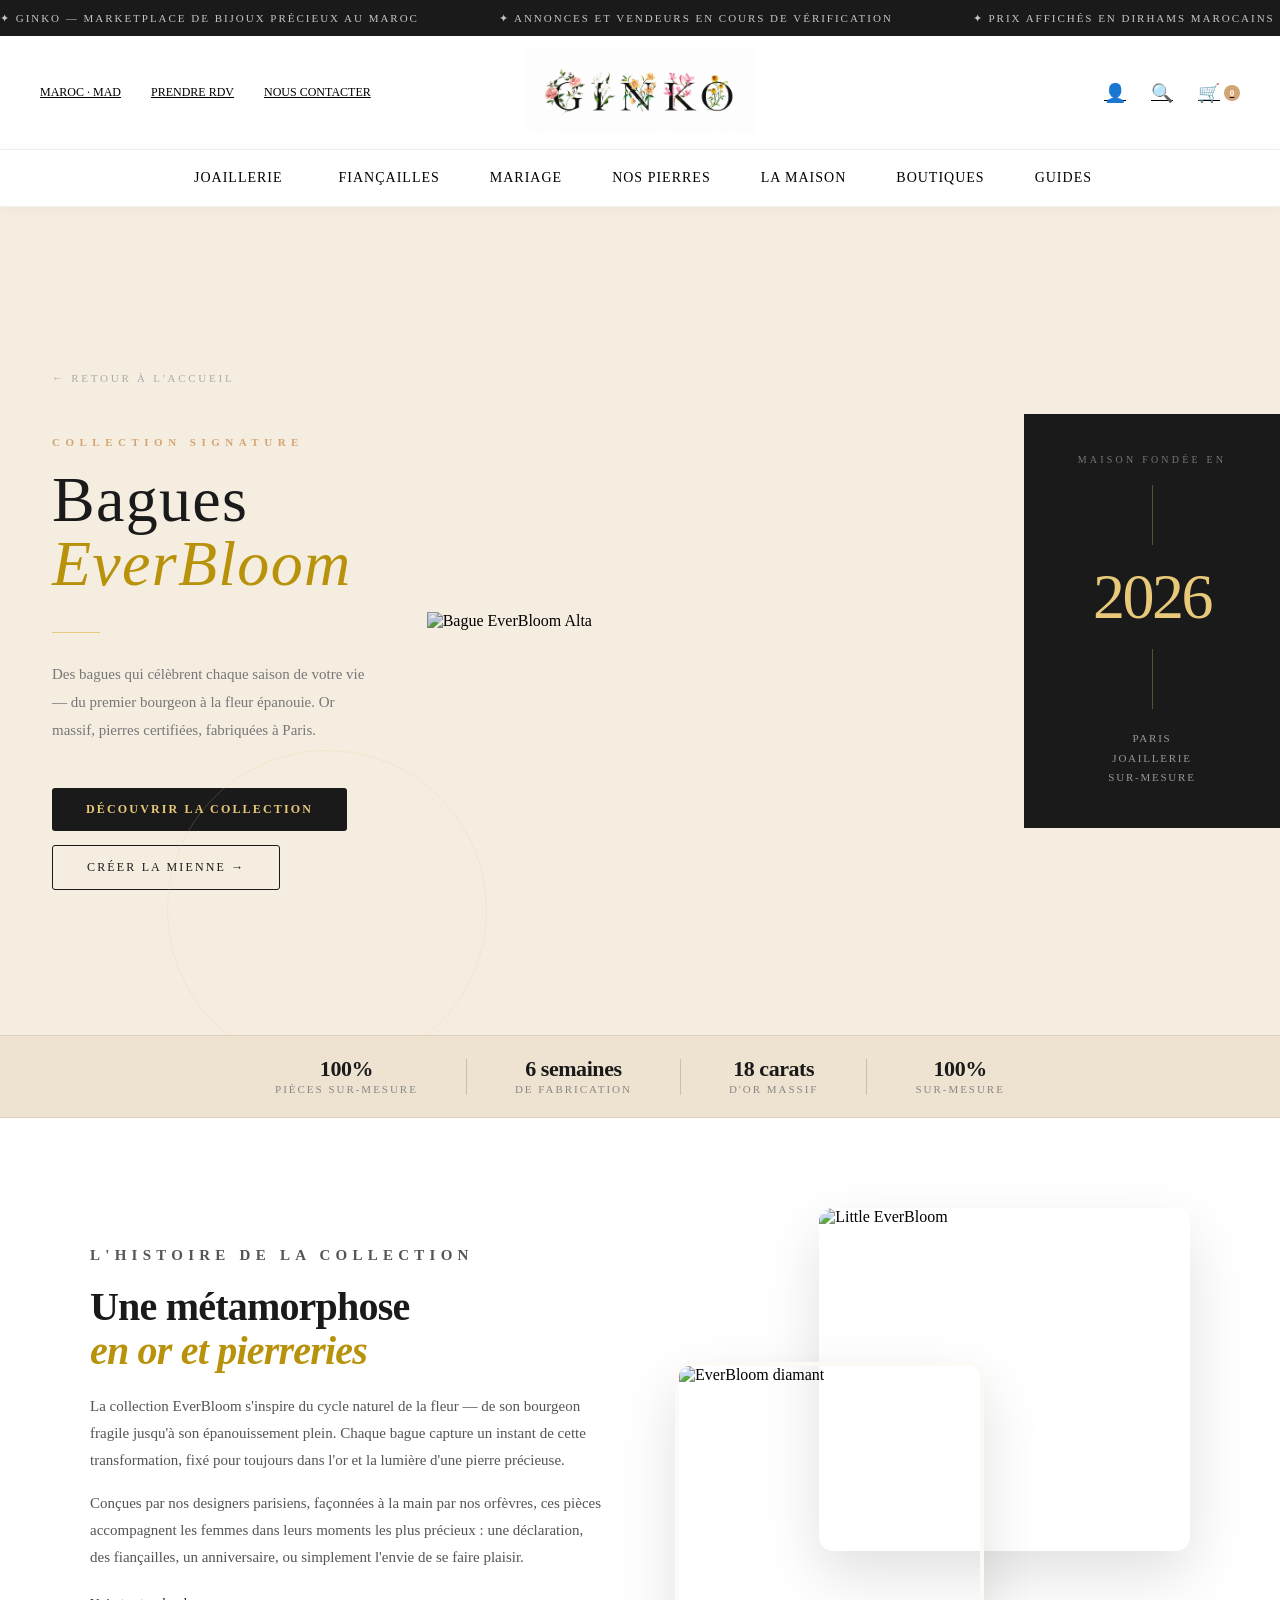
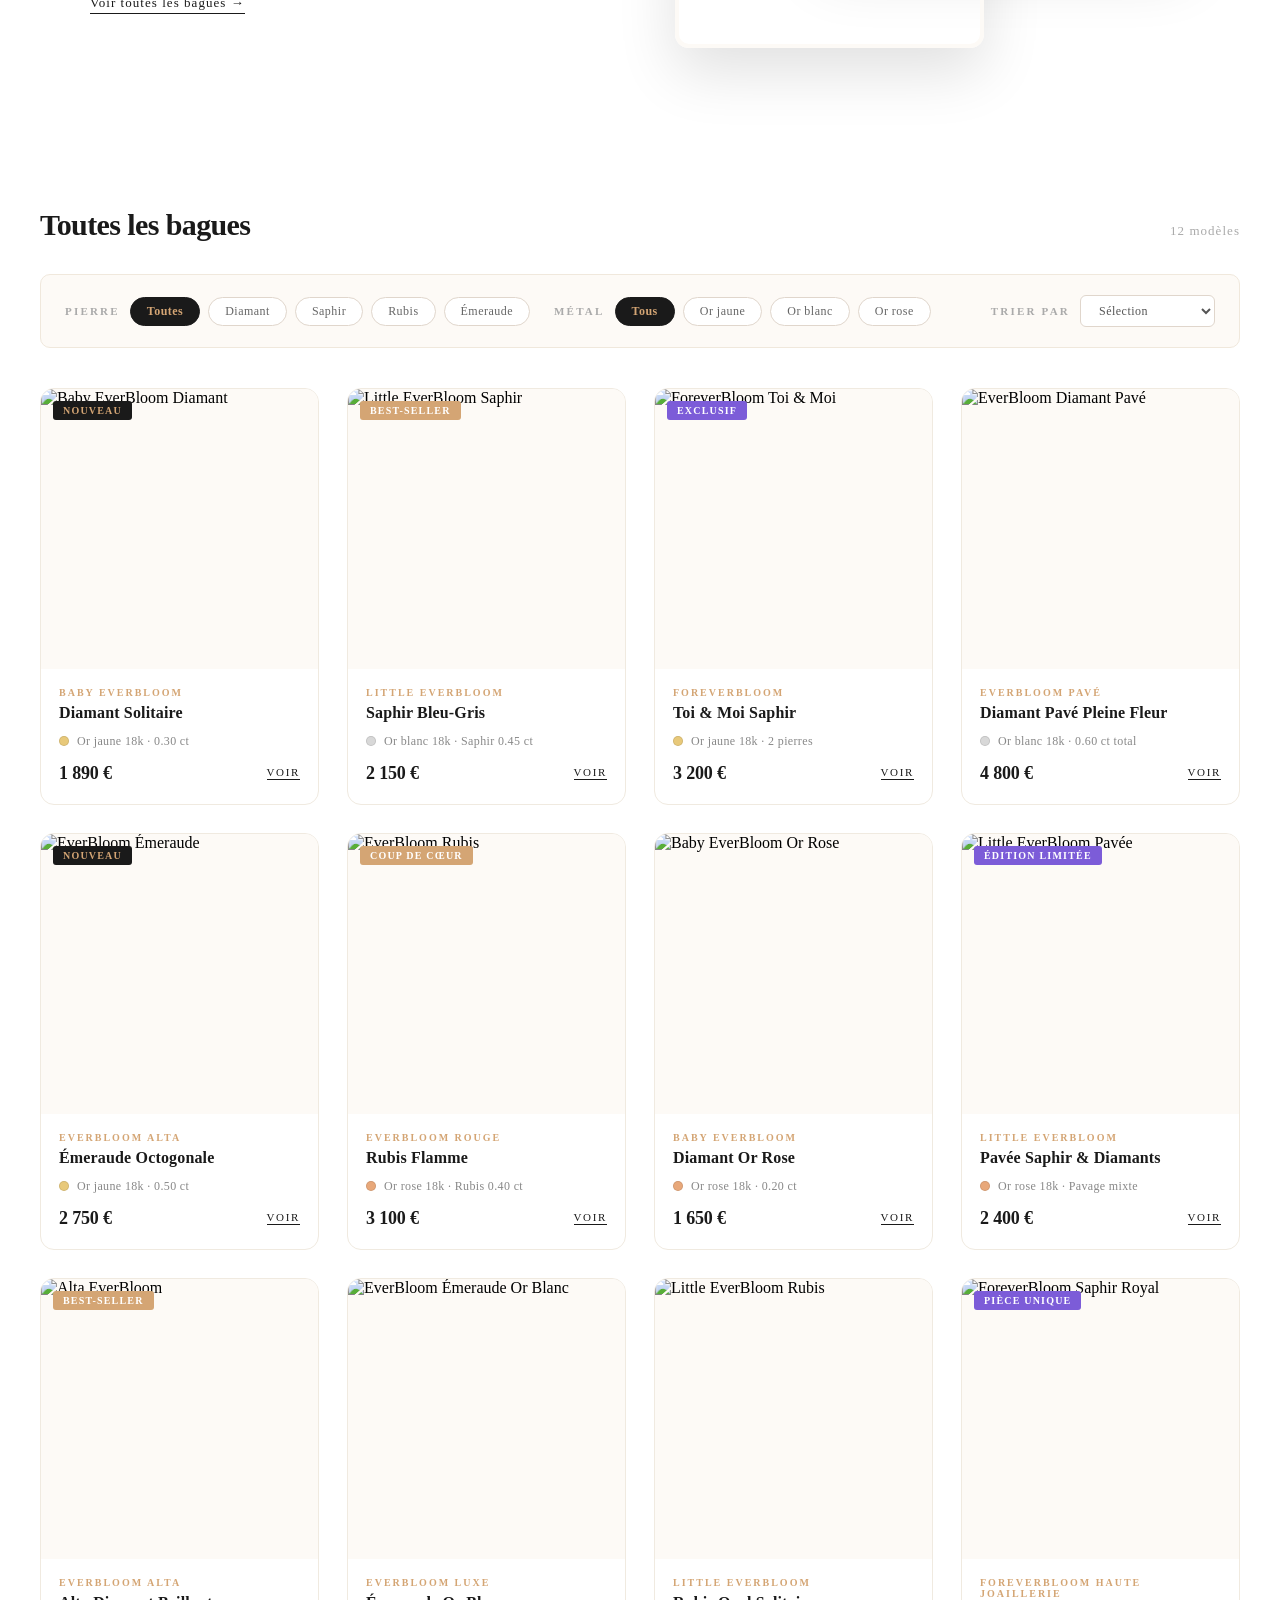
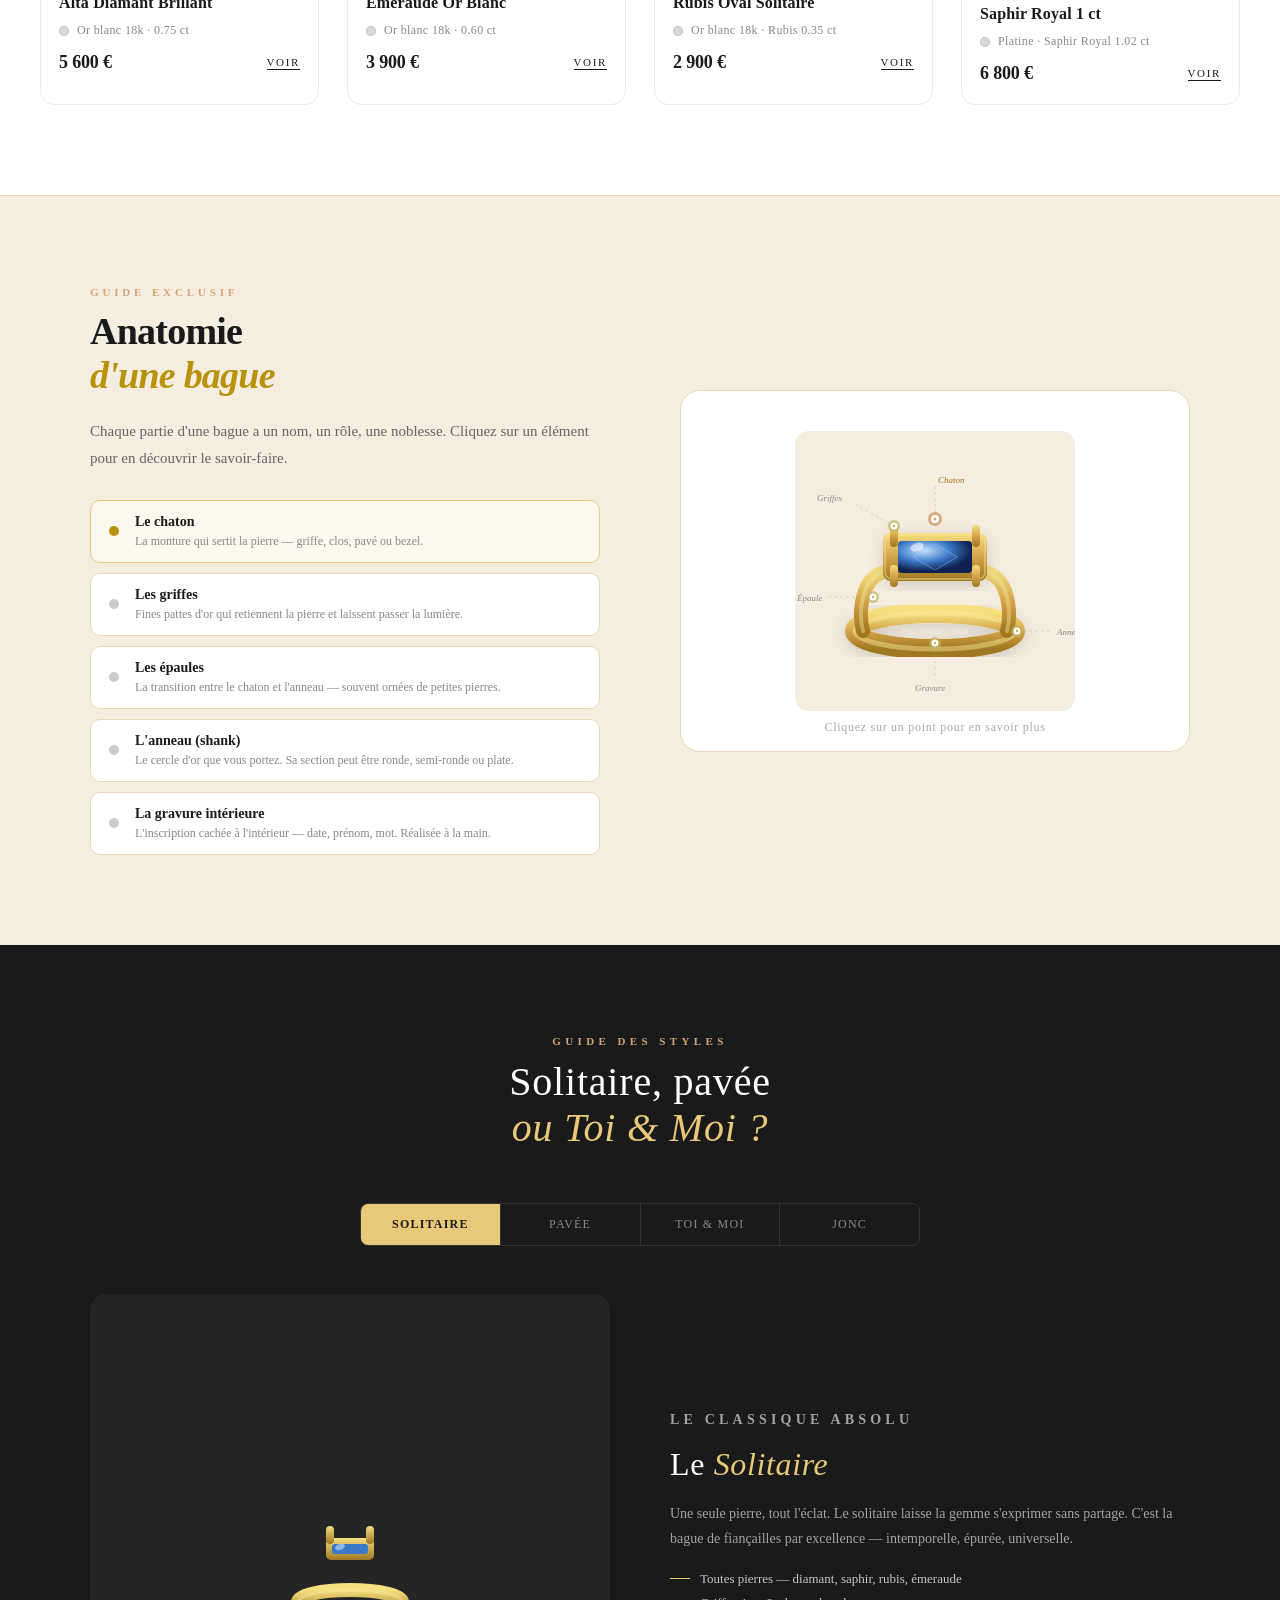
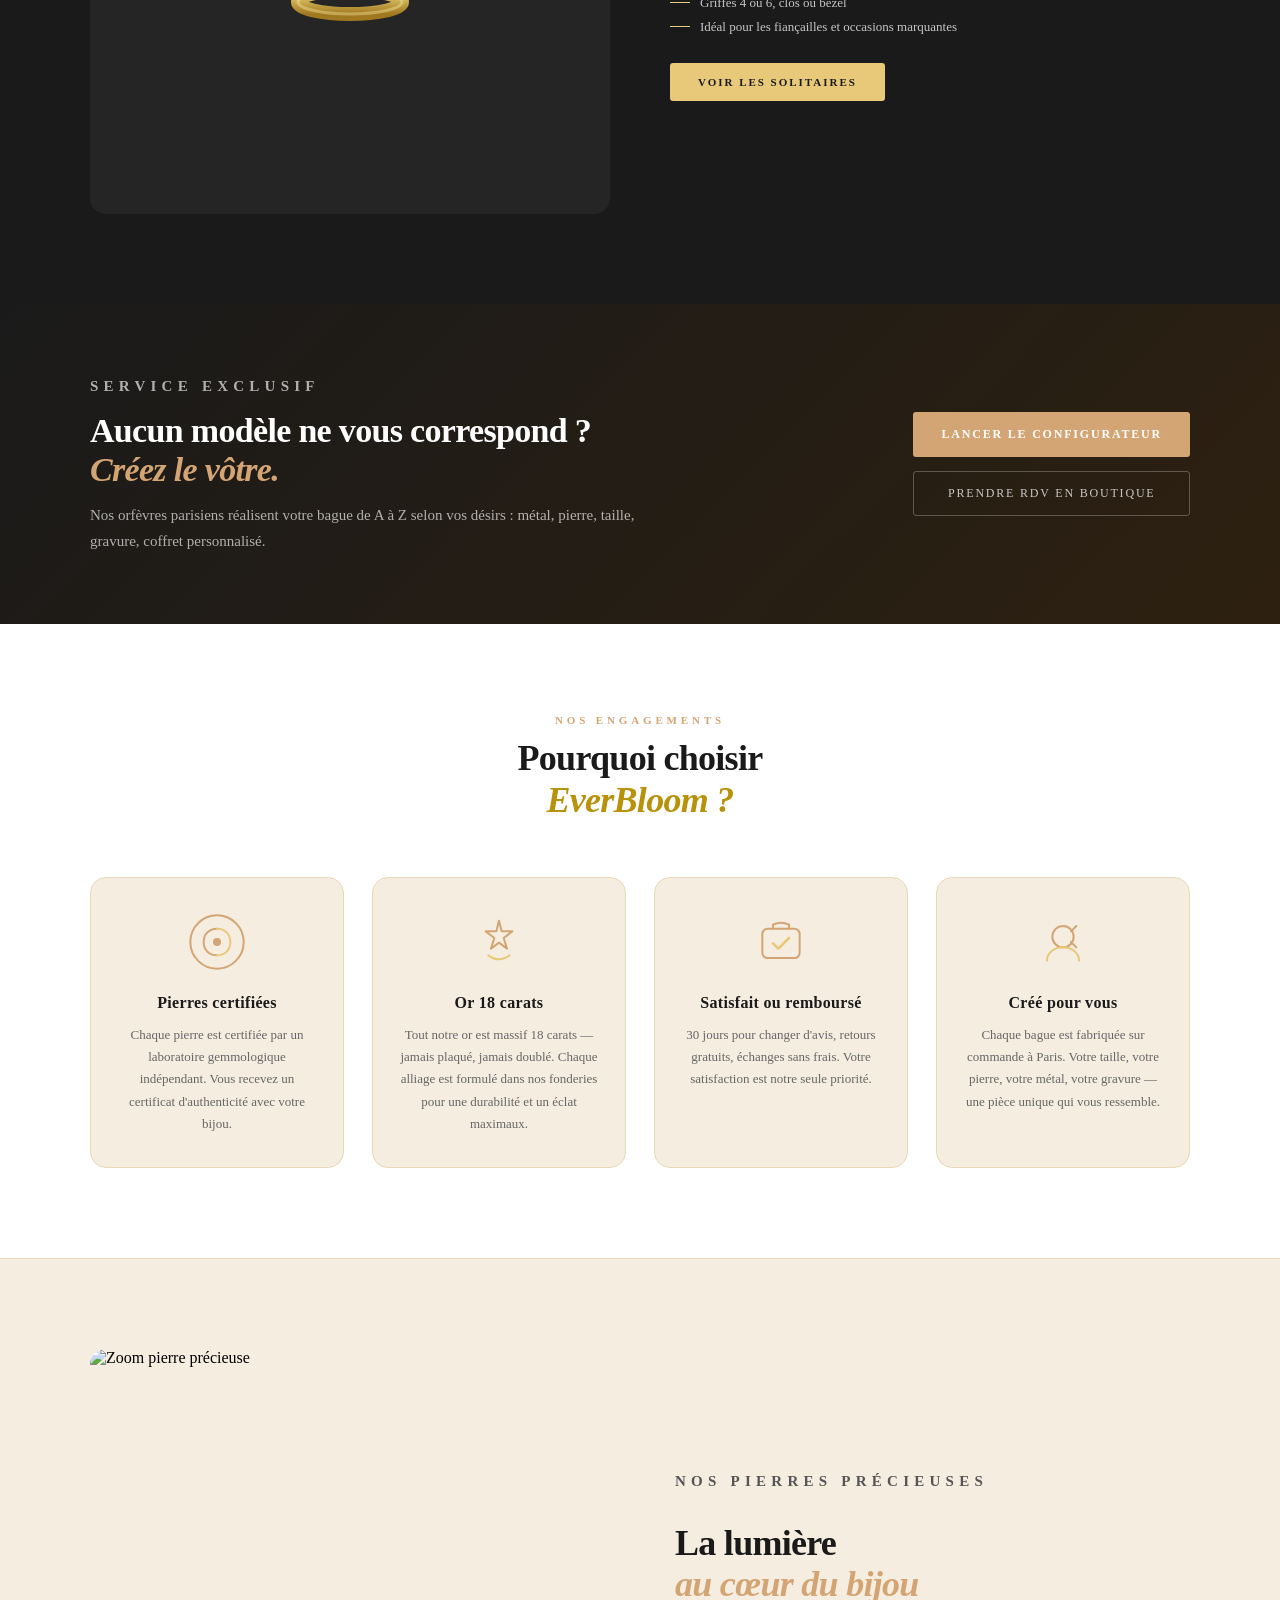
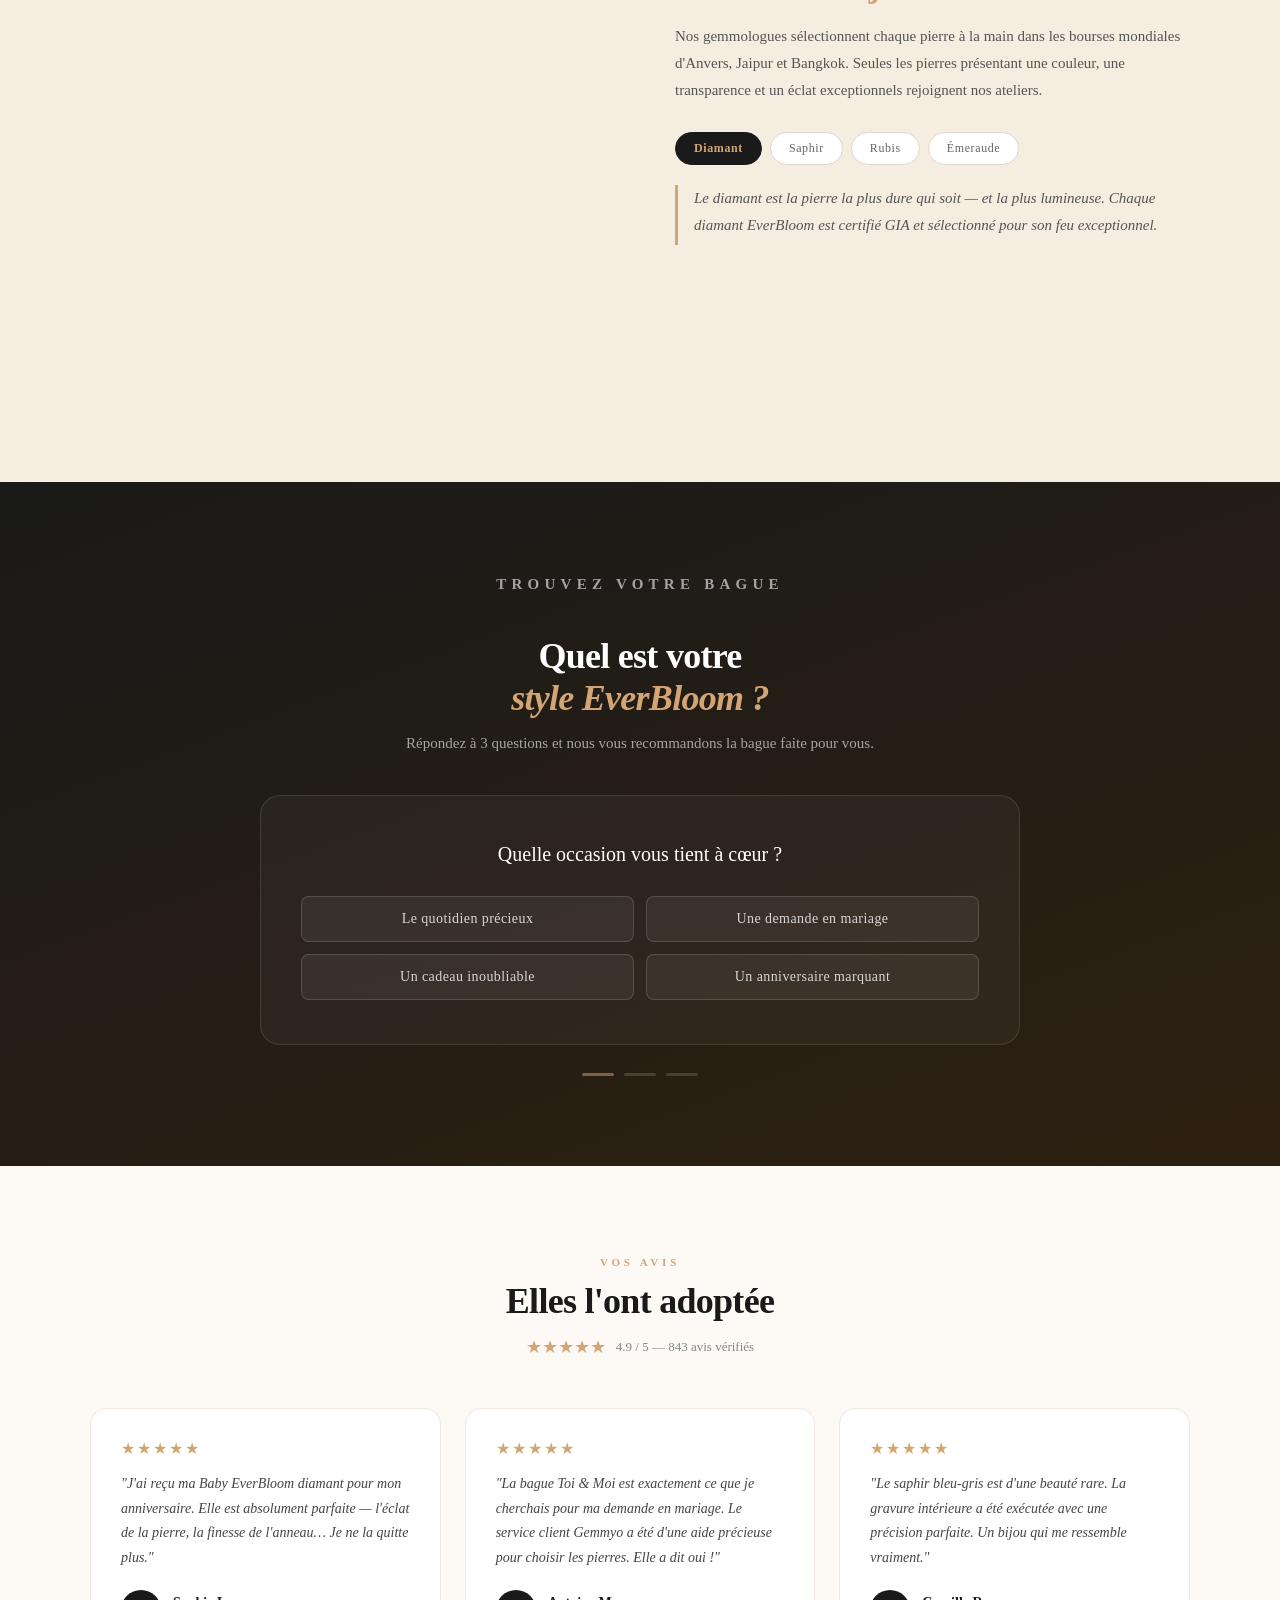
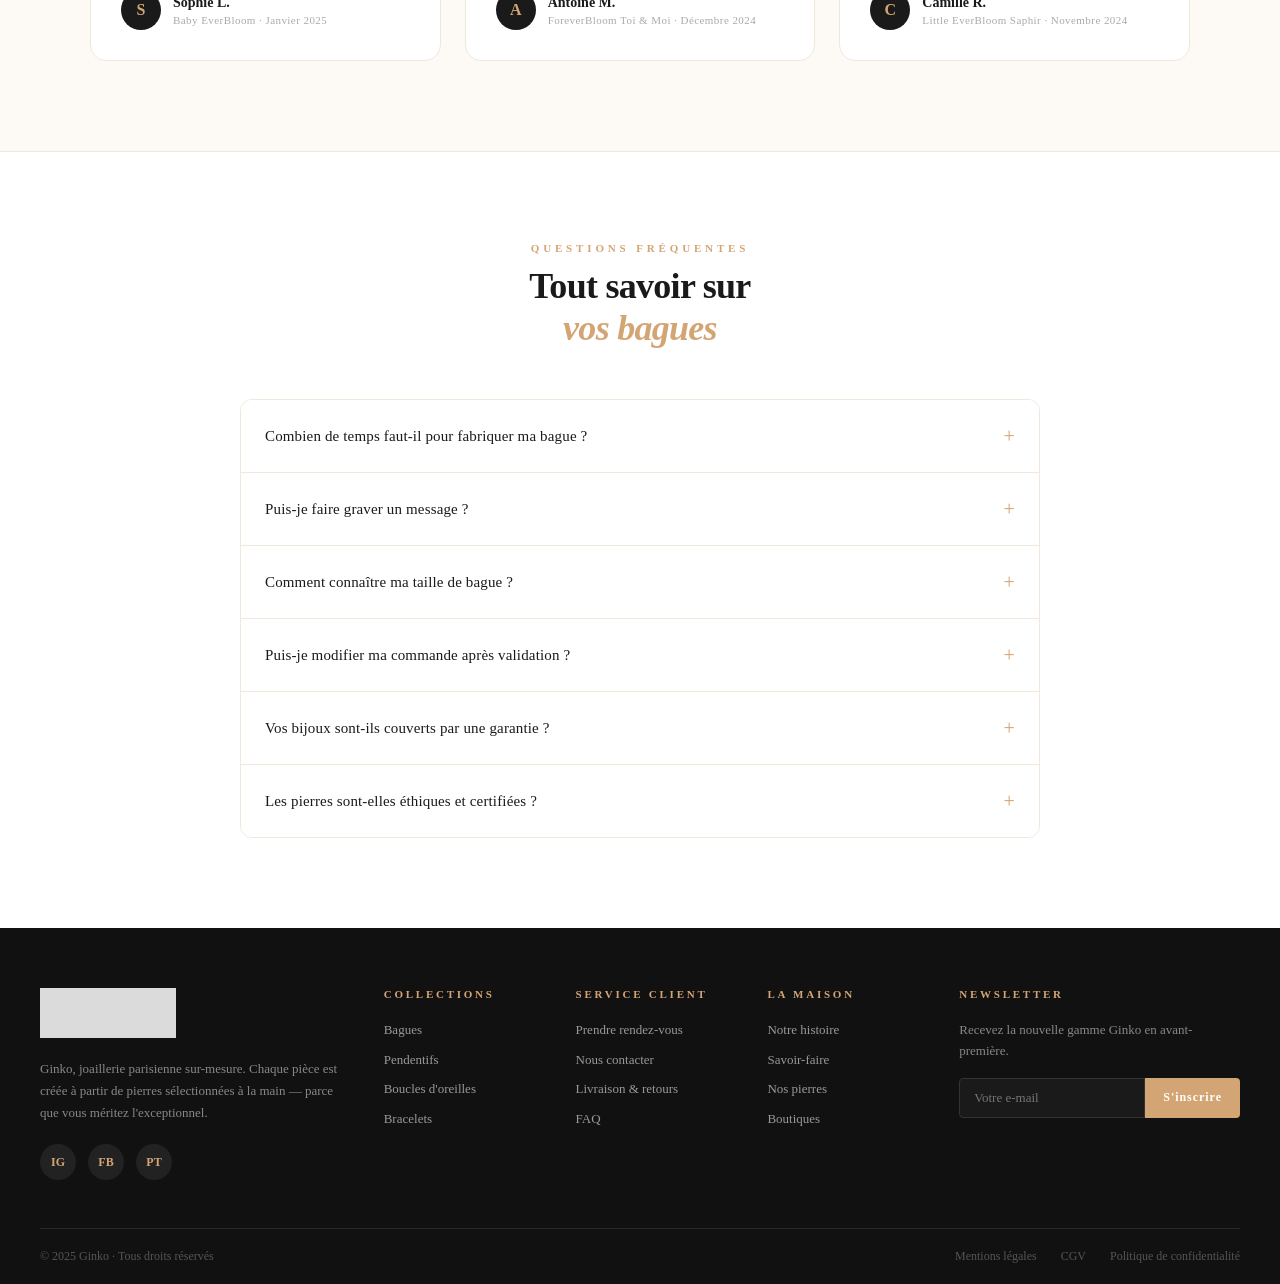
==== commit 7fe45823: "Corriger les promesses commerciales et la devise affichée" ====
--- a/bague.html
+++ b/bague.html
@@ -6,7 +6,7 @@
     <meta charset="utf-8">
     <meta name="viewport" content="width=device-width,initial-scale=1">
     <title>Bagues — Ginko Joaillerie</title>
-    <meta name="description" content="Bagues Ginko en or 18 carats et pierres précieuses certifiées. Solitaires, pavées, toi & moi — créées sur-mesure dans nos ateliers parisiens.">
+    <meta name="description" content="Découvrez les annonces de bagues proposées par des vendeurs sur Ginko au Maroc. Les caractéristiques des bijoux doivent être vérifiées avant toute transaction.">
     <style>
     /* ══════════════════════════════════════════════
        PALETTE EXCLUSIVE — champagne / or jaune / noir
@@ -419,19 +419,19 @@
     <!-- ══ TICKER PROMO ══ -->
     <div class="promo-ticker">
         <div class="ticker-track">
-            <span>✦ Livraison offerte dès 500 € &nbsp;·&nbsp; Retours gratuits 30 jours</span>
-            <span>✦ Chaque bijou fabriqué à la main en 4–6 semaines</span>
-            <span>✦ Pierres certifiées GIA &nbsp;·&nbsp; Or 18 carats massif</span>
-            <span>✦ Livraison offerte dès 500 € &nbsp;·&nbsp; Retours gratuits 30 jours</span>
-            <span>✦ Chaque bijou fabriqué à la main en 4–6 semaines</span>
-            <span>✦ Pierres certifiées GIA &nbsp;·&nbsp; Or 18 carats massif</span>
+            <span>✦ Ginko — marketplace de bijoux précieux au Maroc</span>
+            <span>✦ Annonces et vendeurs en cours de vérification</span>
+            <span>✦ Prix affichés en dirhams marocains (MAD)</span>
+            <span>✦ Ginko — marketplace de bijoux précieux au Maroc</span>
+            <span>✦ Annonces et vendeurs en cours de vérification</span>
+            <span>✦ Prix affichés en dirhams marocains (MAD)</span>
         </div>
     </div>
 
     <!-- ══ HEADER ══ -->
     <div class="header-top">
         <div class="header-top-left">
-            <a href="#">FR/EUR</a>
+            <a href="#">MAROC · MAD</a>
             <a href="#">PRENDRE RDV</a>
             <a href="#">NOUS CONTACTER</a>
         </div>
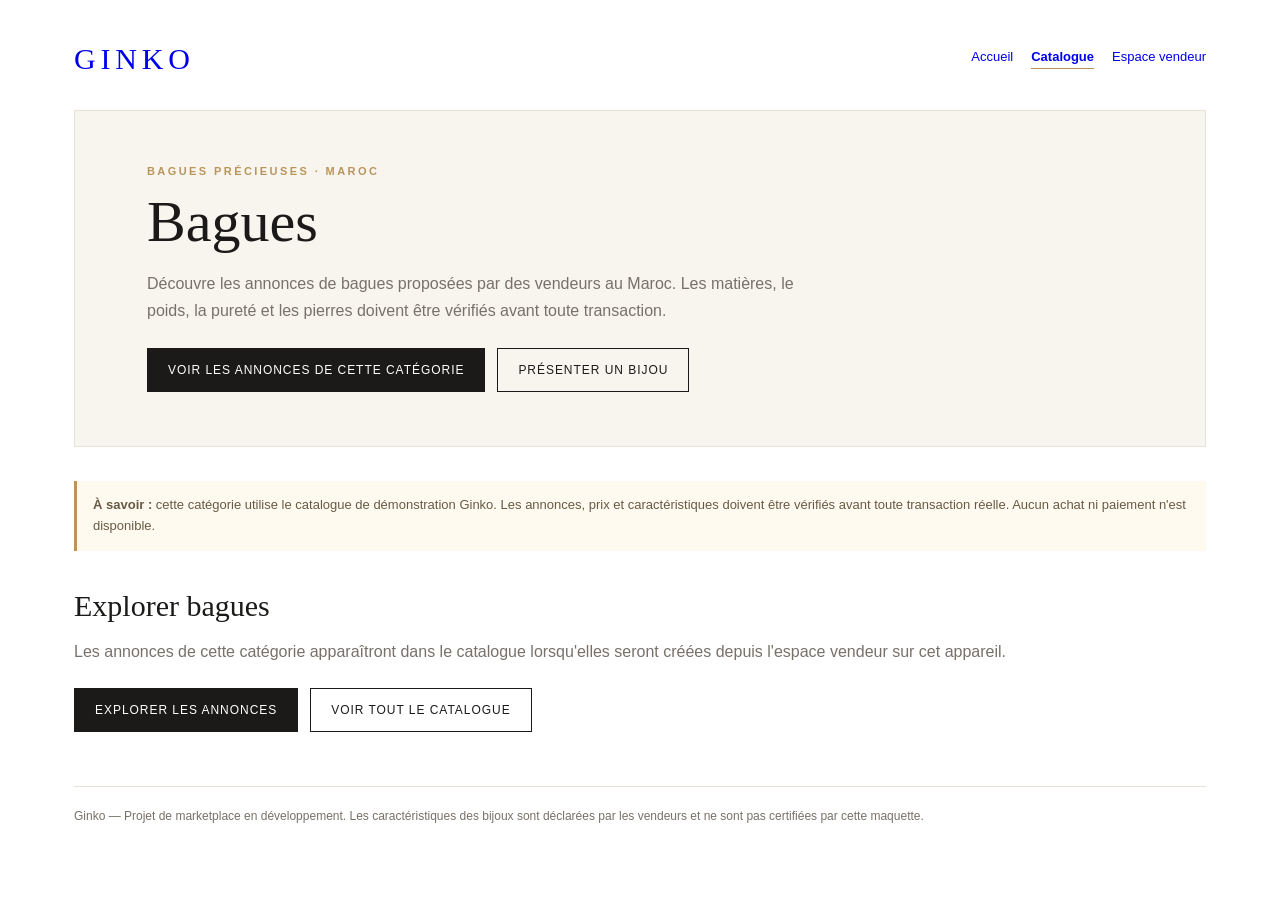
==== commit ab0c54c4: "Corriger la navigation et harmoniser la marketplace Ginko" ====
--- a/bague.html
+++ b/bague.html
@@ -1,1766 +1,39 @@
-<!DOCTYPE html>
+<!doctype html>
 <html lang="fr">
 <head>
-    <link rel="stylesheet" href="gemmyo2.css">
-    <link rel="stylesheet" href="bague.css">
-    <meta charset="utf-8">
-    <meta name="viewport" content="width=device-width,initial-scale=1">
-    <title>Bagues — Ginko Joaillerie</title>
-    <meta name="description" content="Découvrez les annonces de bagues proposées par des vendeurs sur Ginko au Maroc. Les caractéristiques des bijoux doivent être vérifiées avant toute transaction.">
-    <style>
-    /* ══════════════════════════════════════════════
-       PALETTE EXCLUSIVE — champagne / or jaune / noir
-    ══════════════════════════════════════════════ */
-    :root {
-        --bg-hero:   #f5ede0;
-        --bg-champ:  #f5ede0;
-        --or-jaune:  #e8c97a;
-        --or-fonce:  #b8920a;
-        --noir:      #1a1a1a;
-        --accent:    #d4a574;
-    }
-
-    /* ══════════════════════════════════════════════
-       HERO — 3 BANDES HORIZONTALES
-    ══════════════════════════════════════════════ */
-    .bague-hero {
-        display: grid;
-        grid-template-columns: 1fr 1.4fr 0.6fr;
-        min-height: 92vh;
-        overflow: hidden;
-        /* override bague.css */
-        background: var(--bg-champ) !important;
-        position: relative;
-        max-height: none !important;
-    }
-    /* Annuler overlay et bg hérités */
-    .bague-hero-bg, .bague-hero-overlay { display: none !important; }
-    .hero-scroll-hint { display: none !important; }
-
-    /* Bande 1 — texte */
-    .bague-hero-band-text {
-        background: var(--bg-champ);
-        display: flex;
-        flex-direction: column;
-        justify-content: center;
-        padding: 100px 52px 80px 52px;
-        position: relative;
-        z-index: 2;
-    }
-    .bague-hero-back-link {
-        display: inline-block;
-        color: #aaa;
-        font-size: 11px;
-        letter-spacing: 0.25em;
-        text-decoration: none;
-        text-transform: uppercase;
-        margin-bottom: 52px;
-        transition: color .2s;
-    }
-    .bague-hero-back-link:hover { color: var(--accent); }
-    .bague-hero-eyebrow {
-        font-size: 11px;
-        letter-spacing: 0.5em;
-        text-transform: uppercase;
-        color: var(--accent);
-        margin-bottom: 20px;
-        font-weight: 600;
-    }
-    .bague-hero-h1 {
-        font-size: clamp(52px, 5vw, 80px);
-        font-weight: 200;
-        letter-spacing: 0.02em;
-        line-height: 1.0;
-        color: var(--noir);
-        margin: 0 0 8px;
-    }
-    .bague-hero-h1 em {
-        font-style: italic;
-        font-weight: 400;
-        color: var(--or-fonce);
-        display: block;
-    }
-    .bague-hero-rule {
-        width: 48px; height: 1.5px;
-        background: var(--or-jaune);
-        margin: 28px 0;
-    }
-    .bague-hero-sub {
-        font-size: 15px;
-        color: #777;
-        line-height: 1.85;
-        max-width: 360px;
-        margin-bottom: 44px;
-    }
-    .bague-hero-ctas {
-        display: flex;
-        gap: 14px;
-        flex-wrap: wrap;
-    }
-    .bague-hero-ctas .hero-btn-primary {
-        background: var(--noir);
-        color: var(--or-jaune);
-        border: none;
-    }
-    .bague-hero-ctas .hero-btn-primary:hover { background: #333; }
-    .bague-hero-ctas .hero-btn-secondary {
-        border-color: var(--noir);
-        color: var(--noir);
-        background: transparent;
-    }
-    /* Cercle décoratif champagne */
-    .bague-hero-deco {
-        position: absolute;
-        bottom: -100px; right: -60px;
-        width: 320px; height: 320px;
-        border-radius: 50%;
-        border: 1px solid rgba(232,201,122,0.22);
-        pointer-events: none;
-    }
-
-    /* Bande 2 — photo */
-    .bague-hero-band-img {
-        overflow: hidden;
-        position: relative;
-    }
-    .bague-hero-band-img img {
-        width: 100%; height: 100%;
-        object-fit: cover;
-        object-position: center 20%;
-        display: block;
-        filter: brightness(0.9) saturate(0.85);
-        transition: transform 10s ease;
-    }
-    .bague-hero:hover .bague-hero-band-img img { transform: scale(1.04); }
-
-    /* Bande 3 — chiffre anniversaire */
-    .bague-hero-band-date {
-        background: var(--noir);
-        display: flex;
-        flex-direction: column;
-        align-items: center;
-        justify-content: center;
-        gap: 12px;
-        padding: 40px 24px;
-    }
-    .bague-hero-year {
-        font-size: clamp(56px, 5vw, 88px);
-        font-weight: 200;
-        color: var(--or-jaune);
-        letter-spacing: -0.04em;
-        line-height: 1;
-    }
-    .bague-hero-since {
-        font-size: 10px;
-        letter-spacing: 0.32em;
-        text-transform: uppercase;
-        color: rgba(255,255,255,0.4);
-        text-align: center;
-    }
-    .bague-hero-band-date-rule {
-        width: 1px; height: 60px;
-        background: rgba(232,201,122,0.3);
-        margin: 8px 0;
-    }
-    .bague-hero-tagline {
-        font-size: 11px;
-        color: rgba(255,255,255,0.55);
-        letter-spacing: 0.16em;
-        text-transform: uppercase;
-        text-align: center;
-        line-height: 1.8;
-    }
-
-    @media (max-width: 900px) {
-        .bague-hero { grid-template-columns: 1fr; grid-template-rows: auto; min-height: auto; }
-        .bague-hero-band-img { height: 55vw; min-height: 260px; order: -1; }
-        .bague-hero-band-text { padding: 48px 28px 40px; }
-        .bague-hero-band-date { flex-direction: row; flex-wrap: wrap; justify-content: center; padding: 20px 28px; gap: 24px; }
-        .bague-hero-band-date-rule { width: 40px; height: 1px; }
-    }
-
-    /* ══════════════════════════════════════════════
-       BANDE STATS — fond champagne (remplace noir)
-    ══════════════════════════════════════════════ */
-    .stats-bar {
-        background: #ede3d0 !important;
-        border-top: 1px solid #ddd0b8;
-        border-bottom: 1px solid #ddd0b8;
-    }
-    .stat-num  { color: var(--noir) !important; }
-    .stat-label { color: #888 !important; }
-    .stat-divider { background: #ccc0a4 !important; }
-
-    /* ══════════════════════════════════════════════
-       SECTION ÉDITORIALE — fond légèrement champagne
-    ══════════════════════════════════════════════ */
-    .editorial-section { background: #fff !important; }
-    .editorial-text h2 em { color: var(--or-fonce) !important; }
-
-    /* ══════════════════════════════════════════════
-       ANATOMIE DE LA BAGUE — section exclusive
-    ══════════════════════════════════════════════ */
-    .anatomie-section {
-        padding: 90px 40px;
-        background: var(--bg-champ);
-        border-top: 1px solid #e8d8b8;
-    }
-    .anatomie-inner {
-        max-width: 1100px;
-        margin: 0 auto;
-        display: grid;
-        grid-template-columns: 1fr 1fr;
-        gap: 80px;
-        align-items: center;
-    }
-    .anatomie-eyebrow {
-        font-size: 11px; letter-spacing: 0.35em;
-        text-transform: uppercase; color: var(--accent);
-        margin-bottom: 12px; font-weight: 600;
-    }
-    .anatomie-inner h2 {
-        font-size: clamp(26px, 3.5vw, 38px);
-        color: var(--noir); line-height: 1.15;
-        margin-bottom: 20px; letter-spacing: -0.02em;
-    }
-    .anatomie-inner h2 em { font-style: italic; color: var(--or-fonce); }
-    .anatomie-intro { font-size: 15px; color: #666; line-height: 1.8; margin-bottom: 28px; }
-    .anatomie-parts {
-        display: flex;
-        flex-direction: column;
-        gap: 10px;
-    }
-    .anat-part {
-        display: flex;
-        align-items: center;
-        gap: 16px;
-        padding: 13px 18px;
-        border: 1.5px solid #e8d8b8;
-        border-radius: 10px;
-        cursor: pointer;
-        background: #fff;
-        transition: border-color .2s, background .2s;
-    }
-    .anat-part:hover, .anat-part.active {
-        border-color: var(--or-jaune);
-        background: #fdf8ee;
-    }
-    .anat-dot {
-        width: 10px; height: 10px;
-        border-radius: 50%; flex-shrink: 0;
-        background: #ccc;
-        transition: background .2s;
-    }
-    .anat-part.active .anat-dot { background: var(--or-fonce); }
-    .anat-part-text strong {
-        display: block; font-size: 14px;
-        color: var(--noir); margin-bottom: 1px;
-    }
-    .anat-part-text span { font-size: 12px; color: #888; }
-    /* Visuel SVG bague */
-    .anatomie-visual {
-        display: flex;
-        align-items: center;
-        justify-content: center;
-        background: #fff;
-        border-radius: 20px;
-        border: 1px solid #e8d8b8;
-        padding: 40px 32px;
-        position: relative;
-    }
-    .anat-svg { display: block; }
-    .anat-svg-point { cursor: pointer; }
-    .anat-svg-tooltip {
-        position: absolute;
-        bottom: 16px; left: 50%;
-        transform: translateX(-50%);
-        font-size: 12px; color: #aaa;
-        letter-spacing: 0.06em; text-align: center;
-        pointer-events: none;
-    }
-    @media (max-width: 800px) { .anatomie-inner { grid-template-columns: 1fr; gap: 40px; } }
-
-    /* ══════════════════════════════════════════════
-       COMPARATEUR DE STYLES — section exclusive
-    ══════════════════════════════════════════════ */
-    .comparateur-section {
-        padding: 90px 40px;
-        background: var(--noir);
-    }
-    .comparateur-inner { max-width: 1100px; margin: 0 auto; }
-    .comparateur-header { text-align: center; margin-bottom: 52px; }
-    .comparateur-eyebrow {
-        font-size: 11px; letter-spacing: 0.4em; text-transform: uppercase;
-        color: var(--accent); margin-bottom: 12px; font-weight: 600;
-    }
-    .comparateur-header h2 {
-        font-size: clamp(26px, 3.5vw, 40px);
-        color: #fff; font-weight: 200; letter-spacing: 0.02em; line-height: 1.15;
-    }
-    .comparateur-header h2 em { font-style: italic; color: var(--or-jaune); font-weight: 400; }
-    .comparateur-tabs {
-        display: flex;
-        justify-content: center;
-        gap: 0;
-        margin-bottom: 48px;
-        border: 1px solid #333;
-        border-radius: 8px;
-        overflow: hidden;
-        max-width: 560px;
-        margin-left: auto;
-        margin-right: auto;
-    }
-    .comp-tab {
-        flex: 1;
-        padding: 13px 20px;
-        background: transparent;
-        border: none;
-        font-size: 12px;
-        letter-spacing: 0.1em;
-        text-transform: uppercase;
-        cursor: pointer;
-        color: #888;
-        font-family: inherit;
-        transition: background .2s, color .2s;
-        border-right: 1px solid #333;
-    }
-    .comp-tab:last-child { border-right: none; }
-    .comp-tab.active { background: var(--or-jaune); color: var(--noir); font-weight: 700; }
-    .comp-panel { display: none; }
-    .comp-panel.active { display: grid; grid-template-columns: 1fr 1fr; gap: 60px; align-items: center; }
-    .comp-visual {
-        background: #252525;
-        border-radius: 16px;
-        padding: 48px;
-        display: flex;
-        align-items: center;
-        justify-content: center;
-        aspect-ratio: 1;
-    }
-    .comp-visual svg { max-width: 180px; max-height: 180px; }
-    .comp-info {}
-    .comp-style-name {
-        font-size: 11px; letter-spacing: 0.3em; text-transform: uppercase;
-        color: var(--or-jaune); margin-bottom: 12px; font-weight: 600;
-    }
-    .comp-info h3 {
-        font-size: clamp(22px, 2.5vw, 32px);
-        color: #fff; font-weight: 200; letter-spacing: 0.02em;
-        line-height: 1.15; margin-bottom: 18px;
-    }
-    .comp-info h3 em { font-style: italic; color: var(--or-jaune); }
-    .comp-info p { font-size: 14px; color: rgba(255,255,255,.6); line-height: 1.8; margin-bottom: 14px; }
-    .comp-traits {
-        display: flex;
-        flex-direction: column;
-        gap: 8px;
-        margin-top: 20px;
-    }
-    .comp-trait {
-        display: flex;
-        align-items: center;
-        gap: 10px;
-        font-size: 13px;
-        color: rgba(255,255,255,.75);
-    }
-    .comp-trait::before {
-        content: '';
-        display: block;
-        width: 20px; height: 1px;
-        background: var(--or-jaune);
-        flex-shrink: 0;
-    }
-    .comp-cta {
-        display: inline-block;
-        margin-top: 28px;
-        padding: 13px 28px;
-        background: var(--or-jaune);
-        color: var(--noir);
-        font-size: 11px;
-        letter-spacing: 0.18em;
-        text-transform: uppercase;
-        text-decoration: none;
-        font-weight: 700;
-        border-radius: 3px;
-        transition: background .2s;
-    }
-    .comp-cta:hover { background: #d4b850; }
-    @media (max-width: 800px) {
-        .comp-panel.active { grid-template-columns: 1fr; gap: 32px; }
-        .comp-visual { aspect-ratio: auto; padding: 32px; }
-        .comparateur-tabs { max-width: 100%; }
-        .comp-tab { font-size: 10px; padding: 11px 10px; }
-    }
-
-    /* ══════════════════════════════════════════════
-       ZOOM MATIÈRE — fond champagne
-    ══════════════════════════════════════════════ */
-    .matiere-section { background: var(--bg-champ) !important; border-top: 1px solid #e8d8b8; }
-
-    /* ══════════════════════════════════════════════
-       QUIZ — accentuation or jaune
-    ══════════════════════════════════════════════ */
-    .quiz-choice:hover, .quiz-choice.selected {
-        border-color: var(--or-jaune) !important;
-        background: #fdf8ee !important;
-        color: var(--noir) !important;
-    }
-
-    /* ══════════════════════════════════════════════
-       WHY SECTION — cartes champagne
-    ══════════════════════════════════════════════ */
-    .why-section { background: #fff !important; }
-    .why-card { background: var(--bg-champ) !important; border-color: #e8d8b8 !important; }
-    .why-header h2 em { color: var(--or-fonce) !important; }
-    </style>
+  <meta charset="utf-8">
+  <meta name="viewport" content="width=device-width,initial-scale=1">
+  <meta name="description" content="Découvre les annonces de bagues proposées par des vendeurs au Maroc. Les matières, le poids, la pureté et les pierres doivent être vérifiés avant toute transaction.">
+  <title>Bagues — Ginko</title>
+  <link rel="stylesheet" href="marketplace.css">
 </head>
-<body>
-
-    <!-- ══ TICKER PROMO ══ -->
-    <div class="promo-ticker">
-        <div class="ticker-track">
-            <span>✦ Ginko — marketplace de bijoux précieux au Maroc</span>
-            <span>✦ Annonces et vendeurs en cours de vérification</span>
-            <span>✦ Prix affichés en dirhams marocains (MAD)</span>
-            <span>✦ Ginko — marketplace de bijoux précieux au Maroc</span>
-            <span>✦ Annonces et vendeurs en cours de vérification</span>
-            <span>✦ Prix affichés en dirhams marocains (MAD)</span>
-        </div>
+<body class="marketplace">
+  <main class="market-shell">
+    <header class="market-top">
+      <a class="market-brand" href="index.html" aria-label="Ginko accueil">GINKO</a>
+      <nav class="market-nav" aria-label="Navigation principale">
+        <a href="index.html">Accueil</a>
+        <a href="catalogue.html" aria-current="page">Catalogue</a>
+        <a href="espace-vendeur.html">Espace vendeur</a>
+      </nav>
+    </header>
+    <section class="market-hero">
+      <div class="eyebrow">Bagues précieuses · Maroc</div>
+      <h1>Bagues</h1>
+      <p>Découvre les annonces de bagues proposées par des vendeurs au Maroc. Les matières, le poids, la pureté et les pierres doivent être vérifiés avant toute transaction.</p>
+      <div class="market-actions">
+        <a class="btn" href="catalogue.html?category=Bague">Voir les annonces de cette catégorie</a>
+        <a class="btn secondary" href="espace-vendeur.html">Présenter un bijou</a>
+      </div>
+    </section>
+    <div class="market-note"><strong>À savoir :</strong> cette catégorie utilise le catalogue de démonstration Ginko. Les annonces, prix et caractéristiques doivent être vérifiés avant toute transaction réelle. Aucun achat ni paiement n'est disponible.</div>
+    <h2 class="market-section-title">Explorer bagues</h2>
+    <p class="market-subtitle">Les annonces de cette catégorie apparaîtront dans le catalogue lorsqu'elles seront créées depuis l'espace vendeur sur cet appareil.</p>
+    <div class="market-actions">
+      <a class="btn" href="catalogue.html?category=Bague">Explorer les annonces</a>
+      <a class="btn secondary" href="catalogue.html">Voir tout le catalogue</a>
     </div>
-
-    <!-- ══ HEADER ══ -->
-    <div class="header-top">
-        <div class="header-top-left">
-            <a href="#">MAROC · MAD</a>
-            <a href="#">PRENDRE RDV</a>
-            <a href="#">NOUS CONTACTER</a>
-        </div>
-        <div class="header-logo">
-            <a href="index.html"><img src="ginko2.jpg" alt="Ginko Joaillerie"></a>
-        </div>
-        <div class="header-top-right">
-            <a href="#" title="Mon Compte">👤</a>
-            <a href="#" title="Rechercher">🔍</a>
-            <a href="panier.html" title="Panier" class="cart-icon">🛒 <span class="cart-count" id="cartCount">0</span></a>
-        </div>
-    </div>
-    <div class="header-nav" id="headerNav">
-        <button class="burger-btn" id="burgerBtn" aria-label="Menu"><span></span><span></span><span></span></button>
-        <div class="nav-links" id="navLinks">
-            <div class="nav-item">
-                <button class="nav-item-toggle" id="joaillerieToggle">JOAILLERIE <span class="nav-arrow">›</span></button>
-                <div class="mega-menu">
-                    <div class="mega-columns">
-                        <div class="mega-column">
-                            <h4>Collections</h4>
-                            <a href="#">Ginko Signature</a>
-                            <a href="#">Aurore</a>
-                            <a href="#">Profondeur</a>
-                            <a href="#">Forêt</a>
-                            <a href="#">Nuit</a>
-                        </div>
-                        <div class="mega-column">
-                            <h4>Bijoux Femme</h4>
-                            <a href="bague.html" class="nav-active">Bagues</a>
-                            <a href="pendentifs.html">Pendentifs</a>
-                            <a href="boucles-doreilles.html">Boucles d'oreilles</a>
-                            <a href="bracelets.html">Bracelets</a>
-                        </div>
-                        <div class="mega-column">
-                            <h4>Sélections</h4>
-                            <a href="#">Nouveautés</a>
-                            <a href="#">Idées cadeaux</a>
-                            <a href="#">Disponibles immédiatement</a>
-                        </div>
-                        <div class="mega-column mega-visual">
-                            <img src="https://cdn.gemmyo.com/build/gemmyo-theme/images/homepage/new-arrivals/packshot-bbeb-diamant.png" alt="Visuel Joaillerie">
-                        </div>
-                    </div>
-                </div>
-                <div class="mobile-submenu" id="joaillerieSubmenu">
-                    <a href="bague.html" class="nav-active">Bagues</a>
-                    <a href="pendentifs.html">Pendentifs</a>
-                    <a href="boucles-doreilles.html">Boucles d'oreilles</a>
-                    <a href="bracelets.html">Bracelets</a>
-                    <a href="#">Nouveautés</a>
-                    <a href="#">Idées cadeaux</a>
-                </div>
-            </div>
-            <a href="#">FIANÇAILLES</a>
-            <a href="#">MARIAGE</a>
-            <a href="#">NOS PIERRES</a>
-            <a href="#">LA MAISON</a>
-            <a href="#">BOUTIQUES</a>
-            <a href="#">GUIDES</a>
-        </div>
-    </div>
-
-    <!-- ══════════════════════════════════════
-         HERO — 3 BANDES
-    ══════════════════════════════════════ -->
-    <section class="bague-hero">
-        <!-- Éléments hérités masqués par CSS -->
-        <div class="bague-hero-bg"></div>
-        <div class="bague-hero-overlay"></div>
-        <div class="bague-hero-content" style="display:none"></div>
-
-        <!-- Bande 1 : texte -->
-        <div class="bague-hero-band-text">
-            <a class="bague-hero-back-link" href="index.html">← Retour à l'accueil</a>
-            <p class="bague-hero-eyebrow">Collection Signature</p>
-            <h1 class="bague-hero-h1">
-                Bagues<br>
-                <em>EverBloom</em>
-            </h1>
-            <div class="bague-hero-rule"></div>
-            <p class="bague-hero-sub">Des bagues qui célèbrent chaque saison de votre vie — du premier bourgeon à la fleur épanouie. Or massif, pierres certifiées, fabriquées à Paris.</p>
-            <div class="bague-hero-ctas">
-                <a href="#catalogue" class="hero-btn-primary">Découvrir la collection</a>
-                <a href="#configurateur-bague" class="hero-btn-secondary">Créer la mienne →</a>
-            </div>
-            <div class="bague-hero-deco"></div>
-        </div>
-
-        <!-- Bande 2 : photo -->
-        <div class="bague-hero-band-img">
-            <img src="https://cdn.gemmyo.com/build/gemmyo-theme/images/collections/joaillerie_collections_everbloom/alta/baby-everbloom-alta-zoom-x.jpg" alt="Bague EverBloom Alta">
-        </div>
-
-        <!-- Bande 3 : chiffre / signature -->
-        <div class="bague-hero-band-date">
-            <span class="bague-hero-since">Maison fondée en</span>
-            <div class="bague-hero-band-date-rule"></div>
-            <span class="bague-hero-year">2026</span>
-            <div class="bague-hero-band-date-rule"></div>
-            <span class="bague-hero-tagline">Paris<br>Joaillerie<br>Sur‑mesure</span>
-        </div>
-    </section>
-
-    <!-- ══════════════════════════════════════
-         BARRE CHIFFRES CLÉS
-    ══════════════════════════════════════ -->
-    <div class="stats-bar">
-        <div class="stat-item"><span class="stat-num">100%</span><span class="stat-label">pièces sur-mesure</span></div>
-        <div class="stat-divider"></div>
-        <div class="stat-item"><span class="stat-num">6 semaines</span><span class="stat-label">de fabrication</span></div>
-        <div class="stat-divider"></div>
-        <div class="stat-item"><span class="stat-num">18 carats</span><span class="stat-label">d'or massif</span></div>
-        <div class="stat-divider"></div>
-        <div class="stat-item"><span class="stat-num">100%</span><span class="stat-label">sur-mesure</span></div>
-    </div>
-
-    <!-- ══════════════════════════════════════
-         INTRO EDITORIALE
-    ══════════════════════════════════════ -->
-    <section class="editorial-section">
-        <div class="editorial-inner">
-            <div class="editorial-text">
-                <p class="editorial-eyebrow">L'histoire de la collection</p>
-                <h2>Une métamorphose<br><em>en or et pierreries</em></h2>
-                <p>La collection EverBloom s'inspire du cycle naturel de la fleur — de son bourgeon fragile jusqu'à son épanouissement plein. Chaque bague capture un instant de cette transformation, fixé pour toujours dans l'or et la lumière d'une pierre précieuse.</p>
-                <p>Conçues par nos designers parisiens, façonnées à la main par nos orfèvres, ces pièces accompagnent les femmes dans leurs moments les plus précieux : une déclaration, des fiançailles, un anniversaire, ou simplement l'envie de se faire plaisir.</p>
-                <a href="#catalogue" class="editorial-link">Voir toutes les bagues →</a>
-            </div>
-            <div class="editorial-visual">
-                <div class="editorial-img-stack">
-                    <img class="stack-img stack-back" src="https://cdn.gemmyo.com/build/gemmyo-theme/images/homepage/new-arrivals/packshot-little-everbloom-saphir-bleu-gris.png" alt="Little EverBloom">
-                    <img class="stack-img stack-front" src="https://cdn.gemmyo.com/build/gemmyo-theme/images/homepage/new-arrivals/packshot-bbeb-diamant.png" alt="EverBloom diamant">
-                </div>
-            </div>
-        </div>
-    </section>
-
-    <!-- ══════════════════════════════════════
-         FILTRES + CATALOGUE
-    ══════════════════════════════════════ -->
-    <section class="catalogue-section" id="catalogue">
-        <div class="catalogue-inner">
-            <div class="catalogue-header">
-                <h2>Toutes les bagues</h2>
-                <p class="catalogue-count" id="catalogCount">12 modèles</p>
-            </div>
-
-            <!-- Filtres -->
-            <div class="filters-bar">
-                <div class="filter-group">
-                    <span class="filter-label">Pierre</span>
-                    <div class="filter-pills" id="filterStone">
-                        <button class="filter-pill active" data-filter="all">Toutes</button>
-                        <button class="filter-pill" data-filter="diamant">Diamant</button>
-                        <button class="filter-pill" data-filter="saphir">Saphir</button>
-                        <button class="filter-pill" data-filter="rubis">Rubis</button>
-                        <button class="filter-pill" data-filter="emeraude">Émeraude</button>
-                    </div>
-                </div>
-                <div class="filter-group">
-                    <span class="filter-label">Métal</span>
-                    <div class="filter-pills" id="filterMetal">
-                        <button class="filter-pill active" data-metal="all">Tous</button>
-                        <button class="filter-pill" data-metal="or-jaune">Or jaune</button>
-                        <button class="filter-pill" data-metal="or-blanc">Or blanc</button>
-                        <button class="filter-pill" data-metal="or-rose">Or rose</button>
-                    </div>
-                </div>
-                <div class="filter-group filter-sort">
-                    <span class="filter-label">Trier par</span>
-                    <select class="sort-select" id="sortSelect">
-                        <option value="default">Sélection</option>
-                        <option value="price-asc">Prix croissant</option>
-                        <option value="price-desc">Prix décroissant</option>
-                    </select>
-                </div>
-            </div>
-
-            <!-- Grille produits -->
-            <div class="product-grid" id="productGrid">
-
-                <article class="product-card" data-stone="diamant" data-metal="or-jaune" data-price="1890">
-                    <div class="product-img-wrap">
-                        <img src="https://cdn.gemmyo.com/build/gemmyo-theme/images/homepage/new-arrivals/packshot-bbeb-diamant.png" alt="Baby EverBloom Diamant">
-                        <div class="product-badges">
-                            <span class="badge badge-new">Nouveau</span>
-                        </div>
-                        <div class="product-actions">
-                            <button class="action-btn wishlist-btn" title="Coup de cœur">♡</button>
-                            <a href="#configurateur-bague" class="action-btn config-quick-btn" title="Personnaliser">✦</a>
-                        </div>
-                    </div>
-                    <div class="product-info">
-                        <p class="product-collection">Baby EverBloom</p>
-                        <h3 class="product-name">Diamant Solitaire</h3>
-                        <div class="product-meta">
-                            <span class="metal-dot" style="background:#e8c97a"></span>
-                            <span class="product-detail">Or jaune 18k · 0.30 ct</span>
-                        </div>
-                        <div class="product-price-row">
-                            <span class="product-price">1 890 €</span>
-                            <a href="#" class="product-cta">Voir</a>
-                        </div>
-                    </div>
-                </article>
-
-                <article class="product-card" data-stone="saphir" data-metal="or-blanc" data-price="2150">
-                    <div class="product-img-wrap">
-                        <img src="https://cdn.gemmyo.com/build/gemmyo-theme/images/homepage/new-arrivals/packshot-little-everbloom-saphir-bleu-gris.png" alt="Little EverBloom Saphir">
-                        <div class="product-badges">
-                            <span class="badge badge-bestseller">Best-seller</span>
-                        </div>
-                        <div class="product-actions">
-                            <button class="action-btn wishlist-btn" title="Coup de cœur">♡</button>
-                            <a href="#configurateur-bague" class="action-btn config-quick-btn" title="Personnaliser">✦</a>
-                        </div>
-                    </div>
-                    <div class="product-info">
-                        <p class="product-collection">Little EverBloom</p>
-                        <h3 class="product-name">Saphir Bleu-Gris</h3>
-                        <div class="product-meta">
-                            <span class="metal-dot" style="background:#d8d8d8"></span>
-                            <span class="product-detail">Or blanc 18k · Saphir 0.45 ct</span>
-                        </div>
-                        <div class="product-price-row">
-                            <span class="product-price">2 150 €</span>
-                            <a href="#" class="product-cta">Voir</a>
-                        </div>
-                    </div>
-                </article>
-
-                <article class="product-card" data-stone="saphir" data-metal="or-jaune" data-price="3200">
-                    <div class="product-img-wrap">
-                        <img src="https://cdn.gemmyo.com/build/gemmyo-theme/images/homepage/new-arrivals/packshot-everbloom-toi-et-moi-saphir.png" alt="ForeverBloom Toi & Moi">
-                        <div class="product-badges">
-                            <span class="badge badge-exclusive">Exclusif</span>
-                        </div>
-                        <div class="product-actions">
-                            <button class="action-btn wishlist-btn" title="Coup de cœur">♡</button>
-                            <a href="#configurateur-bague" class="action-btn config-quick-btn" title="Personnaliser">✦</a>
-                        </div>
-                    </div>
-                    <div class="product-info">
-                        <p class="product-collection">ForeverBloom</p>
-                        <h3 class="product-name">Toi & Moi Saphir</h3>
-                        <div class="product-meta">
-                            <span class="metal-dot" style="background:#e8c97a"></span>
-                            <span class="product-detail">Or jaune 18k · 2 pierres</span>
-                        </div>
-                        <div class="product-price-row">
-                            <span class="product-price">3 200 €</span>
-                            <a href="#" class="product-cta">Voir</a>
-                        </div>
-                    </div>
-                </article>
-
-                <article class="product-card" data-stone="diamant" data-metal="or-blanc" data-price="4800">
-                    <div class="product-img-wrap">
-                        <img src="https://cdn.gemmyo.com/build/gemmyo-theme/images/pierres_precieuses/gallery/diamond/header-diamant-m.jpg" alt="EverBloom Diamant Pavé">
-                        <div class="product-badges"></div>
-                        <div class="product-actions">
-                            <button class="action-btn wishlist-btn" title="Coup de cœur">♡</button>
-                            <a href="#configurateur-bague" class="action-btn config-quick-btn" title="Personnaliser">✦</a>
-                        </div>
-                    </div>
-                    <div class="product-info">
-                        <p class="product-collection">EverBloom Pavé</p>
-                        <h3 class="product-name">Diamant Pavé Pleine Fleur</h3>
-                        <div class="product-meta">
-                            <span class="metal-dot" style="background:#d8d8d8"></span>
-                            <span class="product-detail">Or blanc 18k · 0.60 ct total</span>
-                        </div>
-                        <div class="product-price-row">
-                            <span class="product-price">4 800 €</span>
-                            <a href="#" class="product-cta">Voir</a>
-                        </div>
-                    </div>
-                </article>
-
-                <article class="product-card" data-stone="emeraude" data-metal="or-jaune" data-price="2750">
-                    <div class="product-img-wrap">
-                        <img src="https://cdn.gemmyo.com/build/gemmyo-theme/images/pierres_precieuses/gallery/green/header-vert-m.jpg" alt="EverBloom Émeraude">
-                        <div class="product-badges">
-                            <span class="badge badge-new">Nouveau</span>
-                        </div>
-                        <div class="product-actions">
-                            <button class="action-btn wishlist-btn" title="Coup de cœur">♡</button>
-                            <a href="#configurateur-bague" class="action-btn config-quick-btn" title="Personnaliser">✦</a>
-                        </div>
-                    </div>
-                    <div class="product-info">
-                        <p class="product-collection">EverBloom Alta</p>
-                        <h3 class="product-name">Émeraude Octogonale</h3>
-                        <div class="product-meta">
-                            <span class="metal-dot" style="background:#e8c97a"></span>
-                            <span class="product-detail">Or jaune 18k · 0.50 ct</span>
-                        </div>
-                        <div class="product-price-row">
-                            <span class="product-price">2 750 €</span>
-                            <a href="#" class="product-cta">Voir</a>
-                        </div>
-                    </div>
-                </article>
-
-                <article class="product-card" data-stone="rubis" data-metal="or-rose" data-price="3100">
-                    <div class="product-img-wrap">
-                        <img src="https://cdn.gemmyo.com/build/gemmyo-theme/images/pierres_precieuses/gallery/pink/header-rose-m.jpg" alt="EverBloom Rubis">
-                        <div class="product-badges">
-                            <span class="badge badge-bestseller">Coup de cœur</span>
-                        </div>
-                        <div class="product-actions">
-                            <button class="action-btn wishlist-btn" title="Coup de cœur">♡</button>
-                            <a href="#configurateur-bague" class="action-btn config-quick-btn" title="Personnaliser">✦</a>
-                        </div>
-                    </div>
-                    <div class="product-info">
-                        <p class="product-collection">EverBloom Rouge</p>
-                        <h3 class="product-name">Rubis Flamme</h3>
-                        <div class="product-meta">
-                            <span class="metal-dot" style="background:#e8a87a"></span>
-                            <span class="product-detail">Or rose 18k · Rubis 0.40 ct</span>
-                        </div>
-                        <div class="product-price-row">
-                            <span class="product-price">3 100 €</span>
-                            <a href="#" class="product-cta">Voir</a>
-                        </div>
-                    </div>
-                </article>
-
-                <article class="product-card" data-stone="diamant" data-metal="or-rose" data-price="1650">
-                    <div class="product-img-wrap">
-                        <img src="https://cdn.gemmyo.com/build/gemmyo-theme/images/collections/joaillerie_collections_everbloom/bbeb/baby-everbloom-x.jpg" alt="Baby EverBloom Or Rose">
-                        <div class="product-badges"></div>
-                        <div class="product-actions">
-                            <button class="action-btn wishlist-btn" title="Coup de cœur">♡</button>
-                            <a href="#configurateur-bague" class="action-btn config-quick-btn" title="Personnaliser">✦</a>
-                        </div>
-                    </div>
-                    <div class="product-info">
-                        <p class="product-collection">Baby EverBloom</p>
-                        <h3 class="product-name">Diamant Or Rose</h3>
-                        <div class="product-meta">
-                            <span class="metal-dot" style="background:#e8a87a"></span>
-                            <span class="product-detail">Or rose 18k · 0.20 ct</span>
-                        </div>
-                        <div class="product-price-row">
-                            <span class="product-price">1 650 €</span>
-                            <a href="#" class="product-cta">Voir</a>
-                        </div>
-                    </div>
-                </article>
-
-                <article class="product-card" data-stone="saphir" data-metal="or-rose" data-price="2400">
-                    <div class="product-img-wrap">
-                        <img src="https://cdn.gemmyo.com/build/gemmyo-theme/images/collections/joaillerie_collections_everbloom/little-everbloom/little-everbloom-pavee-x.jpg" alt="Little EverBloom Pavée">
-                        <div class="product-badges">
-                            <span class="badge badge-exclusive">Édition limitée</span>
-                        </div>
-                        <div class="product-actions">
-                            <button class="action-btn wishlist-btn" title="Coup de cœur">♡</button>
-                            <a href="#configurateur-bague" class="action-btn config-quick-btn" title="Personnaliser">✦</a>
-                        </div>
-                    </div>
-                    <div class="product-info">
-                        <p class="product-collection">Little EverBloom</p>
-                        <h3 class="product-name">Pavée Saphir & Diamants</h3>
-                        <div class="product-meta">
-                            <span class="metal-dot" style="background:#e8a87a"></span>
-                            <span class="product-detail">Or rose 18k · Pavage mixte</span>
-                        </div>
-                        <div class="product-price-row">
-                            <span class="product-price">2 400 €</span>
-                            <a href="#" class="product-cta">Voir</a>
-                        </div>
-                    </div>
-                </article>
-
-                <article class="product-card" data-stone="diamant" data-metal="or-blanc" data-price="5600">
-                    <div class="product-img-wrap">
-                        <img src="https://cdn.gemmyo.com/build/gemmyo-theme/images/collections/joaillerie_collections_everbloom/alta/baby-everbloom-alta-2-x.jpg" alt="Alta EverBloom">
-                        <div class="product-badges">
-                            <span class="badge badge-bestseller">Best-seller</span>
-                        </div>
-                        <div class="product-actions">
-                            <button class="action-btn wishlist-btn" title="Coup de cœur">♡</button>
-                            <a href="#configurateur-bague" class="action-btn config-quick-btn" title="Personnaliser">✦</a>
-                        </div>
-                    </div>
-                    <div class="product-info">
-                        <p class="product-collection">EverBloom Alta</p>
-                        <h3 class="product-name">Alta Diamant Brillant</h3>
-                        <div class="product-meta">
-                            <span class="metal-dot" style="background:#d8d8d8"></span>
-                            <span class="product-detail">Or blanc 18k · 0.75 ct</span>
-                        </div>
-                        <div class="product-price-row">
-                            <span class="product-price">5 600 €</span>
-                            <a href="#" class="product-cta">Voir</a>
-                        </div>
-                    </div>
-                </article>
-
-                <article class="product-card" data-stone="emeraude" data-metal="or-blanc" data-price="3900">
-                    <div class="product-img-wrap">
-                        <img src="https://cdn.gemmyo.com/build/gemmyo-theme/images/pierres_precieuses/gallery/blue/header-pierre-bleu-m.jpg" alt="EverBloom Émeraude Or Blanc">
-                        <div class="product-badges"></div>
-                        <div class="product-actions">
-                            <button class="action-btn wishlist-btn" title="Coup de cœur">♡</button>
-                            <a href="#configurateur-bague" class="action-btn config-quick-btn" title="Personnaliser">✦</a>
-                        </div>
-                    </div>
-                    <div class="product-info">
-                        <p class="product-collection">EverBloom Luxe</p>
-                        <h3 class="product-name">Émeraude Or Blanc</h3>
-                        <div class="product-meta">
-                            <span class="metal-dot" style="background:#d8d8d8"></span>
-                            <span class="product-detail">Or blanc 18k · 0.60 ct</span>
-                        </div>
-                        <div class="product-price-row">
-                            <span class="product-price">3 900 €</span>
-                            <a href="#" class="product-cta">Voir</a>
-                        </div>
-                    </div>
-                </article>
-
-                <article class="product-card" data-stone="rubis" data-metal="or-blanc" data-price="2900">
-                    <div class="product-img-wrap">
-                        <img src="https://cdn.gemmyo.com/build/gemmyo-theme/images/collections/joaillerie_collections_everbloom/little-everbloom/little-everbloom-x.jpg" alt="Little EverBloom Rubis">
-                        <div class="product-badges"></div>
-                        <div class="product-actions">
-                            <button class="action-btn wishlist-btn" title="Coup de cœur">♡</button>
-                            <a href="#configurateur-bague" class="action-btn config-quick-btn" title="Personnaliser">✦</a>
-                        </div>
-                    </div>
-                    <div class="product-info">
-                        <p class="product-collection">Little EverBloom</p>
-                        <h3 class="product-name">Rubis Oval Solitaire</h3>
-                        <div class="product-meta">
-                            <span class="metal-dot" style="background:#d8d8d8"></span>
-                            <span class="product-detail">Or blanc 18k · Rubis 0.35 ct</span>
-                        </div>
-                        <div class="product-price-row">
-                            <span class="product-price">2 900 €</span>
-                            <a href="#" class="product-cta">Voir</a>
-                        </div>
-                    </div>
-                </article>
-
-                <article class="product-card" data-stone="saphir" data-metal="or-blanc" data-price="6800">
-                    <div class="product-img-wrap">
-                        <img src="https://cdn.gemmyo.com/build/gemmyo-theme/images/pierres_precieuses/gallery/blue/header-pierre-bleu-m.jpg" alt="ForeverBloom Saphir Royal">
-                        <div class="product-badges">
-                            <span class="badge badge-exclusive">Pièce unique</span>
-                        </div>
-                        <div class="product-actions">
-                            <button class="action-btn wishlist-btn" title="Coup de cœur">♡</button>
-                            <a href="#configurateur-bague" class="action-btn config-quick-btn" title="Personnaliser">✦</a>
-                        </div>
-                    </div>
-                    <div class="product-info">
-                        <p class="product-collection">ForeverBloom Haute Joaillerie</p>
-                        <h3 class="product-name">Saphir Royal 1 ct</h3>
-                        <div class="product-meta">
-                            <span class="metal-dot" style="background:#d8d8d8"></span>
-                            <span class="product-detail">Platine · Saphir Royal 1.02 ct</span>
-                        </div>
-                        <div class="product-price-row">
-                            <span class="product-price">6 800 €</span>
-                            <a href="#" class="product-cta">Voir</a>
-                        </div>
-                    </div>
-                </article>
-
-            </div><!-- /product-grid -->
-
-            <p class="no-results" id="noResults" style="display:none">Aucun modèle ne correspond à vos filtres. <button class="reset-filters" id="resetFilters">Réinitialiser</button></p>
-        </div>
-    </section>
-
-    <!-- ══════════════════════════════════════
-         ANATOMIE D'UNE BAGUE — section exclusive
-    ══════════════════════════════════════ -->
-    <section class="anatomie-section">
-        <div class="anatomie-inner">
-            <div>
-                <p class="anatomie-eyebrow">Guide exclusif</p>
-                <h2>Anatomie<br><em>d'une bague</em></h2>
-                <p class="anatomie-intro">Chaque partie d'une bague a un nom, un rôle, une noblesse. Cliquez sur un élément pour en découvrir le savoir-faire.</p>
-                <div class="anatomie-parts">
-                    <div class="anat-part active" data-part="chaton">
-                        <div class="anat-dot"></div>
-                        <div class="anat-part-text">
-                            <strong>Le chaton</strong>
-                            <span>La monture qui sertit la pierre — griffe, clos, pavé ou bezel.</span>
-                        </div>
-                    </div>
-                    <div class="anat-part" data-part="griffe">
-                        <div class="anat-dot"></div>
-                        <div class="anat-part-text">
-                            <strong>Les griffes</strong>
-                            <span>Fines pattes d'or qui retiennent la pierre et laissent passer la lumière.</span>
-                        </div>
-                    </div>
-                    <div class="anat-part" data-part="epaule">
-                        <div class="anat-dot"></div>
-                        <div class="anat-part-text">
-                            <strong>Les épaules</strong>
-                            <span>La transition entre le chaton et l'anneau — souvent ornées de petites pierres.</span>
-                        </div>
-                    </div>
-                    <div class="anat-part" data-part="anneau">
-                        <div class="anat-dot"></div>
-                        <div class="anat-part-text">
-                            <strong>L'anneau (shank)</strong>
-                            <span>Le cercle d'or que vous portez. Sa section peut être ronde, semi-ronde ou plate.</span>
-                        </div>
-                    </div>
-                    <div class="anat-part" data-part="gravure">
-                        <div class="anat-dot"></div>
-                        <div class="anat-part-text">
-                            <strong>La gravure intérieure</strong>
-                            <span>L'inscription cachée à l'intérieur — date, prénom, mot. Réalisée à la main.</span>
-                        </div>
-                    </div>
-                </div>
-            </div>
-
-            <!-- SVG anatomie bague -->
-            <div class="anatomie-visual">
-                <svg class="anat-svg" viewBox="0 0 280 280" width="280" height="280"
-                     xmlns="http://www.w3.org/2000/svg">
-                  <defs>
-                    <linearGradient id="orGrad" x1="0" y1="0" x2="0" y2="1">
-                      <stop offset="0%"   stop-color="#f5e080"/>
-                      <stop offset="50%"  stop-color="#d4a44a"/>
-                      <stop offset="100%" stop-color="#a07820"/>
-                    </linearGradient>
-                    <radialGradient id="stoneGrad" cx="35%" cy="30%" r="65%">
-                      <stop offset="0%"   stop-color="#c8e4ff"/>
-                      <stop offset="55%"  stop-color="#3a78c8"/>
-                      <stop offset="100%" stop-color="#102050"/>
-                    </radialGradient>
-                    <filter id="shadow" x="-20%" y="-20%" width="140%" height="140%">
-                      <feDropShadow dx="0" dy="4" stdDeviation="8" flood-opacity="0.15"/>
-                    </filter>
-                  </defs>
-
-                  <!-- Fond -->
-                  <rect width="280" height="280" fill="#f5ede0" rx="14"/>
-
-                  <!-- ══ ANNEAU ══ -->
-                  <ellipse cx="140" cy="200" rx="80" ry="18" fill="none"
-                           stroke="url(#orGrad)" stroke-width="20"
-                           filter="url(#shadow)" id="anatAnneau"/>
-                  <!-- Reflet anneau -->
-                  <ellipse cx="140" cy="200" rx="80" ry="18" fill="none"
-                           stroke="#f8eca0" stroke-width="5" opacity="0.45"/>
-
-                  <!-- ══ ÉPAULES ══ -->
-                  <!-- Épaule gauche -->
-                  <path d="M 68,200 C 64,185 66,168 72,155 C 76,147 84,142 92,140"
-                        fill="none" stroke="url(#orGrad)" stroke-width="14"
-                        stroke-linecap="round" id="anatEpaule"/>
-                  <!-- Épaule droite -->
-                  <path d="M 212,200 C 216,185 214,168 208,155 C 204,147 196,142 188,140"
-                        fill="none" stroke="url(#orGrad)" stroke-width="14"
-                        stroke-linecap="round"/>
-                  <!-- Reflets épaules -->
-                  <path d="M 68,200 C 64,185 66,168 72,155 C 76,147 84,142 92,140"
-                        fill="none" stroke="#f8eca0" stroke-width="4" opacity="0.4" stroke-linecap="round"/>
-                  <path d="M 212,200 C 216,185 214,168 208,155 C 204,147 196,142 188,140"
-                        fill="none" stroke="#f8eca0" stroke-width="4" opacity="0.4" stroke-linecap="round"/>
-
-                  <!-- ══ CHATON (monture) ══ -->
-                  <rect x="88" y="102" width="104" height="48" rx="8"
-                        fill="url(#orGrad)" id="anatChaton" filter="url(#shadow)"/>
-                  <rect x="90" y="104" width="100" height="44" rx="7"
-                        fill="none" stroke="#f8eca0" stroke-width="1.5" opacity="0.5"/>
-
-                  <!-- ══ GRIFFES ══ -->
-                  <!-- 4 griffes aux coins de la pierre -->
-                  <rect x="95"  y="94"  width="8" height="22" rx="4" fill="url(#orGrad)" id="anatGriffe"/>
-                  <rect x="177" y="94"  width="8" height="22" rx="4" fill="url(#orGrad)"/>
-                  <rect x="95"  y="134" width="8" height="22" rx="4" fill="url(#orGrad)"/>
-                  <rect x="177" y="134" width="8" height="22" rx="4" fill="url(#orGrad)"/>
-
-                  <!-- ══ PIERRE ══ -->
-                  <rect x="103" y="110" width="74" height="32" rx="4"
-                        fill="url(#stoneGrad)" id="anatPierre"/>
-                  <!-- Facette centrale -->
-                  <polygon points="140,113 162,126 140,139 118,126"
-                           fill="none" stroke="#90c8ff" stroke-width="0.8" opacity="0.6"/>
-                  <!-- Reflet -->
-                  <ellipse cx="122" cy="116" rx="7" ry="4" fill="white" opacity="0.55"
-                           transform="rotate(-20 122 116)"/>
-
-                  <!-- ══ GRAVURE (intérieur anneau) ══ -->
-                  <text x="140" y="203" text-anchor="middle"
-                        font-family="Georgia,serif" font-style="italic"
-                        font-size="8" fill="rgba(255,255,255,0.35)" id="anatGravure">Pour toujours · 2024</text>
-
-                  <!-- ══ POINTS INTERACTIFS ══ -->
-                  <!-- Chaton -->
-                  <g class="anat-svg-point" data-part="chaton" id="pointChaton">
-                    <circle cx="140" cy="88" r="7" fill="#d4a574" opacity="0.92"/>
-                    <circle cx="140" cy="88" r="4" fill="#fff"/>
-                    <circle cx="140" cy="88" r="1.5" fill="#d4a574"/>
-                    <line x1="140" y1="82" x2="140" y2="55" stroke="#d4a574" stroke-width="1" stroke-dasharray="3,3" opacity="0.5"/>
-                    <text x="143" y="52" font-size="9" fill="#a87020" font-family="Georgia,serif" font-style="italic">Chaton</text>
-                  </g>
-                  <!-- Griffes -->
-                  <g class="anat-svg-point" data-part="griffe" id="pointGriffe">
-                    <circle cx="99" cy="95" r="6" fill="#c0b060" opacity="0.7"/>
-                    <circle cx="99" cy="95" r="3.5" fill="#fff"/>
-                    <circle cx="99" cy="95" r="1.2" fill="#c0b060"/>
-                    <line x1="94" y1="92" x2="58" y2="72" stroke="#c0b060" stroke-width="1" stroke-dasharray="3,3" opacity="0.4"/>
-                    <text x="22" y="70" font-size="9" fill="#888" font-family="Georgia,serif" font-style="italic">Griffes</text>
-                  </g>
-                  <!-- Épaule -->
-                  <g class="anat-svg-point" data-part="epaule" id="pointEpaule">
-                    <circle cx="78" cy="166" r="6" fill="#c0b060" opacity="0.7"/>
-                    <circle cx="78" cy="166" r="3.5" fill="#fff"/>
-                    <circle cx="78" cy="166" r="1.2" fill="#c0b060"/>
-                    <line x1="72" y1="166" x2="30" y2="166" stroke="#c0b060" stroke-width="1" stroke-dasharray="3,3" opacity="0.4"/>
-                    <text x="2" y="170" font-size="9" fill="#888" font-family="Georgia,serif" font-style="italic">Épaule</text>
-                  </g>
-                  <!-- Anneau -->
-                  <g class="anat-svg-point" data-part="anneau" id="pointAnneau">
-                    <circle cx="222" cy="200" r="6" fill="#c0b060" opacity="0.7"/>
-                    <circle cx="222" cy="200" r="3.5" fill="#fff"/>
-                    <circle cx="222" cy="200" r="1.2" fill="#c0b060"/>
-                    <line x1="228" y1="200" x2="258" y2="200" stroke="#c0b060" stroke-width="1" stroke-dasharray="3,3" opacity="0.4"/>
-                    <text x="262" y="204" font-size="9" fill="#888" font-family="Georgia,serif" font-style="italic">Anneau</text>
-                  </g>
-                  <!-- Gravure -->
-                  <g class="anat-svg-point" data-part="gravure" id="pointGravure">
-                    <circle cx="140" cy="212" r="6" fill="#c0b060" opacity="0.7"/>
-                    <circle cx="140" cy="212" r="3.5" fill="#fff"/>
-                    <circle cx="140" cy="212" r="1.2" fill="#c0b060"/>
-                    <line x1="140" y1="218" x2="140" y2="248" stroke="#c0b060" stroke-width="1" stroke-dasharray="3,3" opacity="0.4"/>
-                    <text x="120" y="260" font-size="9" fill="#888" font-family="Georgia,serif" font-style="italic">Gravure</text>
-                  </g>
-                </svg>
-                <p class="anat-svg-tooltip">Cliquez sur un point pour en savoir plus</p>
-            </div>
-        </div>
-    </section>
-
-    <!-- ══════════════════════════════════════
-         COMPARATEUR DE STYLES
-    ══════════════════════════════════════ -->
-    <section class="comparateur-section">
-        <div class="comparateur-inner">
-            <div class="comparateur-header">
-                <p class="comparateur-eyebrow">Guide des styles</p>
-                <h2>Solitaire, pavée<br><em>ou Toi & Moi ?</em></h2>
-            </div>
-            <div class="comparateur-tabs">
-                <button class="comp-tab active" data-panel="solitaire">Solitaire</button>
-                <button class="comp-tab" data-panel="pavee">Pavée</button>
-                <button class="comp-tab" data-panel="toi-et-moi">Toi & Moi</button>
-                <button class="comp-tab" data-panel="jonc">Jonc</button>
-            </div>
-            <div class="comp-panel active" id="panel-solitaire">
-                <div class="comp-visual">
-                    <svg viewBox="0 0 180 180" xmlns="http://www.w3.org/2000/svg">
-                        <defs>
-                            <linearGradient id="og1" x1="0" y1="0" x2="0" y2="1">
-                                <stop offset="0%" stop-color="#f5e080"/>
-                                <stop offset="100%" stop-color="#a07820"/>
-                            </linearGradient>
-                        </defs>
-                        <ellipse cx="90" cy="138" rx="52" ry="12" fill="none" stroke="url(#og1)" stroke-width="14"/>
-                        <ellipse cx="90" cy="138" rx="52" ry="12" fill="none" stroke="#f8eca0" stroke-width="3" opacity="0.4"/>
-                        <rect x="66" y="74" width="48" height="22" rx="5" fill="url(#og1)"/>
-                        <rect x="72" y="80" width="36" height="10" rx="3" fill="#3a78c8"/>
-                        <ellipse cx="80" cy="83" rx="5" ry="3" fill="white" opacity="0.45" transform="rotate(-20 80 83)"/>
-                        <rect x="66" y="62" width="8" height="18" rx="4" fill="url(#og1)"/>
-                        <rect x="106" y="62" width="8" height="18" rx="4" fill="url(#og1)"/>
-                    </svg>
-                </div>
-                <div class="comp-info">
-                    <p class="comp-style-name">Le classique absolu</p>
-                    <h3>Le <em>Solitaire</em></h3>
-                    <p>Une seule pierre, tout l'éclat. Le solitaire laisse la gemme s'exprimer sans partage. C'est la bague de fiançailles par excellence — intemporelle, épurée, universelle.</p>
-                    <div class="comp-traits">
-                        <div class="comp-trait">Toutes pierres — diamant, saphir, rubis, émeraude</div>
-                        <div class="comp-trait">Griffes 4 ou 6, clos ou bezel</div>
-                        <div class="comp-trait">Idéal pour les fiançailles et occasions marquantes</div>
-                    </div>
-                    <a href="#catalogue" class="comp-cta">Voir les solitaires</a>
-                </div>
-            </div>
-            <div class="comp-panel" id="panel-pavee">
-                <div class="comp-visual">
-                    <svg viewBox="0 0 180 180" xmlns="http://www.w3.org/2000/svg">
-                        <defs>
-                            <linearGradient id="og2" x1="0" y1="0" x2="0" y2="1">
-                                <stop offset="0%" stop-color="#f5e080"/>
-                                <stop offset="100%" stop-color="#a07820"/>
-                            </linearGradient>
-                        </defs>
-                        <ellipse cx="90" cy="138" rx="52" ry="12" fill="none" stroke="url(#og2)" stroke-width="14"/>
-                        <ellipse cx="90" cy="138" rx="52" ry="12" fill="none" stroke="#f8eca0" stroke-width="3" opacity="0.4"/>
-                        <rect x="60" y="72" width="60" height="24" rx="6" fill="url(#og2)"/>
-                        <!-- Rangée de petits diamants -->
-                        <circle cx="73" cy="84" r="4" fill="#c8e4ff" opacity="0.9"/>
-                        <circle cx="84" cy="84" r="4" fill="#c8e4ff" opacity="0.9"/>
-                        <circle cx="95" cy="84" r="4" fill="#c8e4ff" opacity="0.9"/>
-                        <circle cx="106" cy="84" r="4" fill="#c8e4ff" opacity="0.9"/>
-                        <circle cx="73" cy="84" r="2.5" fill="white" opacity="0.4"/>
-                        <circle cx="84" cy="84" r="2.5" fill="white" opacity="0.4"/>
-                        <circle cx="95" cy="84" r="2.5" fill="white" opacity="0.4"/>
-                        <circle cx="106" cy="84" r="2.5" fill="white" opacity="0.4"/>
-                    </svg>
-                </div>
-                <div class="comp-info">
-                    <p class="comp-style-name">L'éclat multiplicié</p>
-                    <h3>La <em>Pavée</em></h3>
-                    <p>Des dizaines de petites pierres serties côte à côte, couvrant la surface d'un tapis de lumière. La pavée brille de mille feux à chaque mouvement.</p>
-                    <div class="comp-traits">
-                        <div class="comp-trait">Majoritairement en diamants, rubis ou saphirs</div>
-                        <div class="comp-trait">Sertissage micro-pavé, grain ou rail</div>
-                        <div class="comp-trait">Effet glamour, idéal pour les événements</div>
-                    </div>
-                    <a href="#catalogue" class="comp-cta">Voir les pavées</a>
-                </div>
-            </div>
-            <div class="comp-panel" id="panel-toi-et-moi">
-                <div class="comp-visual">
-                    <svg viewBox="0 0 180 180" xmlns="http://www.w3.org/2000/svg">
-                        <defs>
-                            <linearGradient id="og3" x1="0" y1="0" x2="0" y2="1">
-                                <stop offset="0%" stop-color="#f5e080"/>
-                                <stop offset="100%" stop-color="#a07820"/>
-                            </linearGradient>
-                        </defs>
-                        <ellipse cx="90" cy="140" rx="52" ry="12" fill="none" stroke="url(#og3)" stroke-width="14"/>
-                        <ellipse cx="90" cy="140" rx="52" ry="12" fill="none" stroke="#f8eca0" stroke-width="3" opacity="0.4"/>
-                        <!-- Deux chatons -->
-                        <rect x="56" y="75" width="30" height="20" rx="5" fill="url(#og3)"/>
-                        <rect x="62" y="80" width="18" height="10" rx="3" fill="#3a78c8"/>
-                        <rect x="94" y="75" width="30" height="20" rx="5" fill="url(#og3)"/>
-                        <rect x="100" y="80" width="18" height="10" rx="3" fill="#c82030"/>
-                        <ellipse cx="70" cy="84" rx="5" ry="3" fill="white" opacity="0.4" transform="rotate(-15 70 84)"/>
-                        <ellipse cx="108" cy="84" rx="5" ry="3" fill="white" opacity="0.4" transform="rotate(-15 108 84)"/>
-                    </svg>
-                </div>
-                <div class="comp-info">
-                    <p class="comp-style-name">L'union de deux pierres</p>
-                    <h3><em>Toi & Moi</em></h3>
-                    <p>Deux pierres différentes ou assorties, réunies sur un même anneau pour symboliser deux êtres liés. Un bijou chargé de sens, idéal pour les demandes en mariage ou les cadeaux de couple.</p>
-                    <div class="comp-traits">
-                        <div class="comp-trait">Deux pierres identiques ou contrastées</div>
-                        <div class="comp-trait">Diamant + saphir, rubis + diamant…</div>
-                        <div class="comp-trait">Le bijou de la déclaration par excellence</div>
-                    </div>
-                    <a href="#catalogue" class="comp-cta">Voir les Toi & Moi</a>
-                </div>
-            </div>
-            <div class="comp-panel" id="panel-jonc">
-                <div class="comp-visual">
-                    <svg viewBox="0 0 180 180" xmlns="http://www.w3.org/2000/svg">
-                        <defs>
-                            <linearGradient id="og4" x1="0" y1="0" x2="0" y2="1">
-                                <stop offset="0%" stop-color="#f5e080"/>
-                                <stop offset="100%" stop-color="#a07820"/>
-                            </linearGradient>
-                        </defs>
-                        <ellipse cx="90" cy="110" rx="62" ry="14" fill="none" stroke="url(#og4)" stroke-width="18"/>
-                        <ellipse cx="90" cy="110" rx="62" ry="14" fill="none" stroke="#f8eca0" stroke-width="5" opacity="0.4"/>
-                        <!-- Petites pierres le long de l'anneau -->
-                        <circle cx="42"  cy="107" r="3" fill="#c8e4ff" opacity="0.85"/>
-                        <circle cx="58"  cy="100" r="3" fill="#c8e4ff" opacity="0.85"/>
-                        <circle cx="76"  cy="96"  r="3" fill="#c8e4ff" opacity="0.85"/>
-                        <circle cx="90"  cy="96"  r="3" fill="#c8e4ff" opacity="0.85"/>
-                        <circle cx="104" cy="96"  r="3" fill="#c8e4ff" opacity="0.85"/>
-                        <circle cx="122" cy="100" r="3" fill="#c8e4ff" opacity="0.85"/>
-                        <circle cx="138" cy="107" r="3" fill="#c8e4ff" opacity="0.85"/>
-                    </svg>
-                </div>
-                <div class="comp-info">
-                    <p class="comp-style-name">L'élégance sobre</p>
-                    <h3>Le <em>Jonc</em></h3>
-                    <p>Un anneau simple ou serti d'un rang de pierres, porté seul ou empilé. Le jonc est la bague la plus polyvalente — discrète au travail, lumineuse le soir, intemporelle en toutes circonstances.</p>
-                    <div class="comp-traits">
-                        <div class="comp-trait">Anneau uni, martelé, serti d'éternité</div>
-                        <div class="comp-trait">Se superpose idéalement avec d'autres bagues</div>
-                        <div class="comp-trait">Le must-have quotidien</div>
-                    </div>
-                    <a href="#catalogue" class="comp-cta">Voir les joncs</a>
-                </div>
-            </div>
-        </div>
-    </section>
-
-    <!-- ══════════════════════════════════════
-         BANNER CTA PERSONNALISATION
-    ══════════════════════════════════════ -->
-    <div class="cta-banner" id="configurateur-bague">
-        <div class="cta-banner-inner">
-            <div class="cta-banner-text">
-                <p class="cta-eyebrow">Service exclusif</p>
-                <h2>Aucun modèle ne vous correspond ?<br><em>Créez le vôtre.</em></h2>
-                <p>Nos orfèvres parisiens réalisent votre bague de A à Z selon vos désirs : métal, pierre, taille, gravure, coffret personnalisé.</p>
-            </div>
-            <div class="cta-banner-actions">
-                <a href="index.html#configurateur" class="cta-big-btn">Lancer le configurateur</a>
-                <a href="#" class="cta-rdv-btn">Prendre RDV en boutique</a>
-            </div>
-        </div>
-    </div>
-
-    <!-- ══════════════════════════════════════
-         POURQUOI EVERBLOOM
-    ══════════════════════════════════════ -->
-    <section class="why-section">
-        <div class="why-inner">
-            <div class="why-header">
-                <p class="why-eyebrow">Nos engagements</p>
-                <h2>Pourquoi choisir<br><em>EverBloom ?</em></h2>
-            </div>
-            <div class="why-grid">
-                <div class="why-card">
-                    <div class="why-icon">
-                        <svg viewBox="0 0 48 48" fill="none" xmlns="http://www.w3.org/2000/svg">
-                            <circle cx="24" cy="24" r="20" stroke="#d4a574" stroke-width="1.5"/>
-                            <path d="M24 14 C18 14 14 18 14 24 C14 30 18 34 24 34" stroke="#d4a574" stroke-width="1.5" stroke-linecap="round"/>
-                            <path d="M24 14 C30 14 34 18 34 24 C34 30 30 34 24 34" stroke="#e8c97a" stroke-width="1.5" stroke-linecap="round"/>
-                            <circle cx="24" cy="24" r="3" fill="#d4a574"/>
-                        </svg>
-                    </div>
-                    <h3>Pierres certifiées</h3>
-                    <p>Chaque pierre est certifiée par un laboratoire gemmologique indépendant. Vous recevez un certificat d'authenticité avec votre bijou.</p>
-                </div>
-                <div class="why-card">
-                    <div class="why-icon">
-                        <svg viewBox="0 0 48 48" fill="none" xmlns="http://www.w3.org/2000/svg">
-                            <path d="M24 8 L26 16 H34 L27.5 21 L30 29 L24 24.5 L18 29 L20.5 21 L14 16 H22 Z" stroke="#d4a574" stroke-width="1.5" stroke-linejoin="round"/>
-                            <path d="M16 34 Q24 40 32 34" stroke="#e8c97a" stroke-width="1.5" stroke-linecap="round"/>
-                        </svg>
-                    </div>
-                    <h3>Or 18 carats</h3>
-                    <p>Tout notre or est massif 18 carats — jamais plaqué, jamais doublé. Chaque alliage est formulé dans nos fonderies pour une durabilité et un éclat maximaux.</p>
-                </div>
-                <div class="why-card">
-                    <div class="why-icon">
-                        <svg viewBox="0 0 48 48" fill="none" xmlns="http://www.w3.org/2000/svg">
-                            <rect x="10" y="14" width="28" height="22" rx="4" stroke="#d4a574" stroke-width="1.5"/>
-                            <path d="M18 14 V11 Q24 8 30 11 V14" stroke="#d4a574" stroke-width="1.5" stroke-linecap="round"/>
-                            <path d="M18 25 L22 29 L30 21" stroke="#e8c97a" stroke-width="2" stroke-linecap="round" stroke-linejoin="round"/>
-                        </svg>
-                    </div>
-                    <h3>Satisfait ou remboursé</h3>
-                    <p>30 jours pour changer d'avis, retours gratuits, échanges sans frais. Votre satisfaction est notre seule priorité.</p>
-                </div>
-                <div class="why-card">
-                    <div class="why-icon">
-                        <svg viewBox="0 0 48 48" fill="none" xmlns="http://www.w3.org/2000/svg">
-                            <circle cx="24" cy="20" r="8" stroke="#d4a574" stroke-width="1.5"/>
-                            <path d="M12 38 C12 32 17.4 28 24 28 C30.6 28 36 32 36 38" stroke="#e8c97a" stroke-width="1.5" stroke-linecap="round"/>
-                            <path d="M30 16 L34 12" stroke="#d4a574" stroke-width="1.5" stroke-linecap="round"/>
-                            <path d="M30 24 L34 28" stroke="#d4a574" stroke-width="1.5" stroke-linecap="round"/>
-                        </svg>
-                    </div>
-                    <h3>Créé pour vous</h3>
-                    <p>Chaque bague est fabriquée sur commande à Paris. Votre taille, votre pierre, votre métal, votre gravure — une pièce unique qui vous ressemble.</p>
-                </div>
-            </div>
-        </div>
-    </section>
-
-    <!-- ══════════════════════════════════════
-         ZOOM MATIÈRE
-    ══════════════════════════════════════ -->
-    <section class="matiere-section">
-        <div class="matiere-inner">
-            <div class="matiere-visual">
-                <img src="https://cdn.gemmyo.com/build/gemmyo-theme/images/pierres_precieuses/gallery/diamond/header-diamant-m.jpg" alt="Zoom pierre précieuse" id="matiereImg">
-            </div>
-            <div class="matiere-text">
-                <p class="matiere-eyebrow">Nos pierres précieuses</p>
-                <h2>La lumière<br><em>au cœur du bijou</em></h2>
-                <p>Nos gemmologues sélectionnent chaque pierre à la main dans les bourses mondiales d'Anvers, Jaipur et Bangkok. Seules les pierres présentant une couleur, une transparence et un éclat exceptionnels rejoignent nos ateliers.</p>
-
-                <div class="matiere-tabs">
-                    <button class="mat-tab active" data-img="https://cdn.gemmyo.com/build/gemmyo-theme/images/pierres_precieuses/gallery/diamond/header-diamant-m.jpg" data-txt="Le diamant est la pierre la plus dure qui soit — et la plus lumineuse. Chaque diamant EverBloom est certifié GIA et sélectionné pour son feu exceptionnel.">Diamant</button>
-                    <button class="mat-tab" data-img="https://cdn.gemmyo.com/build/gemmyo-theme/images/pierres_precieuses/gallery/blue/header-pierre-bleu-m.jpg" data-txt="Le saphir bleu évoque la profondeur des cieux. Nos saphirs non chauffés viennent du Sri Lanka et du Cachemire — une rareté absolue.">Saphir</button>
-                    <button class="mat-tab" data-img="https://cdn.gemmyo.com/build/gemmyo-theme/images/pierres_precieuses/gallery/pink/header-rose-m.jpg" data-txt="Le rubis est la pierre du désir et de la passion. Sa couleur sang-de-pigeon, inimitable, en fait l'une des pierres les plus recherchées du monde.">Rubis</button>
-                    <button class="mat-tab" data-img="https://cdn.gemmyo.com/build/gemmyo-theme/images/pierres_precieuses/gallery/green/header-vert-m.jpg" data-txt="L'émeraude est la pierre du renouveau et de l'espoir. Nos émeraudes colombiennes de haute qualité portent les inclusions naturelles qui témoignent de leur authenticité.">Émeraude</button>
-                </div>
-                <p class="mat-desc-text" id="matDescText">Le diamant est la pierre la plus dure qui soit — et la plus lumineuse. Chaque diamant EverBloom est certifié GIA et sélectionné pour son feu exceptionnel.</p>
-            </div>
-        </div>
-    </section>
-
-    <!-- ══════════════════════════════════════
-         QUIZ — QUELLE BAGUE ES-TU ?
-    ══════════════════════════════════════ -->
-    <section class="quiz-section">
-        <div class="quiz-inner">
-            <div class="quiz-header">
-                <p class="quiz-eyebrow">Trouvez votre bague</p>
-                <h2>Quel est votre<br><em>style EverBloom ?</em></h2>
-                <p>Répondez à 3 questions et nous vous recommandons la bague faite pour vous.</p>
-            </div>
-
-            <div class="quiz-card" id="quizCard">
-                <!-- Step 1 -->
-                <div class="quiz-step active" id="step1">
-                    <p class="quiz-q">Quelle occasion vous tient à cœur ?</p>
-                    <div class="quiz-choices">
-                        <button class="quiz-choice" data-val="quotidien">Le quotidien précieux</button>
-                        <button class="quiz-choice" data-val="fiancailles">Une demande en mariage</button>
-                        <button class="quiz-choice" data-val="cadeau">Un cadeau inoubliable</button>
-                        <button class="quiz-choice" data-val="anniversaire">Un anniversaire marquant</button>
-                    </div>
-                </div>
-                <!-- Step 2 -->
-                <div class="quiz-step" id="step2">
-                    <p class="quiz-q">Quelle couleur vous attire ?</p>
-                    <div class="quiz-choices">
-                        <button class="quiz-choice" data-val="blanc">Le blanc brillant</button>
-                        <button class="quiz-choice" data-val="bleu">Le bleu profond</button>
-                        <button class="quiz-choice" data-val="rose">Le rose délicat</button>
-                        <button class="quiz-choice" data-val="vert">Le vert intense</button>
-                    </div>
-                </div>
-                <!-- Step 3 -->
-                <div class="quiz-step" id="step3">
-                    <p class="quiz-q">Quel style vous définit ?</p>
-                    <div class="quiz-choices">
-                        <button class="quiz-choice" data-val="classique">Classique & intemporel</button>
-                        <button class="quiz-choice" data-val="bold">Audacieux & graphique</button>
-                        <button class="quiz-choice" data-val="romantique">Romantique & délicat</button>
-                        <button class="quiz-choice" data-val="nature">Nature & organique</button>
-                    </div>
-                </div>
-                <!-- Résultat -->
-                <div class="quiz-step" id="stepResult">
-                    <div class="quiz-result-content">
-                        <p class="quiz-result-label">Votre bague idéale est</p>
-                        <div class="quiz-result-img-wrap">
-                            <img id="quizResultImg" src="" alt="Bague recommandée">
-                        </div>
-                        <h3 id="quizResultName"></h3>
-                        <p id="quizResultDesc"></p>
-                        <div class="quiz-result-actions">
-                            <a href="#catalogue" class="quiz-see-btn">Voir ce modèle</a>
-                            <button class="quiz-restart-btn" id="quizRestart">Recommencer →</button>
-                        </div>
-                    </div>
-                </div>
-            </div>
-
-            <div class="quiz-progress" id="quizProgress">
-                <div class="qprog active" id="qp1"></div>
-                <div class="qprog" id="qp2"></div>
-                <div class="qprog" id="qp3"></div>
-            </div>
-        </div>
-    </section>
-
-    <!-- ══════════════════════════════════════
-         TÉMOIGNAGES
-    ══════════════════════════════════════ -->
-    <section class="reviews-section">
-        <div class="reviews-inner">
-            <div class="reviews-header">
-                <p class="reviews-eyebrow">Vos avis</p>
-                <h2>Elles l'ont adoptée</h2>
-                <div class="reviews-stars-global">★★★★★ <span>4.9 / 5 — 843 avis vérifiés</span></div>
-            </div>
-            <div class="reviews-grid">
-                <article class="review-card">
-                    <div class="review-stars">★★★★★</div>
-                    <p class="review-text">"J'ai reçu ma Baby EverBloom diamant pour mon anniversaire. Elle est absolument parfaite — l'éclat de la pierre, la finesse de l'anneau… Je ne la quitte plus."</p>
-                    <div class="review-author">
-                        <div class="review-avatar">S</div>
-                        <div>
-                            <p class="review-name">Sophie L.</p>
-                            <p class="review-date">Baby EverBloom · Janvier 2025</p>
-                        </div>
-                    </div>
-                </article>
-                <article class="review-card">
-                    <div class="review-stars">★★★★★</div>
-                    <p class="review-text">"La bague Toi & Moi est exactement ce que je cherchais pour ma demande en mariage. Le service client Gemmyo a été d'une aide précieuse pour choisir les pierres. Elle a dit oui !"</p>
-                    <div class="review-author">
-                        <div class="review-avatar">A</div>
-                        <div>
-                            <p class="review-name">Antoine M.</p>
-                            <p class="review-date">ForeverBloom Toi & Moi · Décembre 2024</p>
-                        </div>
-                    </div>
-                </article>
-                <article class="review-card">
-                    <div class="review-stars">★★★★★</div>
-                    <p class="review-text">"Le saphir bleu-gris est d'une beauté rare. La gravure intérieure a été exécutée avec une précision parfaite. Un bijou qui me ressemble vraiment."</p>
-                    <div class="review-author">
-                        <div class="review-avatar">C</div>
-                        <div>
-                            <p class="review-name">Camille R.</p>
-                            <p class="review-date">Little EverBloom Saphir · Novembre 2024</p>
-                        </div>
-                    </div>
-                </article>
-            </div>
-        </div>
-    </section>
-
-    <!-- ══════════════════════════════════════
-         FAQ ACCORDÉON
-    ══════════════════════════════════════ -->
-    <section class="faq-section">
-        <div class="faq-inner">
-            <div class="faq-header">
-                <p class="faq-eyebrow">Questions fréquentes</p>
-                <h2>Tout savoir sur<br><em>vos bagues</em></h2>
-            </div>
-            <div class="faq-list">
-                <div class="faq-item">
-                    <button class="faq-question">Combien de temps faut-il pour fabriquer ma bague ?<span class="faq-icon">+</span></button>
-                    <div class="faq-answer"><p>Chaque bague EverBloom est fabriquée sur commande dans nos ateliers parisiens. Le délai de fabrication est de 4 à 6 semaines à compter de la validation de votre commande. Vous recevez des photos de votre bijou à chaque étape clé de la fabrication.</p></div>
-                </div>
-                <div class="faq-item">
-                    <button class="faq-question">Puis-je faire graver un message ?<span class="faq-icon">+</span></button>
-                    <div class="faq-answer"><p>Oui, la gravure intérieure est incluse dans le prix de toutes nos bagues EverBloom. Vous pouvez y faire inscrire une date, un prénom, ou une phrase de votre choix (28 caractères maximum). La gravure est réalisée à la main par nos orfèvres.</p></div>
-                </div>
-                <div class="faq-item">
-                    <button class="faq-question">Comment connaître ma taille de bague ?<span class="faq-icon">+</span></button>
-                    <div class="faq-answer"><p>Rendez-vous sur notre guide de taille interactif dans la page d'accueil — il vous permet de mesurer votre doigt avec un anneau existant ou une bandelette de papier. Si vous hésitez, nous pouvons vous envoyer gratuitement un kit de mesure à domicile.</p></div>
-                </div>
-                <div class="faq-item">
-                    <button class="faq-question">Puis-je modifier ma commande après validation ?<span class="faq-icon">+</span></button>
-                    <div class="faq-answer"><p>Vous disposez d'un délai de 48h après la confirmation de commande pour apporter des modifications (taille, gravure, métal). Au-delà, la fabrication étant lancée, les modifications ne peuvent plus être effectuées.</p></div>
-                </div>
-                <div class="faq-item">
-                    <button class="faq-question">Vos bijoux sont-ils couverts par une garantie ?<span class="faq-icon">+</span></button>
-                    <div class="faq-answer"><p>Toutes nos bagues EverBloom sont garanties à vie contre les défauts de fabrication. Nous offrons également un service de polissage annuel gratuit dans nos boutiques parisiennes, et un contrôle des serti tous les 3 ans pour maintenir votre bijou en parfait état.</p></div>
-                </div>
-                <div class="faq-item">
-                    <button class="faq-question">Les pierres sont-elles éthiques et certifiées ?<span class="faq-icon">+</span></button>
-                    <div class="faq-answer"><p>Oui, toutes nos pierres respectent le processus de Kimberley pour les diamants et proviennent de sources tracées pour les pierres de couleur. Chaque pierre est accompagnée d'un certificat gemmologique (GIA, HRD, IGI) attestant de son origine, ses caractéristiques et son authenticité.</p></div>
-                </div>
-            </div>
-        </div>
-    </section>
-
-    <!-- ══════════════════════════════════════
-         FOOTER
-    ══════════════════════════════════════ -->
-    <footer class="site-footer">
-        <div class="footer-inner">
-            <div class="footer-col">
-                <div class="footer-logo-wrap">
-                    <img src="ginko2.jpg" alt="Ginko" class="footer-logo">
-                </div>
-                <p class="footer-about">Ginko, joaillerie parisienne sur-mesure. Chaque pièce est créée à partir de pierres sélectionnées à la main — parce que vous méritez l'exceptionnel.</p>
-                <div class="footer-socials">
-                    <a href="#" aria-label="Instagram">IG</a>
-                    <a href="#" aria-label="Facebook">FB</a>
-                    <a href="#" aria-label="Pinterest">PT</a>
-                </div>
-            </div>
-            <div class="footer-col">
-                <h4>Collections</h4>
-                <a href="bague.html">Bagues</a>
-                <a href="pendentifs.html">Pendentifs</a>
-                <a href="boucles-doreilles.html">Boucles d'oreilles</a>
-                <a href="bracelets.html">Bracelets</a>
-            </div>
-            <div class="footer-col">
-                <h4>Service client</h4>
-                <a href="#">Prendre rendez-vous</a>
-                <a href="#">Nous contacter</a>
-                <a href="#">Livraison &amp; retours</a>
-                <a href="#">FAQ</a>
-            </div>
-            <div class="footer-col">
-                <h4>La Maison</h4>
-                <a href="#">Notre histoire</a>
-                <a href="#">Savoir-faire</a>
-                <a href="#">Nos pierres</a>
-                <a href="#">Boutiques</a>
-            </div>
-            <div class="footer-col footer-newsletter">
-                <h4>Newsletter</h4>
-                <p>Recevez la nouvelle gamme Ginko en avant-première.</p>
-                <div class="newsletter-form">
-                    <input type="email" placeholder="Votre e-mail" class="newsletter-input">
-                    <button class="newsletter-btn">S'inscrire</button>
-                </div>
-            </div>
-        </div>
-        <div class="footer-bottom">
-            <span>© 2025 Ginko · Tous droits réservés</span>
-            <div class="footer-legal">
-                <a href="#">Mentions légales</a>
-                <a href="#">CGV</a>
-                <a href="#">Politique de confidentialité</a>
-            </div>
-        </div>
-    </footer>
-
-    <button class="back-to-top" id="backToTop" aria-label="Retour en haut">↑</button>
-
-    <!-- ══════════════════════════════════════
-         SCRIPTS
-    ══════════════════════════════════════ -->
-    <script>
-    // ─── FILTRES CATALOGUE ──────────────────────────────────────
-    let activeStone = 'all';
-    let activeMetal = 'all';
-    let activeSort = 'default';
-
-    function applyFilters() {
-        const grid = document.getElementById('productGrid');
-        const cards = Array.from(grid.querySelectorAll('.product-card'));
-        let visible = 0;
-
-        cards.forEach(card => {
-            const stoneMatch = activeStone === 'all' || card.dataset.stone === activeStone;
-            const metalMatch = activeMetal === 'all' || card.dataset.metal === activeMetal;
-            if (stoneMatch && metalMatch) {
-                card.style.display = '';
-                visible++;
-            } else {
-                card.style.display = 'none';
-            }
-        });
-
-        // Sort
-        if (activeSort !== 'default') {
-            const visCards = cards.filter(c => c.style.display !== 'none');
-            visCards.sort((a, b) => {
-                const pa = parseInt(a.dataset.price), pb = parseInt(b.dataset.price);
-                return activeSort === 'price-asc' ? pa - pb : pb - pa;
-            });
-            visCards.forEach(c => grid.appendChild(c));
-        }
-
-        document.getElementById('catalogCount').textContent = visible + ' modèle' + (visible > 1 ? 's' : '');
-        document.getElementById('noResults').style.display = visible === 0 ? 'block' : 'none';
-    }
-
-    document.querySelectorAll('#filterStone .filter-pill').forEach(btn => {
-        btn.addEventListener('click', () => {
-            document.querySelectorAll('#filterStone .filter-pill').forEach(b => b.classList.remove('active'));
-            btn.classList.add('active');
-            activeStone = btn.dataset.filter;
-            applyFilters();
-        });
-    });
-
-    document.querySelectorAll('#filterMetal .filter-pill').forEach(btn => {
-        btn.addEventListener('click', () => {
-            document.querySelectorAll('#filterMetal .filter-pill').forEach(b => b.classList.remove('active'));
-            btn.classList.add('active');
-            activeMetal = btn.dataset.metal;
-            applyFilters();
-        });
-    });
-
-    document.getElementById('sortSelect').addEventListener('change', e => {
-        activeSort = e.target.value;
-        applyFilters();
-    });
-
-    document.getElementById('resetFilters').addEventListener('click', () => {
-        activeStone = 'all'; activeMetal = 'all'; activeSort = 'default';
-        document.querySelectorAll('.filter-pill').forEach(b => b.classList.remove('active'));
-        document.querySelectorAll('#filterStone .filter-pill[data-filter="all"]')[0].classList.add('active');
-        document.querySelectorAll('#filterMetal .filter-pill[data-metal="all"]')[0].classList.add('active');
-        document.getElementById('sortSelect').value = 'default';
-        applyFilters();
-    });
-
-    // ─── WISHLIST ────────────────────────────────────────────────
-    document.querySelectorAll('.wishlist-btn').forEach(btn => {
-        btn.addEventListener('click', function() {
-            const active = this.classList.toggle('wished');
-            this.textContent = active ? '♥' : '♡';
-        });
-    });
-
-    // ─── ZOOM MATIÈRE TABS ───────────────────────────────────────
-    const matiereImg = document.getElementById('matiereImg');
-    const matDesc = document.getElementById('matDescText');
-    document.querySelectorAll('.mat-tab').forEach(tab => {
-        tab.addEventListener('click', () => {
-            document.querySelectorAll('.mat-tab').forEach(t => t.classList.remove('active'));
-            tab.classList.add('active');
-            matiereImg.style.opacity = '0';
-            setTimeout(() => {
-                matiereImg.src = tab.dataset.img;
-                matDesc.textContent = tab.dataset.txt;
-                matiereImg.style.opacity = '1';
-            }, 300);
-        });
-    });
-
-    // ─── QUIZ ────────────────────────────────────────────────────
-    const results = {
-        default: {
-            name: 'Baby EverBloom Diamant',
-            img: 'https://cdn.gemmyo.com/build/gemmyo-theme/images/homepage/new-arrivals/packshot-bbeb-diamant.png',
-            desc: 'Une bague intemporelle qui s\'adapte à toutes les occasions. Son diamant solitaire délicat incarne l\'élégance pure.'
-        },
-        fiancailles: {
-            name: 'ForeverBloom Toi & Moi',
-            img: 'https://cdn.gemmyo.com/build/gemmyo-theme/images/homepage/new-arrivals/packshot-everbloom-toi-et-moi-saphir.png',
-            desc: 'Deux pierres réunies pour symboliser deux âmes liées. La bague idéale pour une demande en mariage inoubliable.'
-        },
-        saphir: {
-            name: 'Little EverBloom Saphir',
-            img: 'https://cdn.gemmyo.com/build/gemmyo-theme/images/homepage/new-arrivals/packshot-little-everbloom-saphir-bleu-gris.png',
-            desc: 'Le saphir bleu-gris capte la lumière avec une profondeur unique. Un choix raffiné pour les âmes sensibles à la nature.'
-        },
-        rubis: {
-            name: 'EverBloom Rubis Flamme',
-            img: 'https://cdn.gemmyo.com/build/gemmyo-theme/images/pierres_precieuses/gallery/pink/header-rose-m.jpg',
-            desc: 'La passion et l\'intensité incarnées dans une pierre. Pour celle qui ose affirmer son caractère avec élégance.'
-        },
-        emeraude: {
-            name: 'EverBloom Émeraude Octogonale',
-            img: 'https://cdn.gemmyo.com/build/gemmyo-theme/images/pierres_precieuses/gallery/green/header-vert-m.jpg',
-            desc: 'La fraîcheur et la rareté de l\'émeraude dans une monture contemporaine. Pour une personnalité unique et authentique.'
-        }
-    };
-
-    let quizAnswers = {};
-    let currentStep = 1;
-
-    document.querySelectorAll('.quiz-choice').forEach(btn => {
-        btn.addEventListener('click', function() {
-            const step = this.closest('.quiz-step');
-            const stepNum = parseInt(step.id.replace('step', ''));
-            quizAnswers['step' + stepNum] = this.dataset.val;
-
-            step.classList.remove('active');
-            document.getElementById('qp' + stepNum).classList.add('done');
-
-            if (stepNum < 3) {
-                currentStep = stepNum + 1;
-                document.getElementById('step' + currentStep).classList.add('active');
-                if (currentStep > 1) document.getElementById('qp' + currentStep).classList.add('active');
-            } else {
-                showQuizResult();
-            }
-        });
-    });
-
-    function showQuizResult() {
-        const color = quizAnswers.step2;
-        let result;
-        if (quizAnswers.step1 === 'fiancailles') result = results.fiancailles;
-        else if (color === 'bleu') result = results.saphir;
-        else if (color === 'rose') result = results.rubis;
-        else if (color === 'vert') result = results.emeraude;
-        else result = results.default;
-
-        document.getElementById('quizResultImg').src = result.img;
-        document.getElementById('quizResultName').textContent = result.name;
-        document.getElementById('quizResultDesc').textContent = result.desc;
-        document.getElementById('stepResult').classList.add('active');
-        document.querySelectorAll('.qprog').forEach(p => p.classList.add('done'));
-    }
-
-    document.getElementById('quizRestart').addEventListener('click', () => {
-        quizAnswers = {}; currentStep = 1;
-        document.querySelectorAll('.quiz-step').forEach(s => s.classList.remove('active'));
-        document.getElementById('step1').classList.add('active');
-        document.querySelectorAll('.qprog').forEach(p => { p.classList.remove('active', 'done'); });
-        document.getElementById('qp1').classList.add('active');
-    });
-
-    // ─── FAQ ACCORDÉON ───────────────────────────────────────────
-    document.querySelectorAll('.faq-question').forEach(btn => {
-        btn.addEventListener('click', function() {
-            const item = this.closest('.faq-item');
-            const isOpen = item.classList.contains('open');
-            document.querySelectorAll('.faq-item').forEach(i => i.classList.remove('open'));
-            if (!isOpen) item.classList.add('open');
-        });
-    });
-
-    // ─── BACK TO TOP ─────────────────────────────────────────────
-    const btt = document.getElementById('backToTop');
-    window.addEventListener('scroll', () => {
-        btt.classList.toggle('visible', window.scrollY > 400);
-    });
-    btt.addEventListener('click', () => window.scrollTo({ top: 0, behavior: 'smooth' }));
-
-    // ─── ANATOMIE SVG ─────────────────────────────────────────────
-    var anatParts = document.querySelectorAll('.anat-part');
-    var anatPoints = document.querySelectorAll('.anat-svg-point');
-    function activateAnatPart(part) {
-        anatParts.forEach(function(p){ p.classList.toggle('active', p.dataset.part === part); });
-        anatPoints.forEach(function(pt) {
-            var active = pt.dataset.part === part;
-            var c = pt.querySelector('circle');
-            if (c) { c.setAttribute('fill', active ? '#d4a574' : '#c0b060'); c.setAttribute('opacity', active ? '0.92' : '0.7'); }
-        });
-    }
-    anatParts.forEach(function(p){ p.addEventListener('click', function(){ activateAnatPart(p.dataset.part); }); });
-    anatPoints.forEach(function(pt){ pt.addEventListener('click', function(){ activateAnatPart(pt.dataset.part); }); });
-
-    // ─── COMPARATEUR DE STYLES ────────────────────────────────────
-    document.querySelectorAll('.comp-tab').forEach(function(tab) {
-        tab.addEventListener('click', function() {
-            document.querySelectorAll('.comp-tab').forEach(function(t){ t.classList.remove('active'); });
-            document.querySelectorAll('.comp-panel').forEach(function(p){ p.classList.remove('active'); });
-            tab.classList.add('active');
-            document.getElementById('panel-' + tab.dataset.panel).classList.add('active');
-        });
-    });
-
-    // ─── NAV MOBILE ───────────────────────────────────────────────
-    var burgerBtn = document.getElementById('burgerBtn');
-    var navLinks  = document.getElementById('navLinks');
-    var joaillerieBtn = document.getElementById('joaillerieToggle');
-    var joaillerieSubmenu = document.getElementById('joaillerieSubmenu');
-    burgerBtn.addEventListener('click', function(e){ e.stopPropagation(); var o=navLinks.classList.toggle('nav-open'); burgerBtn.classList.toggle('open',o); if(!o){ joaillerieSubmenu.classList.remove('open'); joaillerieBtn.classList.remove('open'); } });
-    joaillerieBtn.addEventListener('click', function(e){ e.stopPropagation(); if(window.innerWidth<=768){ var o=joaillerieSubmenu.classList.toggle('open'); joaillerieBtn.classList.toggle('open',o); } });
-    document.addEventListener('click', function(){ navLinks.classList.remove('nav-open'); burgerBtn.classList.remove('open'); joaillerieSubmenu.classList.remove('open'); joaillerieBtn.classList.remove('open'); });
-    navLinks.addEventListener('click', function(e){ e.stopPropagation(); });
-    </script>
-
+    <footer class="market-footer">Ginko — Projet de marketplace en développement. Les caractéristiques des bijoux sont déclarées par les vendeurs et ne sont pas certifiées par cette maquette.</footer>
+  </main>
 </body>
-</html>
+</html>
--- a/marketplace.css
+++ b/marketplace.css
@@ -0,0 +1,8 @@
+/* Styles du catalogue et de l’espace vendeur Ginko */
+:root{--ink:#1b1a18;--muted:#77716a;--gold:#b9955b;--cream:#f8f5ef;--line:#e8e1d7}*{box-sizing:border-box}body.marketplace{margin:0;background:#fff;color:var(--ink);font-family:Arial,Helvetica,sans-serif}.market-shell{max-width:1180px;margin:0 auto;padding:42px 24px 80px}.market-top{display:flex;justify-content:space-between;align-items:center;gap:20px;margin-bottom:34px}.market-brand{font-family:Georgia,serif;font-size:30px;letter-spacing:.16em;text-decoration:none}.market-nav{display:flex;gap:18px;flex-wrap:wrap;font-size:13px}.market-nav a{text-decoration:none;border-bottom:1px solid transparent;padding-bottom:4px}.market-nav a:hover{border-color:var(--gold)}.market-hero{background:var(--cream);padding:54px clamp(24px,6vw,72px);border:1px solid var(--line);margin-bottom:34px}.eyebrow{font-size:11px;letter-spacing:.22em;text-transform:uppercase;color:var(--gold);font-weight:700}.market-hero h1{font-family:Georgia,serif;font-size:clamp(34px,5vw,58px);font-weight:400;line-height:1.08;margin:14px 0}.market-hero p{max-width:660px;color:var(--muted);line-height:1.7}.market-actions{display:flex;gap:12px;flex-wrap:wrap;margin-top:24px}.btn{display:inline-flex;align-items:center;justify-content:center;padding:13px 20px;border:1px solid var(--ink);background:var(--ink);color:#fff;text-decoration:none;font-size:12px;letter-spacing:.08em;text-transform:uppercase;cursor:pointer}.btn.secondary{background:transparent;color:var(--ink)}.market-note{padding:14px 16px;background:#fffaf0;border-left:3px solid var(--gold);color:#675a45;font-size:13px;line-height:1.6;margin:22px 0}.market-toolbar{display:flex;gap:12px;flex-wrap:wrap;align-items:center;margin:26px 0}.market-toolbar input,.market-toolbar select,.field input,.field select,.field textarea{width:100%;padding:13px 14px;border:1px solid var(--line);background:#fff;font:inherit;color:var(--ink)}.market-toolbar input{flex:1;min-width:220px}.market-toolbar select{width:auto;min-width:180px}.market-grid{display:grid;grid-template-columns:repeat(3,minmax(0,1fr));gap:20px}.market-card{border:1px solid var(--line);background:#fff}.market-card-visual{height:210px;background:linear-gradient(135deg,#eee5d8,#faf8f4);display:flex;align-items:center;justify-content:center;color:#a28b6b;font-family:Georgia,serif;font-size:38px}.market-card-body{padding:18px}.market-card h3{font-family:Georgia,serif;font-size:21px;font-weight:400;margin:0 0 8px}.market-meta{font-size:12px;color:var(--muted);line-height:1.6}.market-price{font-size:20px;margin:14px 0 8px}.tag{display:inline-block;font-size:10px;text-transform:uppercase;letter-spacing:.12em;padding:6px 8px;background:var(--cream);color:#78684e;margin:4px 4px 0 0}.market-section-title{font-family:Georgia,serif;font-size:30px;font-weight:400;margin:38px 0 8px}.market-subtitle{color:var(--muted);line-height:1.6}.seller-layout{display:grid;grid-template-columns:260px 1fr;gap:30px;align-items:start}.seller-aside{background:var(--cream);padding:24px;border:1px solid var(--line)}.seller-aside h2{font-family:Georgia,serif;font-weight:400;margin-top:0}.seller-aside p{font-size:13px;color:var(--muted);line-height:1.6}.seller-panel{border:1px solid var(--line);padding:clamp(20px,4vw,36px)}.seller-panel h2{font-family:Georgia,serif;font-weight:400;font-size:28px;margin:0 0 8px}.seller-form{display:grid;grid-template-columns:1fr 1fr;gap:16px;margin-top:24px}.field{display:flex;flex-direction:column;gap:7px}.field.full{grid-column:1/-1}.field label{font-size:12px;letter-spacing:.05em;color:#5d5750}.field textarea{min-height:100px;resize:vertical}.field small{color:var(--muted);font-size:11px;line-height:1.5}.seller-list{display:grid;gap:10px;margin-top:20px}.seller-list-item{border:1px solid var(--line);padding:14px;display:flex;justify-content:space-between;gap:16px;align-items:center}.seller-list-item strong{display:block;font-size:14px}.seller-list-item span{font-size:12px;color:var(--muted)}.empty-state{padding:30px;text-align:center;background:var(--cream);color:var(--muted);line-height:1.6}.market-footer{border-top:1px solid var(--line);margin-top:54px;padding-top:20px;color:var(--muted);font-size:12px;line-height:1.6}@media(max-width:850px){.market-grid{grid-template-columns:repeat(2,minmax(0,1fr))}.seller-layout{grid-template-columns:1fr}}@media(max-width:560px){.market-shell{padding:24px 16px 56px}.market-top{align-items:flex-start;flex-direction:column}.market-grid{grid-template-columns:1fr}.market-card-visual{height:180px}.seller-form{grid-template-columns:1fr}.field.full{grid-column:auto}.market-hero{padding:34px 24px}.market-toolbar select{width:100%}}
+/* Accessibilité et confort de navigation */
+.marketplace a:focus-visible,.marketplace button:focus-visible,.marketplace input:focus-visible,.marketplace select:focus-visible,.marketplace textarea:focus-visible{outline:3px solid var(--gold);outline-offset:3px}
+.market-nav a[aria-current="page"]{border-color:var(--gold);font-weight:700}
+.market-toolbar input,.market-toolbar select,.field input,.field select,.field textarea{min-height:44px;border-radius:0}
+.btn{min-height:44px}
+@media(max-width:560px){.market-actions .btn{width:100%}.seller-list-item{align-items:flex-start;flex-direction:column}.market-nav{gap:12px}}
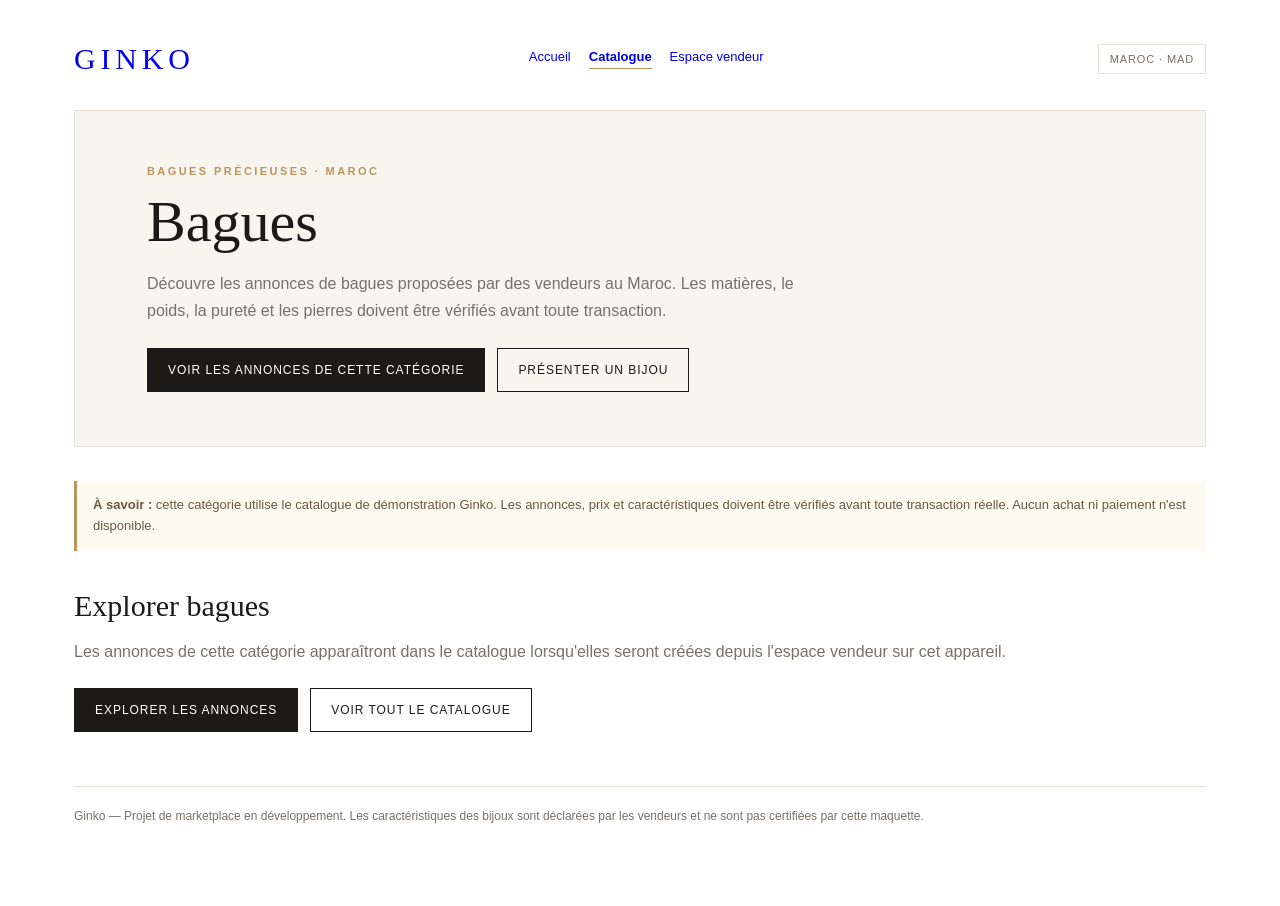
==== commit a9a993a0: "Harmoniser l’affichage du marché marocain et de la devise MAD" ====
--- a/bague.html
+++ b/bague.html
@@ -16,6 +16,7 @@
         <a href="catalogue.html" aria-current="page">Catalogue</a>
         <a href="espace-vendeur.html">Espace vendeur</a>
       </nav>
+      <span class="market-currency" aria-label="Marché marocain, devise dirham marocain">Maroc · MAD</span>
     </header>
     <section class="market-hero">
       <div class="eyebrow">Bagues précieuses · Maroc</div>
--- a/marketplace.css
+++ b/marketplace.css
@@ -6,3 +6,6 @@
 .market-toolbar input,.market-toolbar select,.field input,.field select,.field textarea{min-height:44px;border-radius:0}
 .btn{min-height:44px}
 @media(max-width:560px){.market-actions .btn{width:100%}.seller-list-item{align-items:flex-start;flex-direction:column}.market-nav{gap:12px}}
+
+/* Indicateur de devise et de marché */
+.market-currency{display:inline-flex;align-items:center;white-space:nowrap;padding:8px 11px;border:1px solid var(--line);color:var(--muted);font-size:11px;letter-spacing:.08em;text-transform:uppercase}.market-top{flex-wrap:wrap}@media(max-width:560px){.market-currency{align-self:flex-start}}
